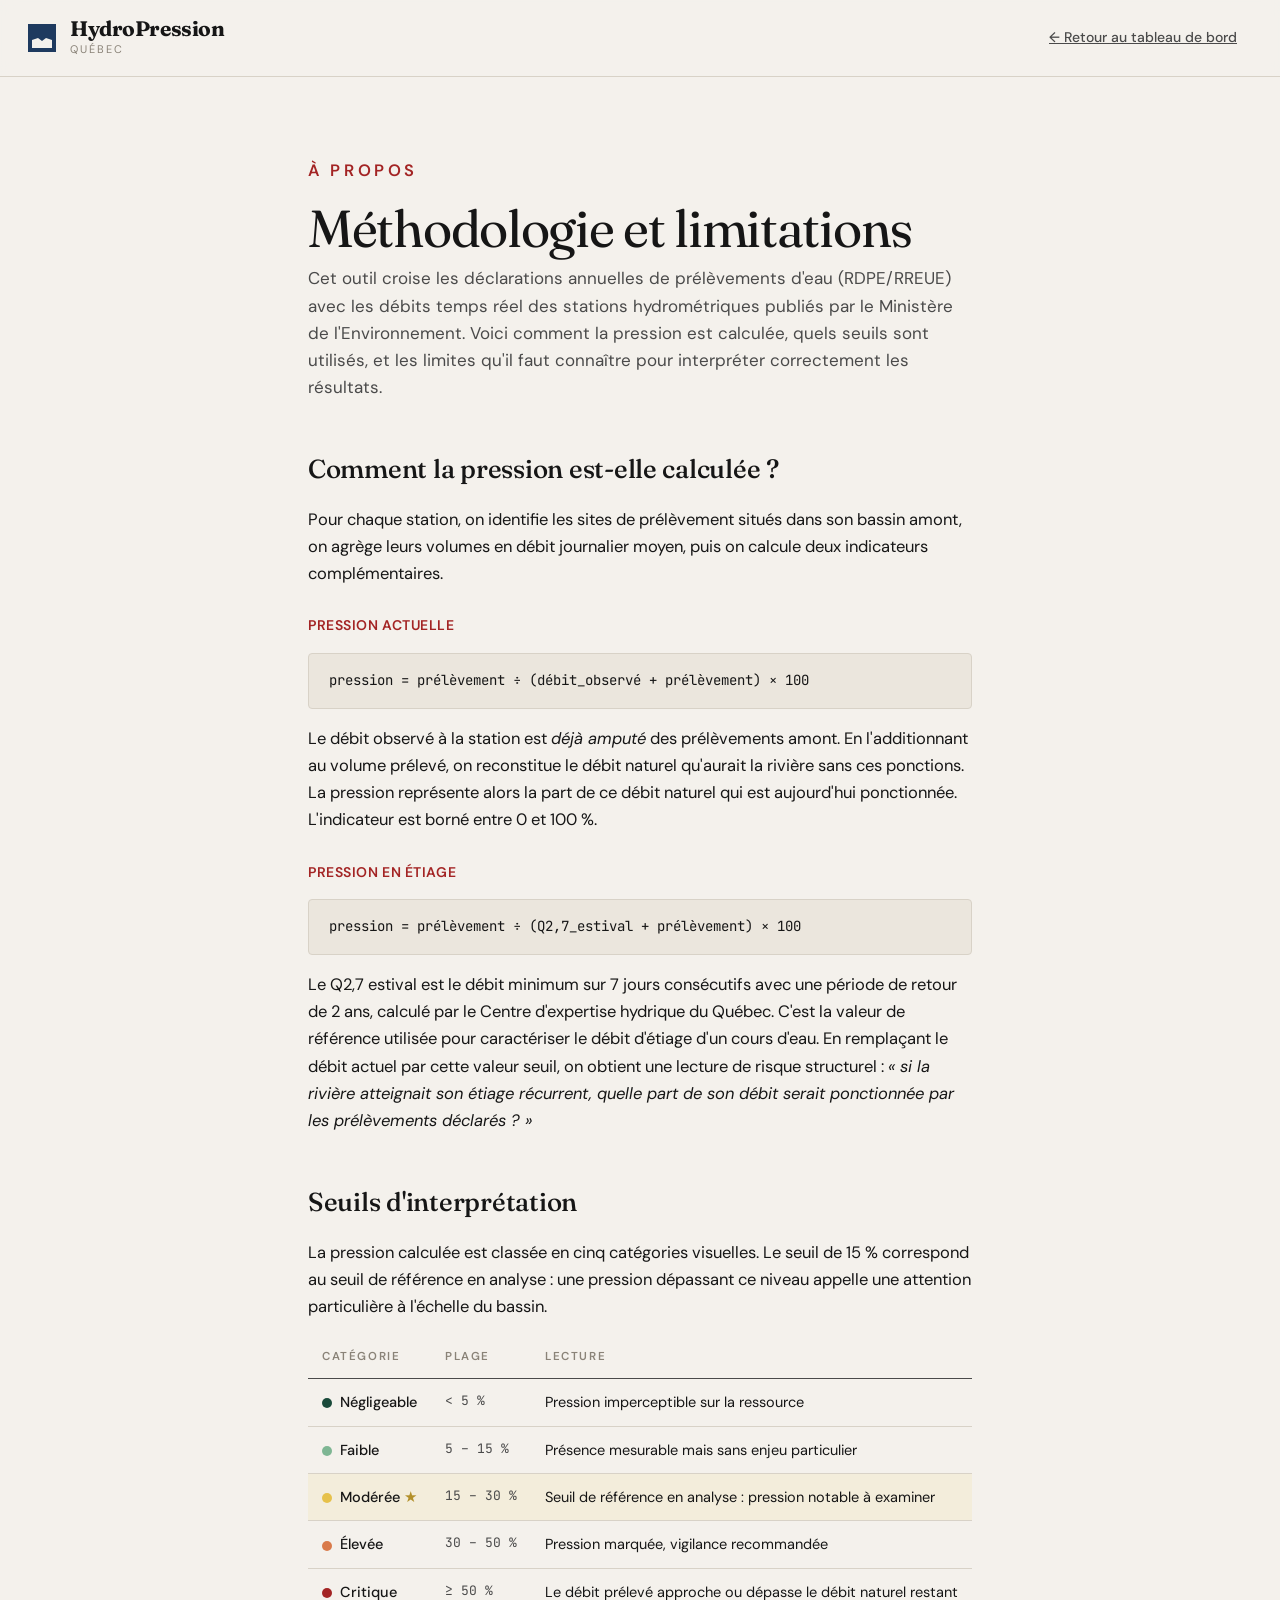
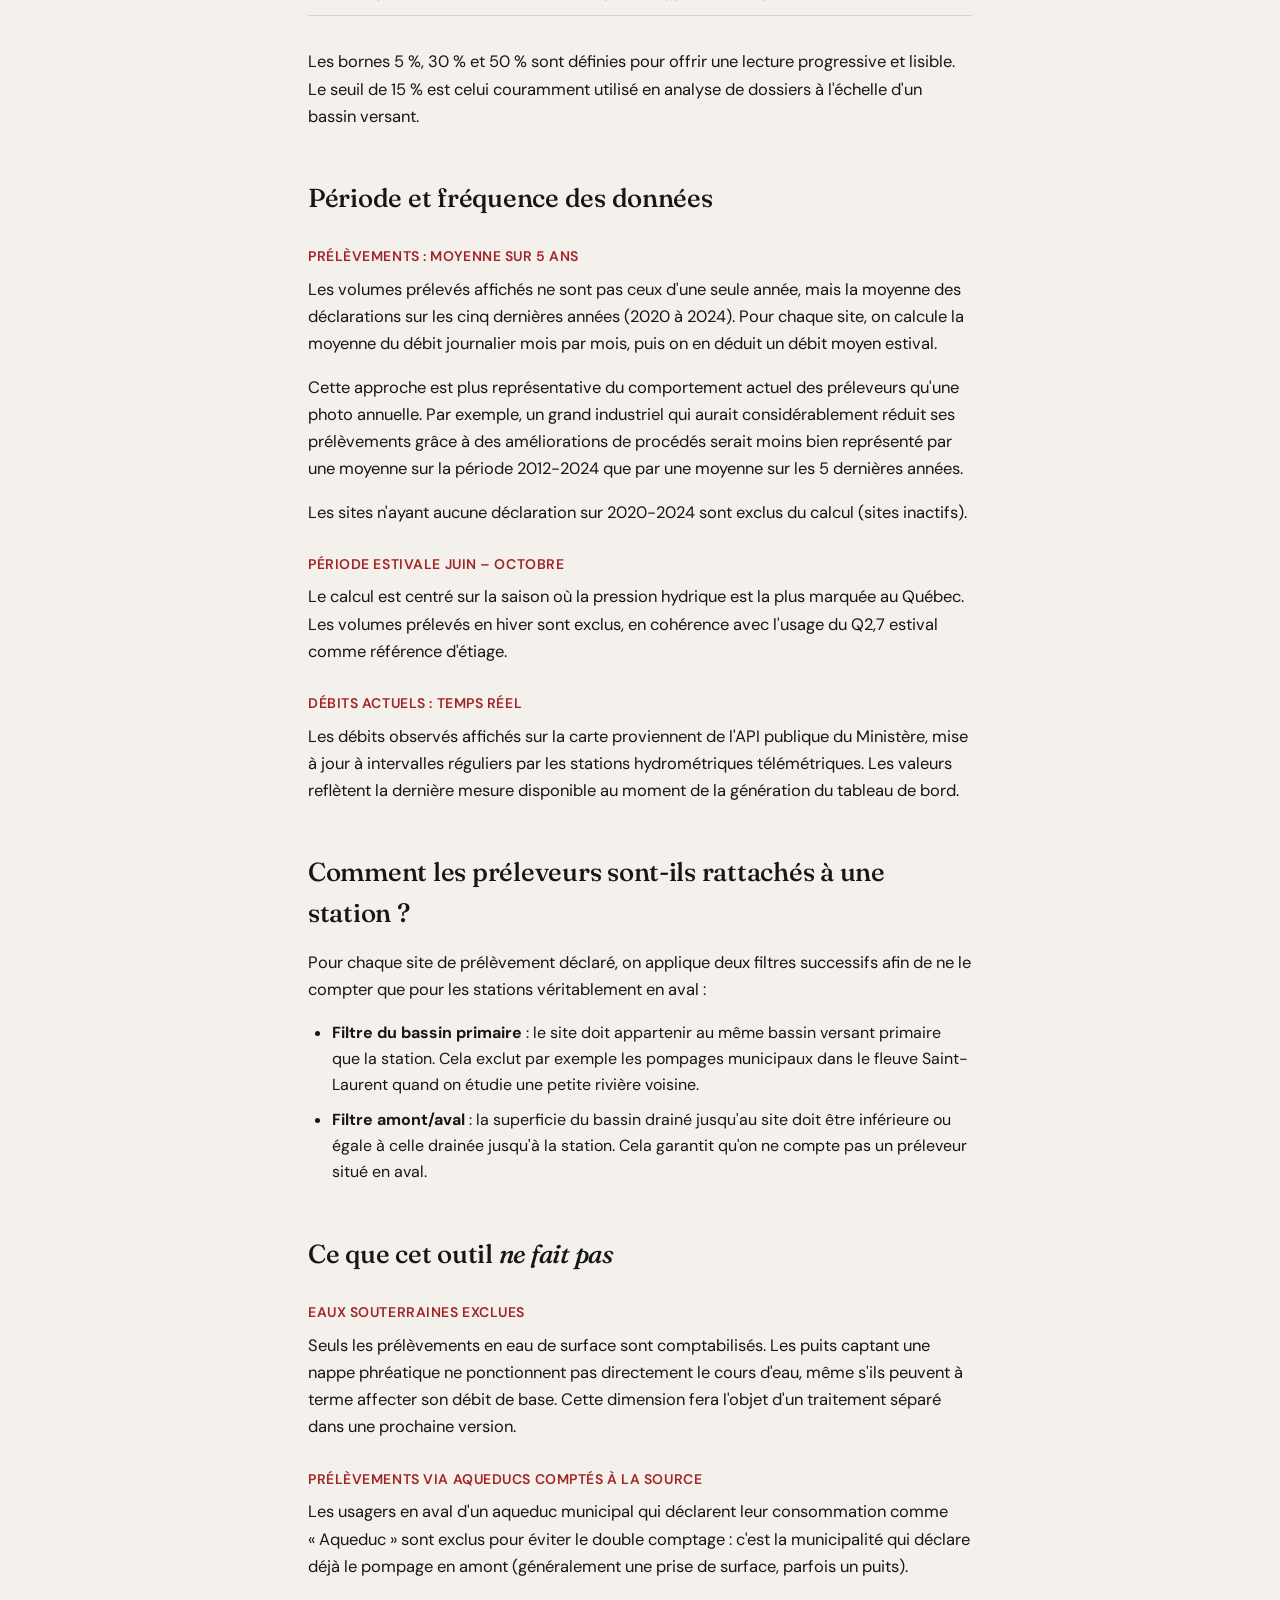
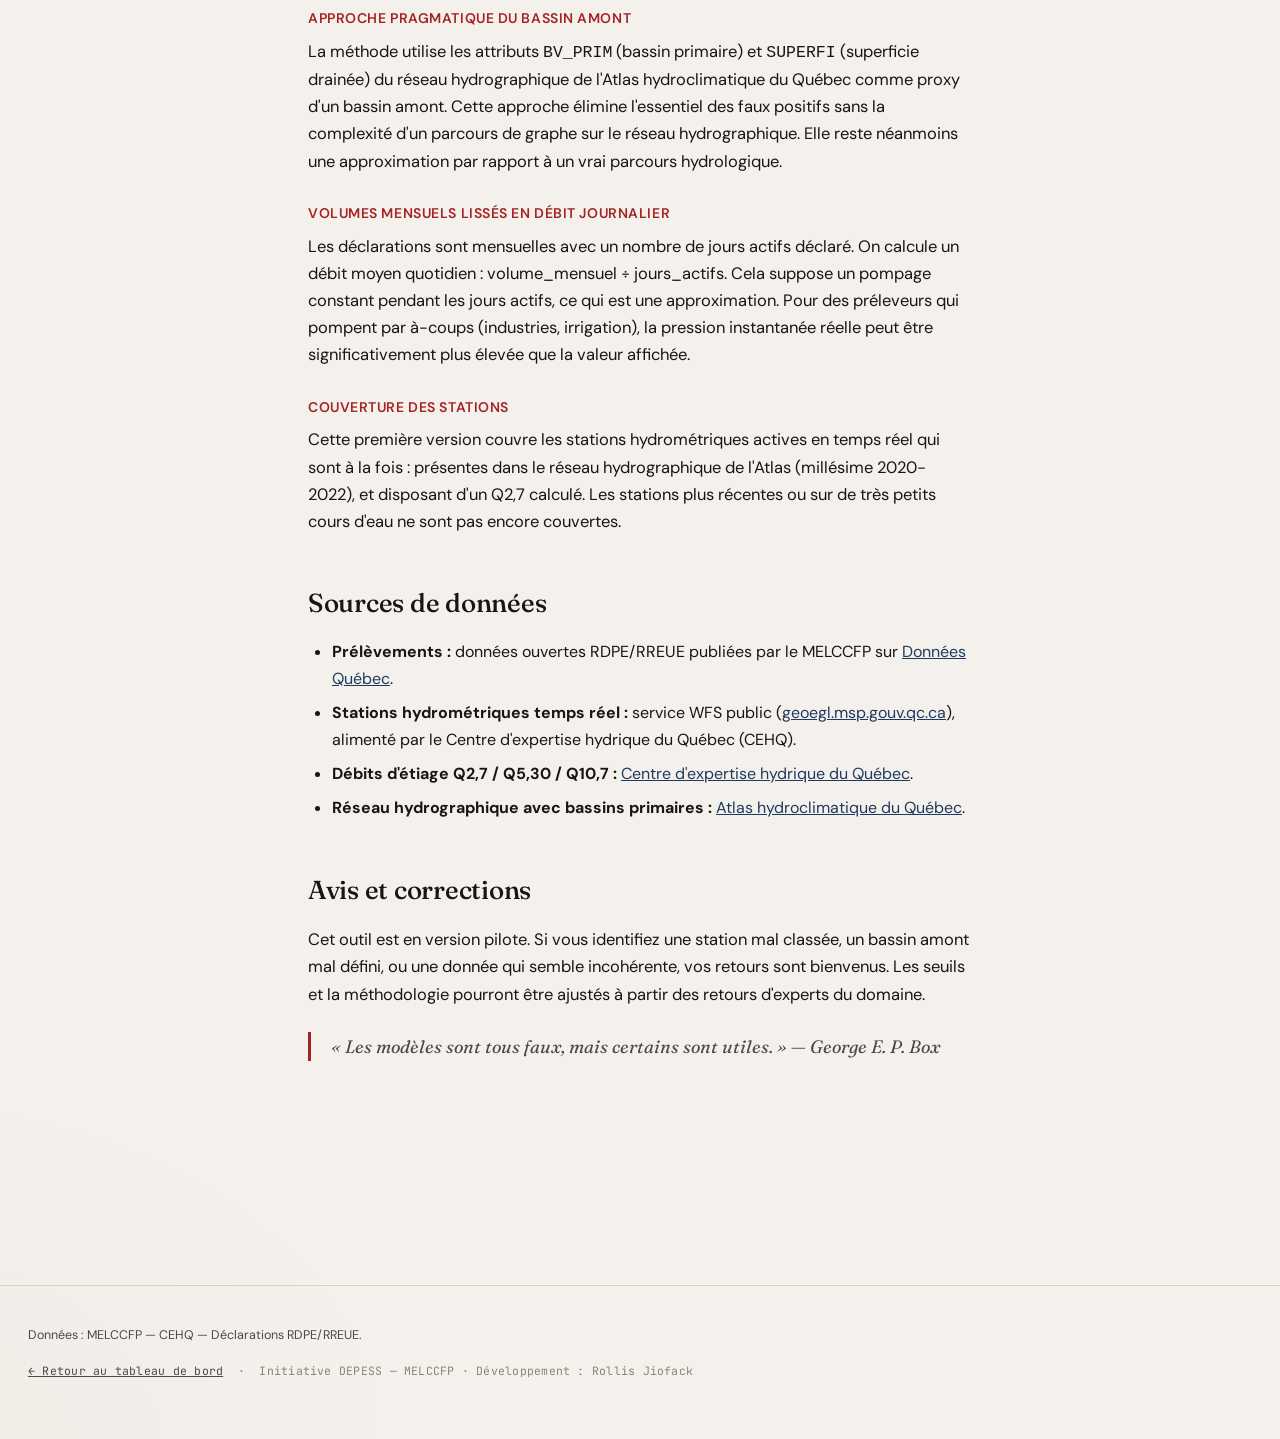
==== web/apropos.html @ 5e474ed7 "Mise a jour complete du site" ====
<!doctype html>
<html lang="fr">
<head>
  <meta charset="utf-8">
  <meta name="viewport" content="width=device-width, initial-scale=1">
  <title>À propos — HydroPression Québec</title>
  <link rel="icon" type="image/svg+xml" href="favicon.svg">
  <link rel="preconnect" href="https://fonts.googleapis.com">
  <link rel="preconnect" href="https://fonts.gstatic.com" crossorigin>
  <link href="https://fonts.googleapis.com/css2?family=Fraunces:opsz,wght@9..144,300;9..144,400;9..144,500;9..144,700;9..144,900&family=DM+Sans:wght@300;400;500;600;700&family=JetBrains+Mono:wght@400;500&display=swap" rel="stylesheet">
  <link rel="stylesheet" href="styles.css">
  <style>
    .doc {
      max-width: 720px;
      margin: 0 auto;
      padding: 80px 28px 120px;
    }
    .doc h1 {
      font-family: var(--serif);
      font-size: clamp(36px, 5vw, 52px);
      font-weight: 400;
      line-height: 1.1;
      letter-spacing: -0.025em;
      margin-bottom: 8px;
    }
    .doc .lead {
      font-size: 17px;
      color: var(--ink-soft);
      margin-bottom: 48px;
      line-height: 1.6;
    }
    .doc h2 {
      font-family: var(--serif);
      font-size: 26px;
      font-weight: 500;
      letter-spacing: -0.01em;
      margin: 48px 0 16px;
    }
    .doc h3 {
      font-family: var(--sans);
      font-size: 14px;
      font-weight: 600;
      letter-spacing: 0.04em;
      text-transform: uppercase;
      color: var(--accent);
      margin: 28px 0 8px;
    }
    .doc p {
      font-size: 16.5px;
      line-height: 1.65;
      color: var(--ink);
      margin-bottom: 16px;
    }
    .doc ul {
      margin: 8px 0 24px 24px;
    }
    .doc li {
      font-size: 16px;
      line-height: 1.65;
      margin-bottom: 8px;
    }
    .doc .formula-box {
      font-family: var(--mono);
      background: var(--paper-deep);
      border: 1px solid var(--line);
      border-radius: var(--rad);
      padding: 16px 20px;
      font-size: 14px;
      margin: 16px 0;
    }
    .doc .quote {
      border-left: 3px solid var(--accent);
      padding-left: 20px;
      margin: 24px 0;
      font-family: var(--serif);
      font-style: italic;
      font-size: 18px;
      color: var(--ink-soft);
    }
    .doc a { color: var(--navy); }

    .seuils-table {
      width: 100%;
      border-collapse: collapse;
      margin: 16px 0 32px;
      font-size: 14.5px;
    }
    .seuils-table th, .seuils-table td {
      padding: 12px 14px;
      text-align: left;
      border-bottom: 1px solid var(--line);
      vertical-align: top;
    }
    .seuils-table th {
      font-size: 11.5px;
      letter-spacing: 0.14em;
      text-transform: uppercase;
      color: var(--ink-faint);
      font-weight: 600;
      border-bottom: 1.5px solid var(--ink-soft);
    }
    .seuils-table td.cat {
      font-weight: 500;
      white-space: nowrap;
    }
    .seuils-table td.range {
      font-family: var(--mono);
      font-size: 13px;
      white-space: nowrap;
      color: var(--ink-soft);
    }
    .seuils-table .dot {
      display: inline-block;
      width: 10px;
      height: 10px;
      border-radius: 50%;
      margin-right: 8px;
      vertical-align: middle;
    }
    .seuils-table tr.highlight td {
      background: rgba(230, 193, 74, 0.10);
    }
    .seuils-table tr.highlight td.cat::after {
      content: " ★";
      color: var(--warn-deep);
    }
  </style>
</head>
<body>

<header class="topbar">
  <div class="topbar-inner">
    <a href="index.html" class="brand" style="text-decoration:none;color:inherit;">
      <span class="brand-mark"></span>
      <div>
        <h1 class="brand-name">HydroPression</h1>
        <p class="brand-sub">Québec</p>
      </div>
    </a>
    <nav class="nav">
      <a class="nav-btn" href="index.html">← Retour au tableau de bord</a>
    </nav>
  </div>
</header>

<main class="doc">

  <p class="hero-eyebrow" style="color:var(--accent);font-weight:600;letter-spacing:0.22em;">À propos</p>
  <h1>Méthodologie et limitations</h1>
  <p class="lead">
    Cet outil croise les déclarations annuelles de prélèvements d'eau (RDPE/RREUE) avec les
    débits temps réel des stations hydrométriques publiés par le Ministère de l'Environnement.
    Voici comment la pression est calculée, quels seuils sont utilisés, et les limites
    qu'il faut connaître pour interpréter correctement les résultats.
  </p>

  <h2 id="formule">Comment la pression est-elle calculée&nbsp;?</h2>
  <p>
    Pour chaque station, on identifie les sites de prélèvement situés dans son bassin amont,
    on agrège leurs volumes en débit journalier moyen, puis on calcule deux indicateurs
    complémentaires.
  </p>

  <h3>Pression actuelle</h3>
  <div class="formula-box">
    pression&nbsp;=&nbsp;prélèvement&nbsp;÷&nbsp;(débit_observé&nbsp;+&nbsp;prélèvement)&nbsp;×&nbsp;100
  </div>
  <p>
    Le débit observé à la station est <em>déjà amputé</em> des prélèvements amont. En l'additionnant
    au volume prélevé, on reconstitue le débit naturel qu'aurait la rivière sans ces ponctions.
    La pression représente alors la part de ce débit naturel qui est aujourd'hui ponctionnée.
    L'indicateur est borné entre 0 et 100 %.
  </p>

  <h3>Pression en étiage</h3>
  <div class="formula-box">
    pression&nbsp;=&nbsp;prélèvement&nbsp;÷&nbsp;(Q2,7_estival&nbsp;+&nbsp;prélèvement)&nbsp;×&nbsp;100
  </div>
  <p>
    Le Q2,7 estival est le débit minimum sur 7 jours consécutifs avec une période de retour
    de 2 ans, calculé par le Centre d'expertise hydrique du Québec. C'est la valeur de
    référence utilisée pour caractériser le débit d'étiage d'un cours d'eau. En remplaçant le
    débit actuel par cette valeur seuil, on obtient une lecture de risque structurel&nbsp;:
    <em>« si la rivière atteignait son étiage récurrent, quelle part de son débit serait
    ponctionnée par les prélèvements déclarés&nbsp;? »</em>
  </p>

  <h2 id="seuils">Seuils d'interprétation</h2>
  <p>
    La pression calculée est classée en cinq catégories visuelles. Le seuil de 15 %
    correspond au seuil de référence en analyse&nbsp;: une pression dépassant ce niveau
    appelle une attention particulière à l'échelle du bassin.
  </p>

  <table class="seuils-table">
    <thead>
      <tr>
        <th>Catégorie</th>
        <th>Plage</th>
        <th>Lecture</th>
      </tr>
    </thead>
    <tbody>
      <tr>
        <td class="cat"><span class="dot" style="background:#1a4a3a;"></span>Négligeable</td>
        <td class="range">&lt; 5 %</td>
        <td>Pression imperceptible sur la ressource</td>
      </tr>
      <tr>
        <td class="cat"><span class="dot" style="background:#7eb693;"></span>Faible</td>
        <td class="range">5 – 15 %</td>
        <td>Présence mesurable mais sans enjeu particulier</td>
      </tr>
      <tr class="highlight">
        <td class="cat"><span class="dot" style="background:#e6c14a;"></span>Modérée</td>
        <td class="range">15 – 30 %</td>
        <td>Seuil de référence en analyse&nbsp;: pression notable à examiner</td>
      </tr>
      <tr>
        <td class="cat"><span class="dot" style="background:#d97a4a;"></span>Élevée</td>
        <td class="range">30 – 50 %</td>
        <td>Pression marquée, vigilance recommandée</td>
      </tr>
      <tr>
        <td class="cat"><span class="dot" style="background:#a32424;"></span>Critique</td>
        <td class="range">≥ 50 %</td>
        <td>Le débit prélevé approche ou dépasse le débit naturel restant</td>
      </tr>
    </tbody>
  </table>

  <p>
    Les bornes 5 %, 30 % et 50 % sont définies pour offrir une lecture progressive et lisible.
    Le seuil de 15 % est celui couramment utilisé en analyse de dossiers à l'échelle d'un bassin
    versant.
  </p>

  <h2 id="periode">Période et fréquence des données</h2>

  <h3>Prélèvements&nbsp;: moyenne sur 5 ans</h3>
  <p>
    Les volumes prélevés affichés ne sont pas ceux d'une seule année, mais la moyenne des
    déclarations sur les cinq dernières années (2020 à 2024). Pour chaque site, on calcule
    la moyenne du débit journalier mois par mois, puis on en déduit un débit moyen estival.
  </p>
  <p>
    Cette approche est plus représentative du comportement actuel des préleveurs qu'une
    photo annuelle. Par exemple, un grand industriel qui aurait considérablement réduit
    ses prélèvements grâce à des améliorations de procédés serait moins bien représenté
    par une moyenne sur la période 2012-2024 que par une moyenne sur les 5 dernières
    années.
  </p>
  <p>
    Les sites n'ayant aucune déclaration sur 2020-2024 sont exclus du calcul (sites
    inactifs).
  </p>

  <h3>Période estivale juin – octobre</h3>
  <p>
    Le calcul est centré sur la saison où la pression hydrique est la plus marquée
    au Québec. Les volumes prélevés en hiver sont exclus, en cohérence avec l'usage du
    Q2,7 estival comme référence d'étiage.
  </p>

  <h3>Débits actuels&nbsp;: temps réel</h3>
  <p>
    Les débits observés affichés sur la carte proviennent de l'API publique du
    Ministère, mise à jour à intervalles réguliers par les stations hydrométriques
    télémétriques. Les valeurs reflètent la dernière mesure disponible au moment de
    la génération du tableau de bord.
  </p>

  <h2 id="methode">Comment les préleveurs sont-ils rattachés à une station&nbsp;?</h2>
  <p>
    Pour chaque site de prélèvement déclaré, on applique deux filtres successifs afin
    de ne le compter que pour les stations véritablement en aval&nbsp;:
  </p>
  <ul>
    <li>
      <strong>Filtre du bassin primaire</strong>&nbsp;: le site doit appartenir au même
      bassin versant primaire que la station. Cela exclut par exemple les pompages
      municipaux dans le fleuve Saint-Laurent quand on étudie une petite rivière voisine.
    </li>
    <li>
      <strong>Filtre amont/aval</strong>&nbsp;: la superficie du bassin drainé jusqu'au
      site doit être inférieure ou égale à celle drainée jusqu'à la station. Cela garantit
      qu'on ne compte pas un préleveur situé en aval.
    </li>
  </ul>

  <h2 id="limitations">Ce que cet outil <em>ne fait pas</em></h2>

  <h3>Eaux souterraines exclues</h3>
  <p>
    Seuls les prélèvements en eau de surface sont comptabilisés. Les puits captant
    une nappe phréatique ne ponctionnent pas directement le cours d'eau, même s'ils
    peuvent à terme affecter son débit de base. Cette dimension fera l'objet d'un
    traitement séparé dans une prochaine version.
  </p>

  <h3>Prélèvements via aqueducs comptés à la source</h3>
  <p>
    Les usagers en aval d'un aqueduc municipal qui déclarent leur consommation comme
    «&nbsp;Aqueduc&nbsp;» sont exclus pour éviter le double comptage&nbsp;: c'est la
    municipalité qui déclare déjà le pompage en amont (généralement une prise de
    surface, parfois un puits).
  </p>

  <h3>Approche pragmatique du bassin amont</h3>
  <p>
    La méthode utilise les attributs <code>BV_PRIM</code> (bassin primaire) et
    <code>SUPERFI</code> (superficie drainée) du réseau hydrographique de l'Atlas
    hydroclimatique du Québec comme proxy d'un bassin amont. Cette approche élimine
    l'essentiel des faux positifs sans la complexité d'un parcours de graphe sur le
    réseau hydrographique. Elle reste néanmoins une approximation par rapport à un
    vrai parcours hydrologique.
  </p>

  <h3>Volumes mensuels lissés en débit journalier</h3>
  <p>
    Les déclarations sont mensuelles avec un nombre de jours actifs déclaré.
    On calcule un débit moyen quotidien&nbsp;: volume_mensuel&nbsp;÷&nbsp;jours_actifs.
    Cela suppose un pompage constant pendant les jours actifs, ce qui est une
    approximation. Pour des préleveurs qui pompent par à-coups (industries, irrigation),
    la pression instantanée réelle peut être significativement plus élevée que la
    valeur affichée.
  </p>

  <h3>Couverture des stations</h3>
  <p>
    Cette première version couvre les stations hydrométriques actives en temps réel
    qui sont à la fois&nbsp;: présentes dans le réseau hydrographique de l'Atlas
    (millésime 2020-2022), et disposant d'un Q2,7 calculé. Les stations plus récentes
    ou sur de très petits cours d'eau ne sont pas encore couvertes.
  </p>

  <h2 id="sources">Sources de données</h2>
  <ul>
    <li>
      <strong>Prélèvements&nbsp;:</strong> données ouvertes RDPE/RREUE publiées par le
      MELCCFP sur <a href="https://www.donneesquebec.ca/" target="_blank" rel="noopener">Données Québec</a>.
    </li>
    <li>
      <strong>Stations hydrométriques temps réel&nbsp;:</strong> service WFS public
      (<a href="https://geoegl.msp.gouv.qc.ca" target="_blank" rel="noopener">geoegl.msp.gouv.qc.ca</a>),
      alimenté par le Centre d'expertise hydrique du Québec (CEHQ).
    </li>
    <li>
      <strong>Débits d'étiage Q2,7 / Q5,30 / Q10,7&nbsp;:</strong>
      <a href="https://www.cehq.gouv.qc.ca/debit-etiage/" target="_blank" rel="noopener">Centre
      d'expertise hydrique du Québec</a>.
    </li>
    <li>
      <strong>Réseau hydrographique avec bassins primaires&nbsp;:</strong>
      <a href="https://www.cehq.gouv.qc.ca/atlas-hydroclimatique/" target="_blank" rel="noopener">Atlas
      hydroclimatique du Québec</a>.
    </li>
  </ul>

  <h2 id="contact">Avis et corrections</h2>
  <p>
    Cet outil est en version pilote. Si vous identifiez une station mal classée, un
    bassin amont mal défini, ou une donnée qui semble incohérente, vos retours sont
    bienvenus. Les seuils et la méthodologie pourront être ajustés à partir des
    retours d'experts du domaine.
  </p>

  <p class="quote">
    «&nbsp;Les modèles sont tous faux, mais certains sont utiles.&nbsp;» —&nbsp;George E. P. Box
  </p>

</main>

<footer class="foot">
  <div class="foot-inner">
    <p class="foot-line">
      Données&nbsp;: MELCCFP — CEHQ — Déclarations RDPE/RREUE.
    </p>
    <p class="foot-meta">
      <a href="index.html">← Retour au tableau de bord</a>
      &nbsp;·&nbsp;
      Initiative DEPESS — MELCCFP · Développement&nbsp;: Rollis&nbsp;Jiofack
    </p>
  </div>
</footer>

</body>
</html>
---- web/styles.css ----
/* ===========================================================
   HydroPression Québec — feuille de styles
   Direction : éditorial sobre, scientifique, fond papier crème
   =========================================================== */

:root {
  --paper: #f4f1ec;
  --paper-deep: #ebe6dd;
  --ink: #161616;
  --ink-soft: #4a4a4a;
  --ink-faint: #8a8378;
  --line: #d8d2c7;
  --line-soft: #e7e2d8;

  --accent: #a32424;        /* rouge profond — états critiques */
  --accent-soft: #c14545;
  --navy: #1e3a5f;          /* bleu nuit — éléments structurants */
  --navy-soft: #2e5288;

  --green-deep: #1a4a3a;
  --green-mid: #7eb693;
  --warn: #e6c14a;
  --warn-deep: #b3902a;
  --orange: #d97a4a;

  --serif: "Fraunces", "Georgia", serif;
  --sans: "DM Sans", -apple-system, sans-serif;
  --mono: "JetBrains Mono", ui-monospace, monospace;

  --max: 1280px;
  --rad: 4px;
  --rad-lg: 12px;
}

* { box-sizing: border-box; margin: 0; padding: 0; }

html { -webkit-text-size-adjust: 100%; }

body {
  font-family: var(--sans);
  font-size: 16px;
  line-height: 1.55;
  color: var(--ink);
  background: var(--paper);
  background-image:
    radial-gradient(1200px 800px at 100% -10%, rgba(30,58,95,0.04), transparent 60%),
    radial-gradient(900px 600px at -10% 100%, rgba(163,36,36,0.03), transparent 60%);
  min-height: 100vh;
}

/* === TOPBAR =============================================== */
.topbar {
  border-bottom: 1px solid var(--line);
  background: var(--paper);
  position: sticky;
  top: 0;
  z-index: 1000;
  backdrop-filter: blur(8px);
  background: rgba(244, 241, 236, 0.92);
}

.topbar-inner {
  max-width: var(--max);
  margin: 0 auto;
  padding: 18px 28px;
  display: flex;
  align-items: center;
  justify-content: space-between;
  gap: 24px;
}

.brand {
  display: flex;
  align-items: center;
  gap: 14px;
}

.brand-mark {
  width: 28px;
  height: 28px;
  background: var(--navy);
  position: relative;
  flex-shrink: 0;
}
.brand-mark::after {
  content: "";
  position: absolute;
  inset: 4px;
  background: var(--paper);
  clip-path: polygon(0 60%, 30% 50%, 50% 65%, 70% 50%, 100% 60%, 100% 100%, 0 100%);
}

.brand-name {
  font-family: var(--serif);
  font-weight: 700;
  font-size: 21px;
  letter-spacing: -0.02em;
  line-height: 1;
}
.brand-sub {
  font-family: var(--sans);
  font-size: 11px;
  letter-spacing: 0.18em;
  text-transform: uppercase;
  color: var(--ink-faint);
  margin-top: 2px;
}

.nav { display: flex; gap: 4px; align-items: center; }
.nav-btn {
  font-family: var(--sans);
  font-size: 14px;
  font-weight: 500;
  color: var(--ink-soft);
  background: transparent;
  border: 1px solid transparent;
  padding: 8px 14px;
  cursor: pointer;
  border-radius: var(--rad);
  transition: all .18s ease;
}
.nav-btn:hover { background: var(--paper-deep); color: var(--ink); }
.nav-btn--active {
  background: var(--ink);
  color: var(--paper);
  border-color: var(--ink);
}
.nav-btn--active:hover { background: var(--ink); color: var(--paper); }
.nav-btn--ghost { color: var(--ink-faint); }

/* === HERO =================================================*/
.hero {
  max-width: var(--max);
  margin: 0 auto;
  padding: 80px 28px 56px;
  display: grid;
  grid-template-columns: minmax(0, 2fr) minmax(0, 1fr);
  gap: 80px;
  align-items: start;
}

.hero-eyebrow {
  font-size: 12px;
  letter-spacing: 0.22em;
  text-transform: uppercase;
  color: var(--accent);
  margin-bottom: 24px;
  font-weight: 600;
}

.hero-title {
  font-family: var(--serif);
  font-size: clamp(36px, 5.5vw, 60px);
  font-weight: 400;
  line-height: 1.05;
  letter-spacing: -0.025em;
  color: var(--ink);
  margin-bottom: 28px;
}
.hero-title em {
  font-style: italic;
  font-weight: 300;
  color: var(--accent);
}

.hero-lede {
  font-size: 17px;
  line-height: 1.6;
  color: var(--ink-soft);
  max-width: 56ch;
}

.kpi-stack {
  display: grid;
  gap: 12px;
  padding: 4px 0;
}

.kpi {
  background: var(--paper);
  border: 1px solid var(--line);
  border-radius: var(--rad);
  padding: 18px 22px;
  display: grid;
  gap: 4px;
  position: relative;
  overflow: hidden;
}
.kpi::before {
  content: "";
  position: absolute;
  left: 0; top: 0; bottom: 0;
  width: 3px;
  background: var(--ink-faint);
}
.kpi--alert::before { background: var(--accent); }
.kpi--warn::before { background: var(--orange); }

.kpi-label {
  font-size: 11px;
  letter-spacing: 0.18em;
  text-transform: uppercase;
  color: var(--ink-faint);
  font-weight: 600;
}
.kpi-value {
  font-family: var(--serif);
  font-size: 42px;
  font-weight: 500;
  line-height: 1;
  color: var(--ink);
}
.kpi--alert .kpi-value { color: var(--accent); }
.kpi--warn .kpi-value { color: var(--orange); }
.kpi-foot {
  font-size: 12px;
  color: var(--ink-faint);
  margin-top: 4px;
}
.kpi-meta {
  font-family: var(--mono);
  font-size: 11px;
  color: var(--ink-faint);
  margin-top: 8px;
  letter-spacing: 0.02em;
}

/* === DASHBOARD ============================================ */
.dashboard {
  max-width: var(--max);
  margin: 0 auto;
  padding: 0 28px 80px;
  display: grid;
  grid-template-columns: minmax(0, 1fr) 360px;
  gap: 24px;
  align-items: start;
}

.map-card, .top-card {
  background: var(--paper);
  border: 1px solid var(--line);
  border-radius: var(--rad-lg);
  overflow: hidden;
}

.map-head {
  padding: 22px 26px 18px;
  border-bottom: 1px solid var(--line-soft);
  display: flex;
  align-items: flex-start;
  justify-content: space-between;
  gap: 16px;
  flex-wrap: wrap;
}

.map-title {
  font-family: var(--serif);
  font-size: 22px;
  font-weight: 500;
  letter-spacing: -0.01em;
  margin-bottom: 2px;
}
.map-sub {
  font-size: 13px;
  color: var(--ink-faint);
}

.legend {
  display: flex;
  gap: 14px;
  flex-wrap: wrap;
  font-size: 11px;
  color: var(--ink-soft);
}
.legend-item {
  display: inline-flex;
  align-items: center;
  gap: 6px;
}
.legend-item i {
  width: 12px;
  height: 12px;
  border-radius: 50%;
  display: inline-block;
}

#map { height: 560px; width: 100%; background: var(--paper-deep); }

/* Pastilles personnalisées sur la carte */
.station-marker {
  border-radius: 50%;
  border: 2px solid var(--paper);
  box-shadow: 0 2px 8px rgba(0,0,0,0.15);
  cursor: pointer;
  transition: transform .15s ease;
}
.station-marker:hover { transform: scale(1.3); }

/* Popup Leaflet */
.leaflet-popup-content-wrapper {
  border-radius: var(--rad);
  background: var(--paper);
  border: 1px solid var(--line);
}
.leaflet-popup-content {
  margin: 14px 18px;
  font-family: var(--sans);
  font-size: 13px;
  line-height: 1.5;
  color: var(--ink);
}
.popup-name {
  font-family: var(--serif);
  font-size: 16px;
  font-weight: 500;
  margin-bottom: 4px;
}
.popup-sub { color: var(--ink-faint); margin-bottom: 8px; font-size: 12px; }
.popup-stat { display: flex; justify-content: space-between; gap: 12px; }
.popup-stat span:first-child { color: var(--ink-soft); }
.popup-stat span:last-child { font-weight: 600; font-variant-numeric: tabular-nums; }
.popup-cta {
  display: inline-block;
  margin-top: 8px;
  font-size: 12px;
  color: var(--navy);
  text-decoration: underline;
  cursor: pointer;
}

/* === TOP CARD ============================================= */
.top-card { padding: 22px 26px 26px; }
.top-title {
  font-family: var(--serif);
  font-size: 22px;
  font-weight: 500;
  letter-spacing: -0.01em;
  margin-bottom: 2px;
}
.top-sub { font-size: 13px; color: var(--ink-faint); margin-bottom: 18px; }

.top-list { list-style: none; display: grid; gap: 8px; }
.top-item {
  display: grid;
  grid-template-columns: 26px 1fr auto;
  align-items: center;
  gap: 10px;
  padding: 10px 12px;
  border: 1px solid transparent;
  border-radius: var(--rad);
  cursor: pointer;
  transition: all .12s ease;
}
.top-item:hover {
  background: var(--paper-deep);
  border-color: var(--line);
}
.top-rank {
  font-family: var(--mono);
  font-size: 11px;
  color: var(--ink-faint);
  font-weight: 500;
}
.top-name {
  font-size: 13.5px;
  font-weight: 500;
  color: var(--ink);
  overflow: hidden;
  text-overflow: ellipsis;
  white-space: nowrap;
}
.top-name-sub {
  font-size: 11.5px;
  color: var(--ink-faint);
  font-weight: 400;
}
.top-pct {
  font-family: var(--mono);
  font-size: 14px;
  font-weight: 600;
  font-variant-numeric: tabular-nums;
}
.top-pct--critique { color: var(--accent); }
.top-pct--eleve    { color: var(--orange); }
.top-pct--modere   { color: var(--warn-deep); }
.top-pct--faible   { color: var(--green-mid); }
.top-pct--negligeable { color: var(--green-deep); }
.top-empty { color: var(--ink-faint); font-size: 13px; padding: 12px 0; }

/* === DETAIL =============================================== */
.detail {
  position: fixed;
  top: 0; right: 0; bottom: 0;
  width: min(720px, 100%);
  background: var(--paper);
  border-left: 1px solid var(--line);
  box-shadow: -20px 0 40px rgba(0,0,0,0.08);
  z-index: 2000;
  overflow-y: auto;
  animation: slideIn .25s ease;
}
@keyframes slideIn { from { transform: translateX(100%); } to { transform: translateX(0); } }

.detail-inner { padding: 32px 40px 56px; }

.detail-close {
  position: absolute;
  top: 16px;
  right: 24px;
  width: 36px;
  height: 36px;
  border: 1px solid var(--line);
  background: var(--paper);
  border-radius: 50%;
  font-size: 22px;
  cursor: pointer;
  display: grid;
  place-items: center;
  color: var(--ink-soft);
  transition: all .15s ease;
}
.detail-close:hover { background: var(--ink); color: var(--paper); border-color: var(--ink); }

.detail-head { margin-bottom: 32px; }
.detail-eyebrow {
  font-size: 11px;
  letter-spacing: 0.2em;
  text-transform: uppercase;
  color: var(--ink-faint);
  margin-bottom: 8px;
  font-weight: 600;
}
.detail-title {
  font-family: var(--serif);
  font-size: 36px;
  font-weight: 500;
  line-height: 1.1;
  letter-spacing: -0.02em;
  margin-bottom: 6px;
}
.detail-sub { font-size: 14px; color: var(--ink-soft); }

.detail-grid {
  display: grid;
  grid-template-columns: 1fr 1fr;
  gap: 12px;
  margin-bottom: 24px;
}
.metric {
  background: var(--paper-deep);
  border: 1px solid var(--line-soft);
  border-radius: var(--rad);
  padding: 16px 18px;
}
.metric--big { grid-column: span 1; padding: 22px 24px; }
.metric--accent { background: rgba(163, 36, 36, 0.06); border-color: rgba(163, 36, 36, 0.18); }

.metric-label {
  font-size: 11px;
  letter-spacing: 0.16em;
  text-transform: uppercase;
  color: var(--ink-faint);
  font-weight: 600;
  margin-bottom: 8px;
}
.metric-value {
  font-family: var(--serif);
  font-size: 44px;
  font-weight: 500;
  line-height: 1;
  font-variant-numeric: tabular-nums;
  letter-spacing: -0.02em;
}
.metric--accent .metric-value { color: var(--accent); }
.metric-value-sm {
  font-family: var(--serif);
  font-size: 26px;
  font-weight: 500;
  line-height: 1;
  font-variant-numeric: tabular-nums;
}
.metric-foot {
  font-size: 12px;
  color: var(--ink-faint);
  margin-top: 6px;
}

.detail-toggle { padding: 8px 0 24px; border-top: 1px solid var(--line-soft); }
.link-btn {
  background: transparent;
  border: 0;
  color: var(--navy);
  font-family: var(--sans);
  font-size: 13.5px;
  font-weight: 500;
  cursor: pointer;
  padding: 12px 0 0;
}
.link-btn:hover { text-decoration: underline; }

.detail-tech { padding-top: 8px; }
.tech-title {
  font-family: var(--serif);
  font-size: 18px;
  font-weight: 500;
  margin: 24px 0 12px;
  letter-spacing: -0.01em;
}
.tech-formula {
  background: var(--paper-deep);
  border: 1px solid var(--line-soft);
  border-radius: var(--rad);
  padding: 14px 18px;
  margin-bottom: 8px;
}
.formula-label {
  font-size: 11px;
  letter-spacing: 0.18em;
  text-transform: uppercase;
  color: var(--ink-faint);
  font-weight: 600;
  margin-bottom: 6px;
}
.formula {
  font-family: var(--mono);
  font-size: 14px;
  margin-bottom: 4px;
  font-variant-numeric: tabular-nums;
}
.formula-help {
  font-size: 12px;
  color: var(--ink-soft);
  font-style: italic;
}

.tech-intervenants {
  background: var(--paper-deep);
  border-radius: var(--rad);
  padding: 14px 18px;
  border: 1px solid var(--line-soft);
  overflow-x: auto;
}
.tech-empty { font-size: 13px; color: var(--ink-faint); }

.tech-table {
  width: 100%;
  border-collapse: collapse;
  font-size: 12.5px;
}
.tech-table th {
  text-align: left;
  font-weight: 600;
  font-size: 10.5px;
  letter-spacing: 0.1em;
  text-transform: uppercase;
  color: var(--ink-faint);
  padding: 8px 10px 8px 0;
  border-bottom: 1px solid var(--line);
  vertical-align: bottom;
}
.tech-table th.right { text-align: right; }
.tech-table .th-sub {
  display: block;
  font-size: 9.5px;
  font-weight: 400;
  letter-spacing: 0.04em;
  color: var(--ink-faint);
  text-transform: none;
  margin-top: 2px;
}
.tech-table td {
  padding: 8px 10px 8px 0;
  border-bottom: 1px solid var(--line-soft);
  color: var(--ink);
  vertical-align: top;
}
.tech-table td.right { text-align: right; }
.tech-table td.mono {
  font-family: var(--mono);
  font-variant-numeric: tabular-nums;
  font-size: 12px;
}
.tech-table td.small { font-size: 11px; }
.tech-table .rank-col {
  width: 22px;
  color: var(--ink-faint);
  font-size: 11px;
}
.tech-table .intervenant-cell {
  font-weight: 500;
  max-width: 180px;
  overflow: hidden;
  text-overflow: ellipsis;
  word-wrap: break-word;
}
.tech-table .aggregate-row {
  background: rgba(30, 58, 95, 0.04);
  font-style: italic;
}
.tech-table .aggregate-row td.intervenant-cell {
  color: var(--ink-soft);
  font-weight: 400;
}
.tech-table tr:last-child td { border-bottom: none; }

.tech-links { list-style: none; }
.tech-links li { margin: 6px 0; }
.tech-links a {
  font-size: 13.5px;
  color: var(--navy);
  text-decoration: none;
  border-bottom: 1px dotted var(--navy);
}
.tech-links a:hover { border-bottom-style: solid; }

/* === FOOTER =============================================== */
.foot {
  border-top: 1px solid var(--line);
  padding: 40px 28px 60px;
  margin-top: 80px;
}
.foot-inner {
  max-width: var(--max);
  margin: 0 auto;
}
.foot-line {
  font-size: 12.5px;
  color: var(--ink-soft);
  margin-bottom: 8px;
  max-width: 80ch;
}
.foot-meta {
  margin-top: 16px;
  font-family: var(--mono);
  font-size: 11.5px;
  color: var(--ink-faint);
  letter-spacing: 0.02em;
}
.foot-meta a {
  color: var(--ink-soft);
  text-decoration: underline;
}
.foot-meta a:hover { color: var(--ink); }

/* === RESPONSIVE =========================================== */
@media (max-width: 980px) {
  .hero {
    grid-template-columns: 1fr;
    gap: 40px;
    padding: 60px 22px 40px;
  }
  .dashboard {
    grid-template-columns: 1fr;
    padding: 0 22px 60px;
  }
  .topbar-inner { padding: 14px 22px; gap: 12px; flex-wrap: wrap; }
  .nav { gap: 2px; }
  .nav-btn { font-size: 13px; padding: 7px 10px; }
  .detail { width: 100%; }
  .detail-inner { padding: 24px 22px 56px; }
  .detail-grid { grid-template-columns: 1fr; }
  #map { height: 440px; }
}

@media (max-width: 540px) {
  .hero-title { font-size: 32px; }
  .kpi-value { font-size: 36px; }
  .metric-value { font-size: 36px; }
}


/* Correction : stabilise les points Leaflet au survol */
.leaflet-interactive.station-marker {
  cursor: pointer;
  pointer-events: auto;
  transition: none !important;
  transform: none !important;
}

.leaflet-interactive.station-marker:hover {
  transform: none !important;
  filter: none !important;
  stroke-width: 2 !important;
}
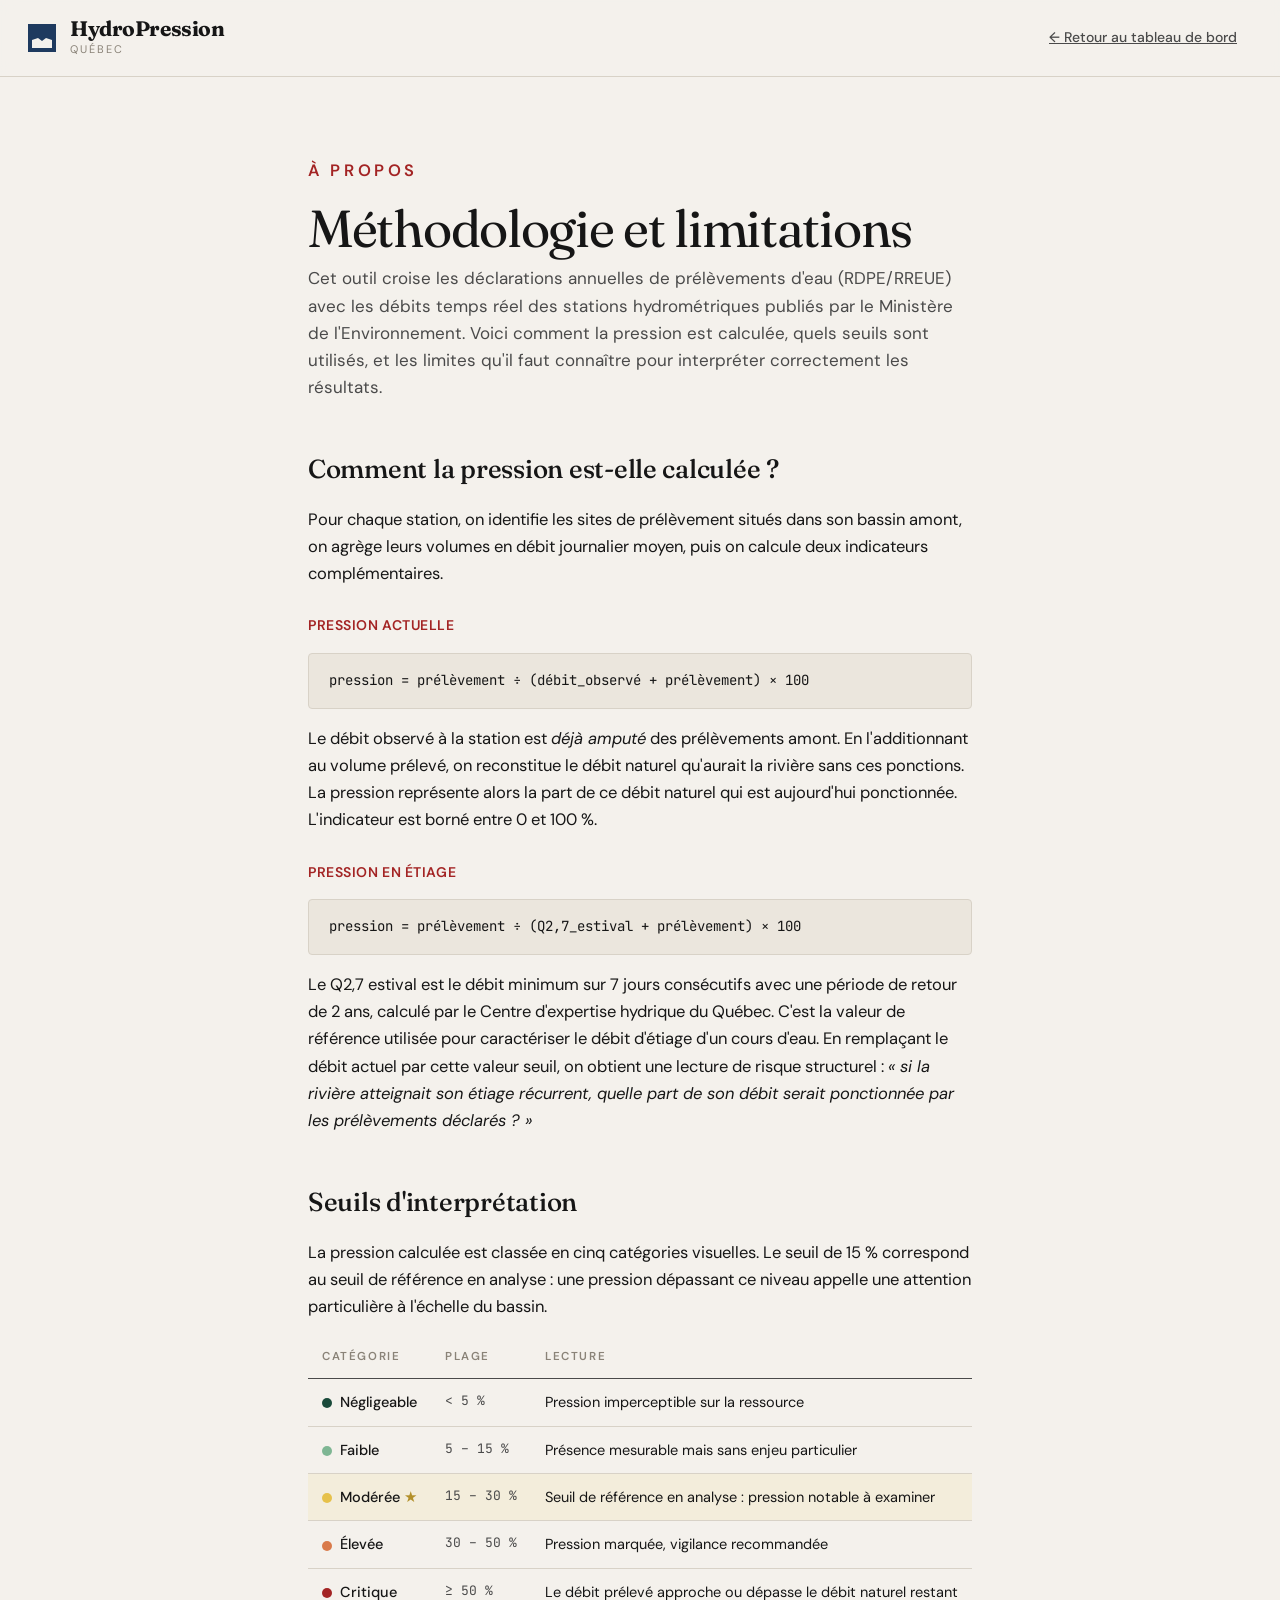
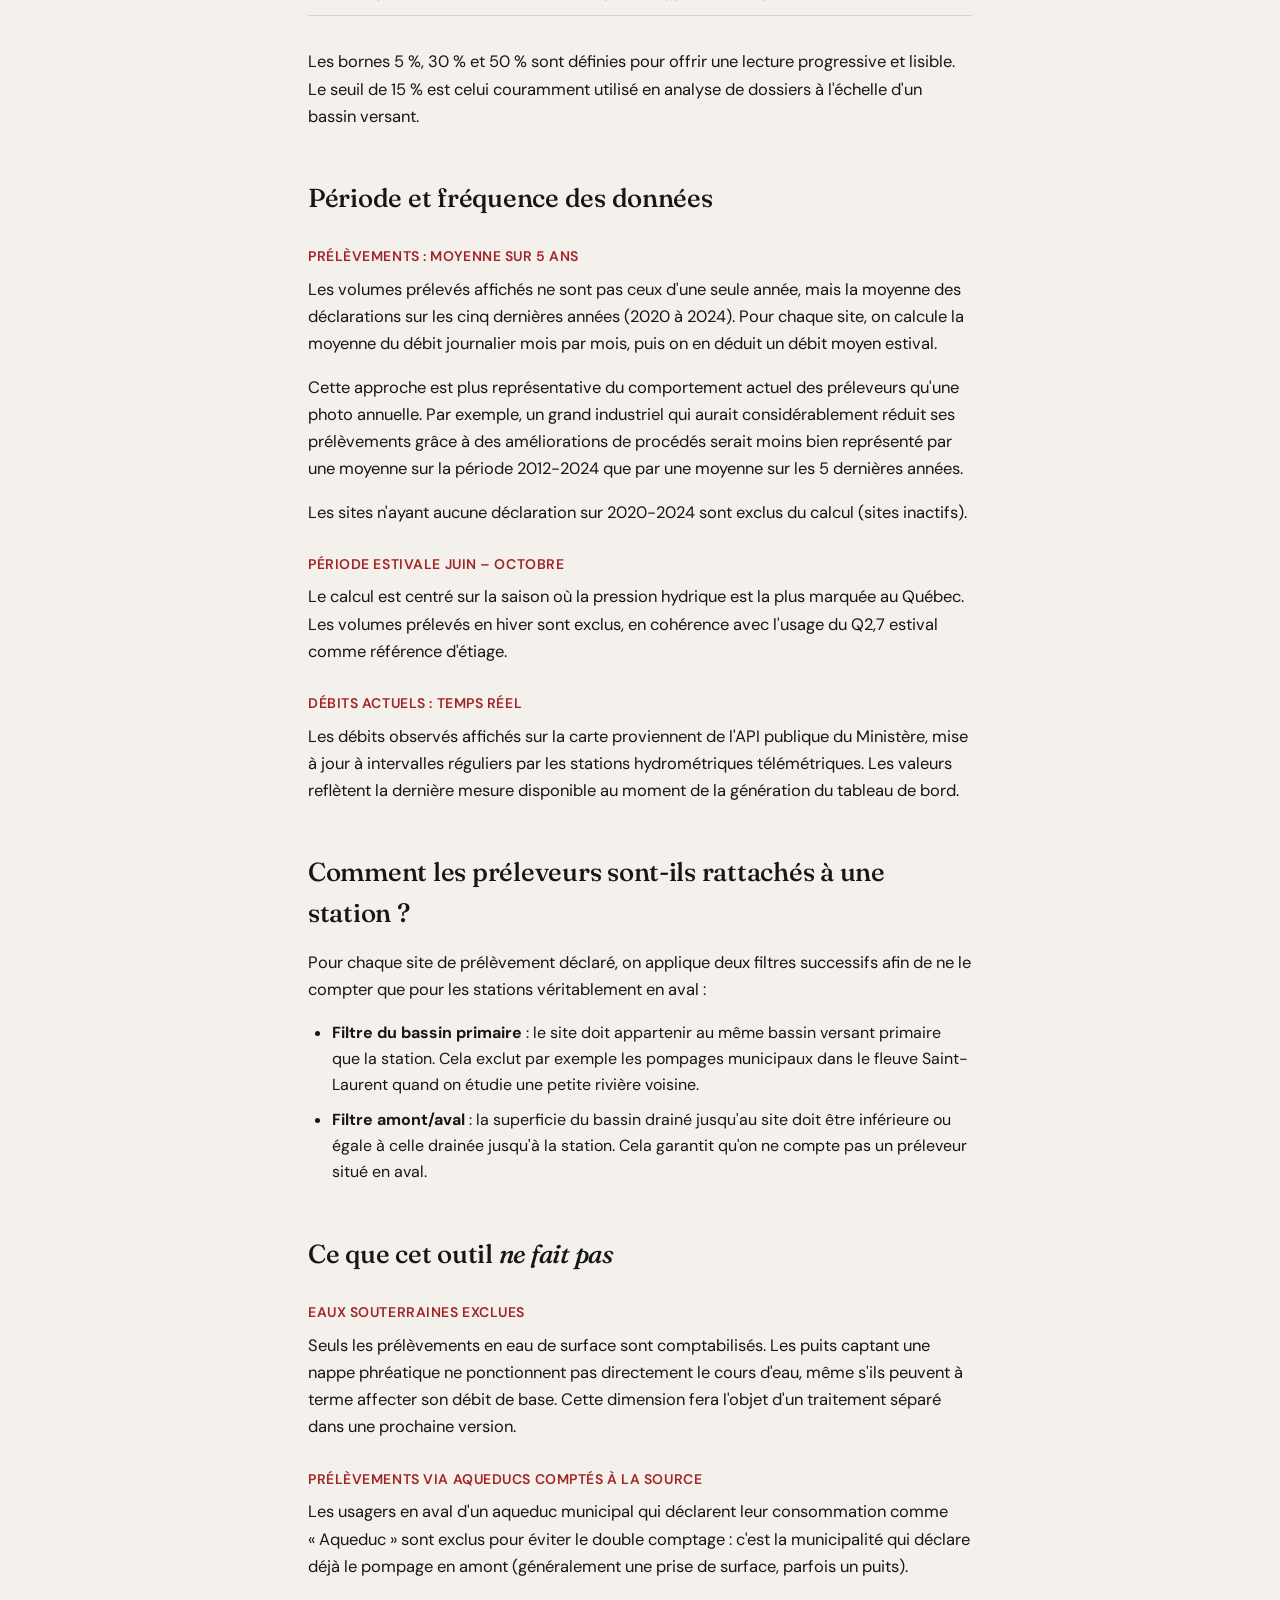
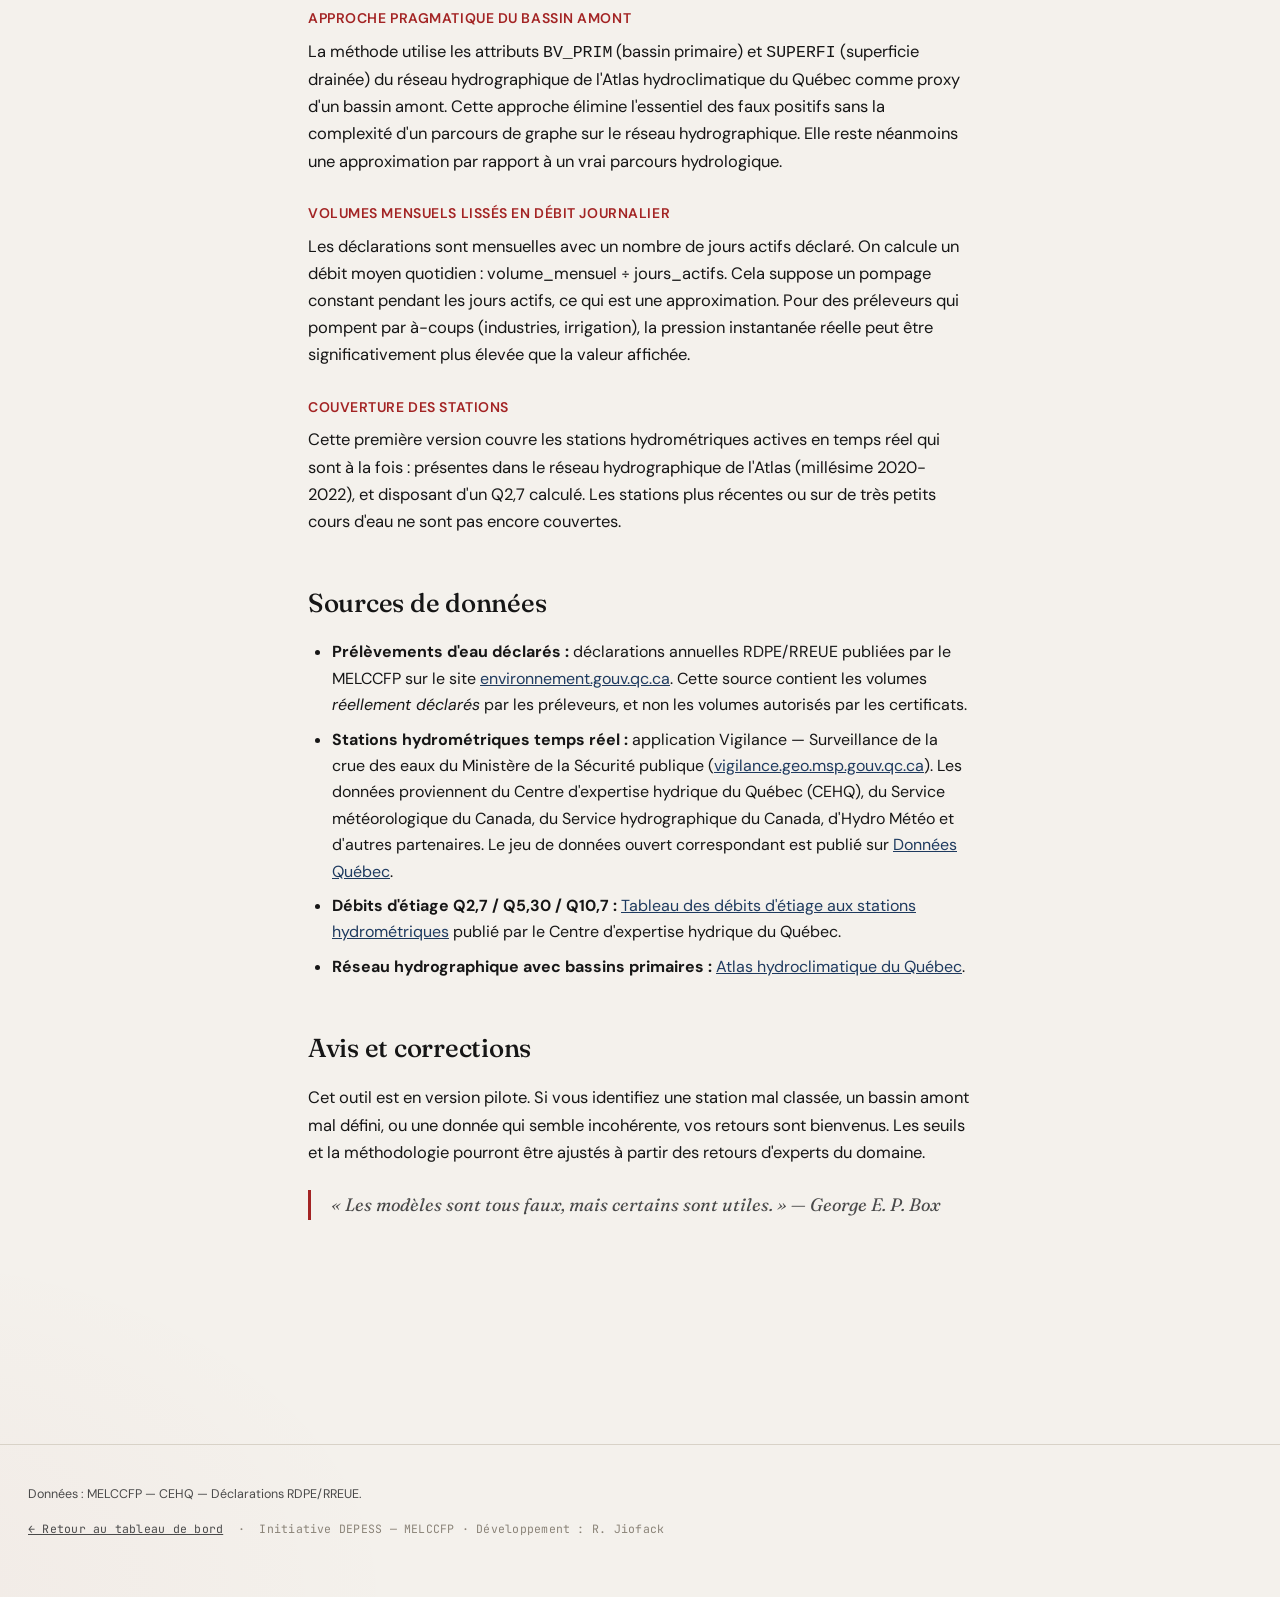
==== commit 6e1fb3b0: "Mise a jour complete du site" ====
--- a/web/apropos.html
+++ b/web/apropos.html
@@ -337,18 +337,27 @@
   <h2 id="sources">Sources de données</h2>
   <ul>
     <li>
-      <strong>Prélèvements&nbsp;:</strong> données ouvertes RDPE/RREUE publiées par le
-      MELCCFP sur <a href="https://www.donneesquebec.ca/" target="_blank" rel="noopener">Données Québec</a>.
-    </li>
-    <li>
-      <strong>Stations hydrométriques temps réel&nbsp;:</strong> service WFS public
-      (<a href="https://geoegl.msp.gouv.qc.ca" target="_blank" rel="noopener">geoegl.msp.gouv.qc.ca</a>),
-      alimenté par le Centre d'expertise hydrique du Québec (CEHQ).
+      <strong>Prélèvements d'eau déclarés&nbsp;:</strong> déclarations annuelles
+      RDPE/RREUE publiées par le MELCCFP sur le site
+      <a href="https://www.environnement.gouv.qc.ca/eau/prelevements/declaration.htm" target="_blank" rel="noopener">environnement.gouv.qc.ca</a>.
+      Cette source contient les volumes <em>réellement déclarés</em> par les préleveurs,
+      et non les volumes autorisés par les certificats.
+    </li>
+    <li>
+      <strong>Stations hydrométriques temps réel&nbsp;:</strong> application Vigilance —
+      Surveillance de la crue des eaux du Ministère de la Sécurité publique
+      (<a href="https://vigilance.geo.msp.gouv.qc.ca/" target="_blank" rel="noopener">vigilance.geo.msp.gouv.qc.ca</a>).
+      Les données proviennent du Centre d'expertise hydrique du Québec (CEHQ), du
+      Service météorologique du Canada, du Service hydrographique du Canada,
+      d'Hydro Météo et d'autres partenaires. Le jeu de données ouvert correspondant
+      est publié sur
+      <a href="https://www.donneesquebec.ca/recherche/dataset/station-et-bassin-debit-niveau-grand-public" target="_blank" rel="noopener">Données Québec</a>.
     </li>
     <li>
       <strong>Débits d'étiage Q2,7 / Q5,30 / Q10,7&nbsp;:</strong>
-      <a href="https://www.cehq.gouv.qc.ca/debit-etiage/" target="_blank" rel="noopener">Centre
-      d'expertise hydrique du Québec</a>.
+      <a href="https://www.cehq.gouv.qc.ca/debit-etiage/tableau-debits-etiage-stations-hydrometriques.pdf" target="_blank" rel="noopener">Tableau
+      des débits d'étiage aux stations hydrométriques</a> publié par le Centre
+      d'expertise hydrique du Québec.
     </li>
     <li>
       <strong>Réseau hydrographique avec bassins primaires&nbsp;:</strong>
@@ -379,7 +388,7 @@
     <p class="foot-meta">
       <a href="index.html">← Retour au tableau de bord</a>
       &nbsp;·&nbsp;
-      Initiative DEPESS — MELCCFP · Développement&nbsp;: Rollis&nbsp;Jiofack
+      Initiative DEPESS — MELCCFP · Développement&nbsp;: R.&nbsp;Jiofack
     </p>
   </div>
 </footer>
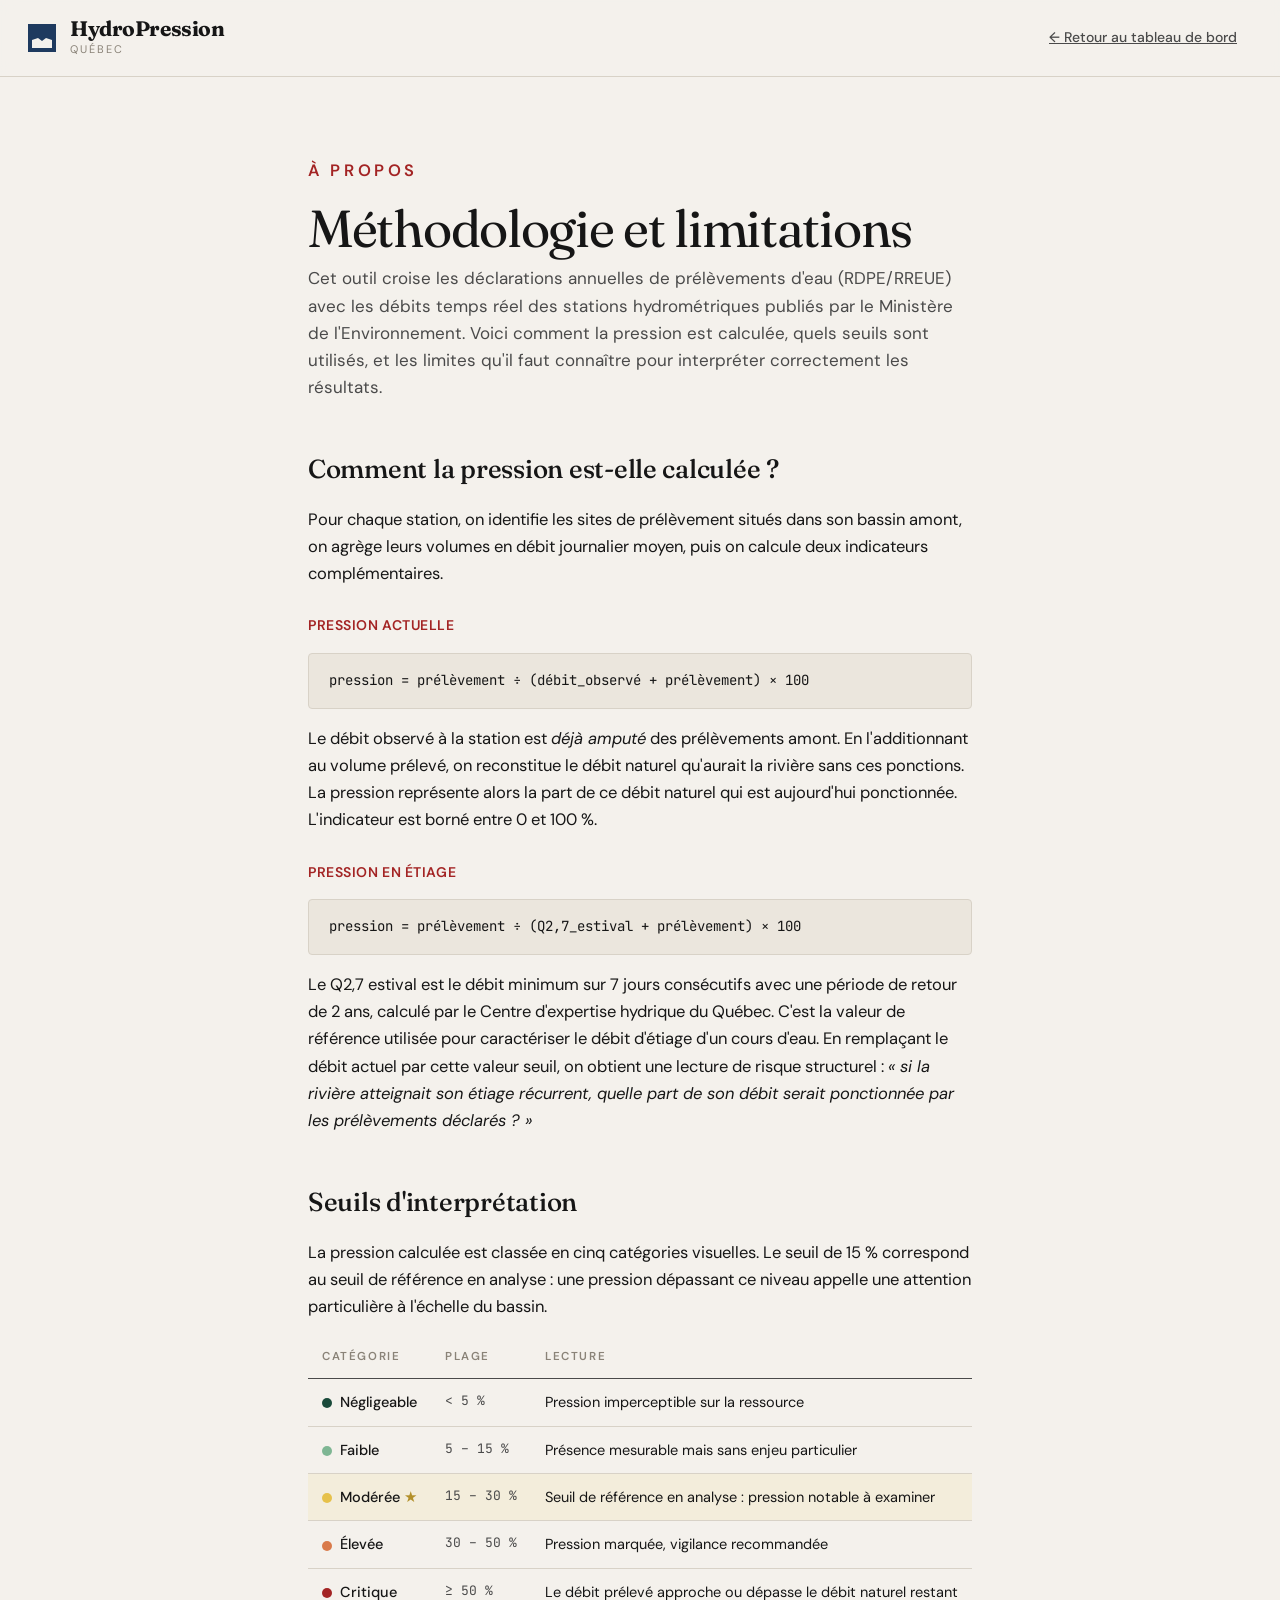
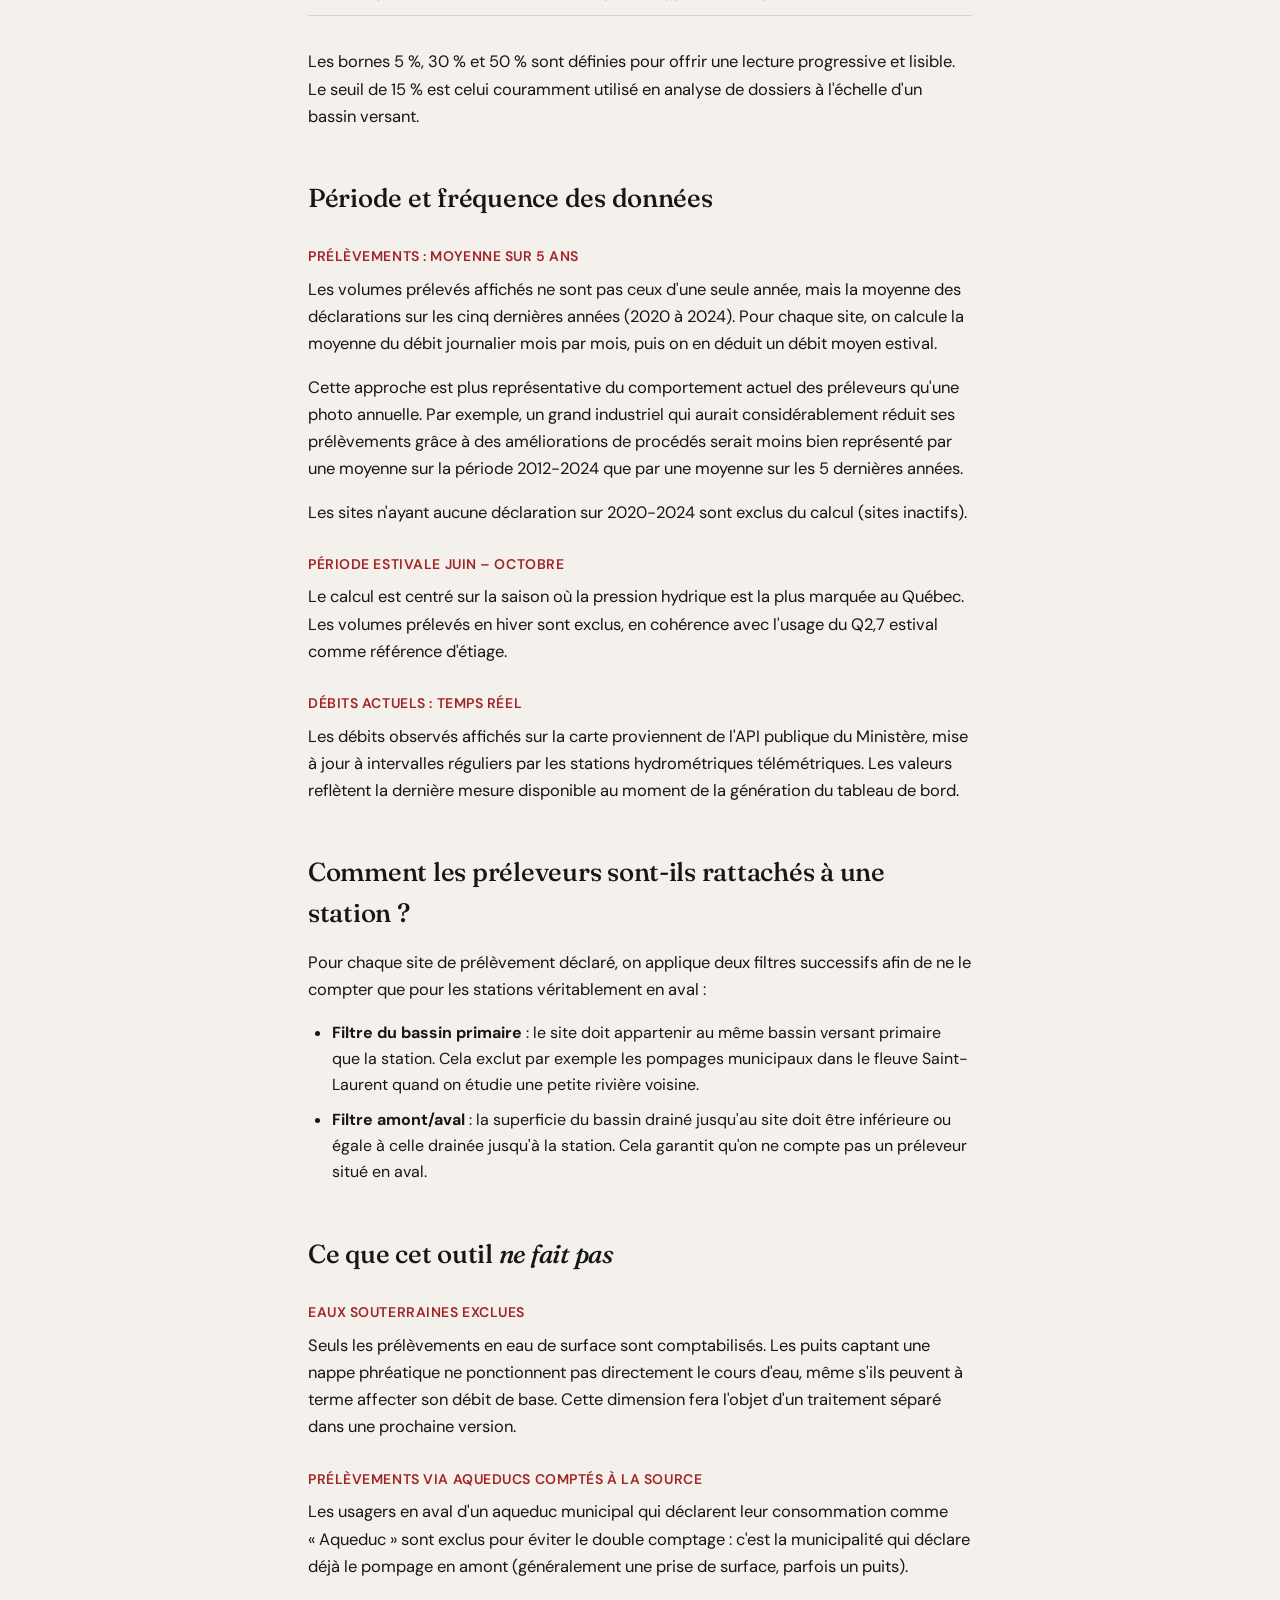
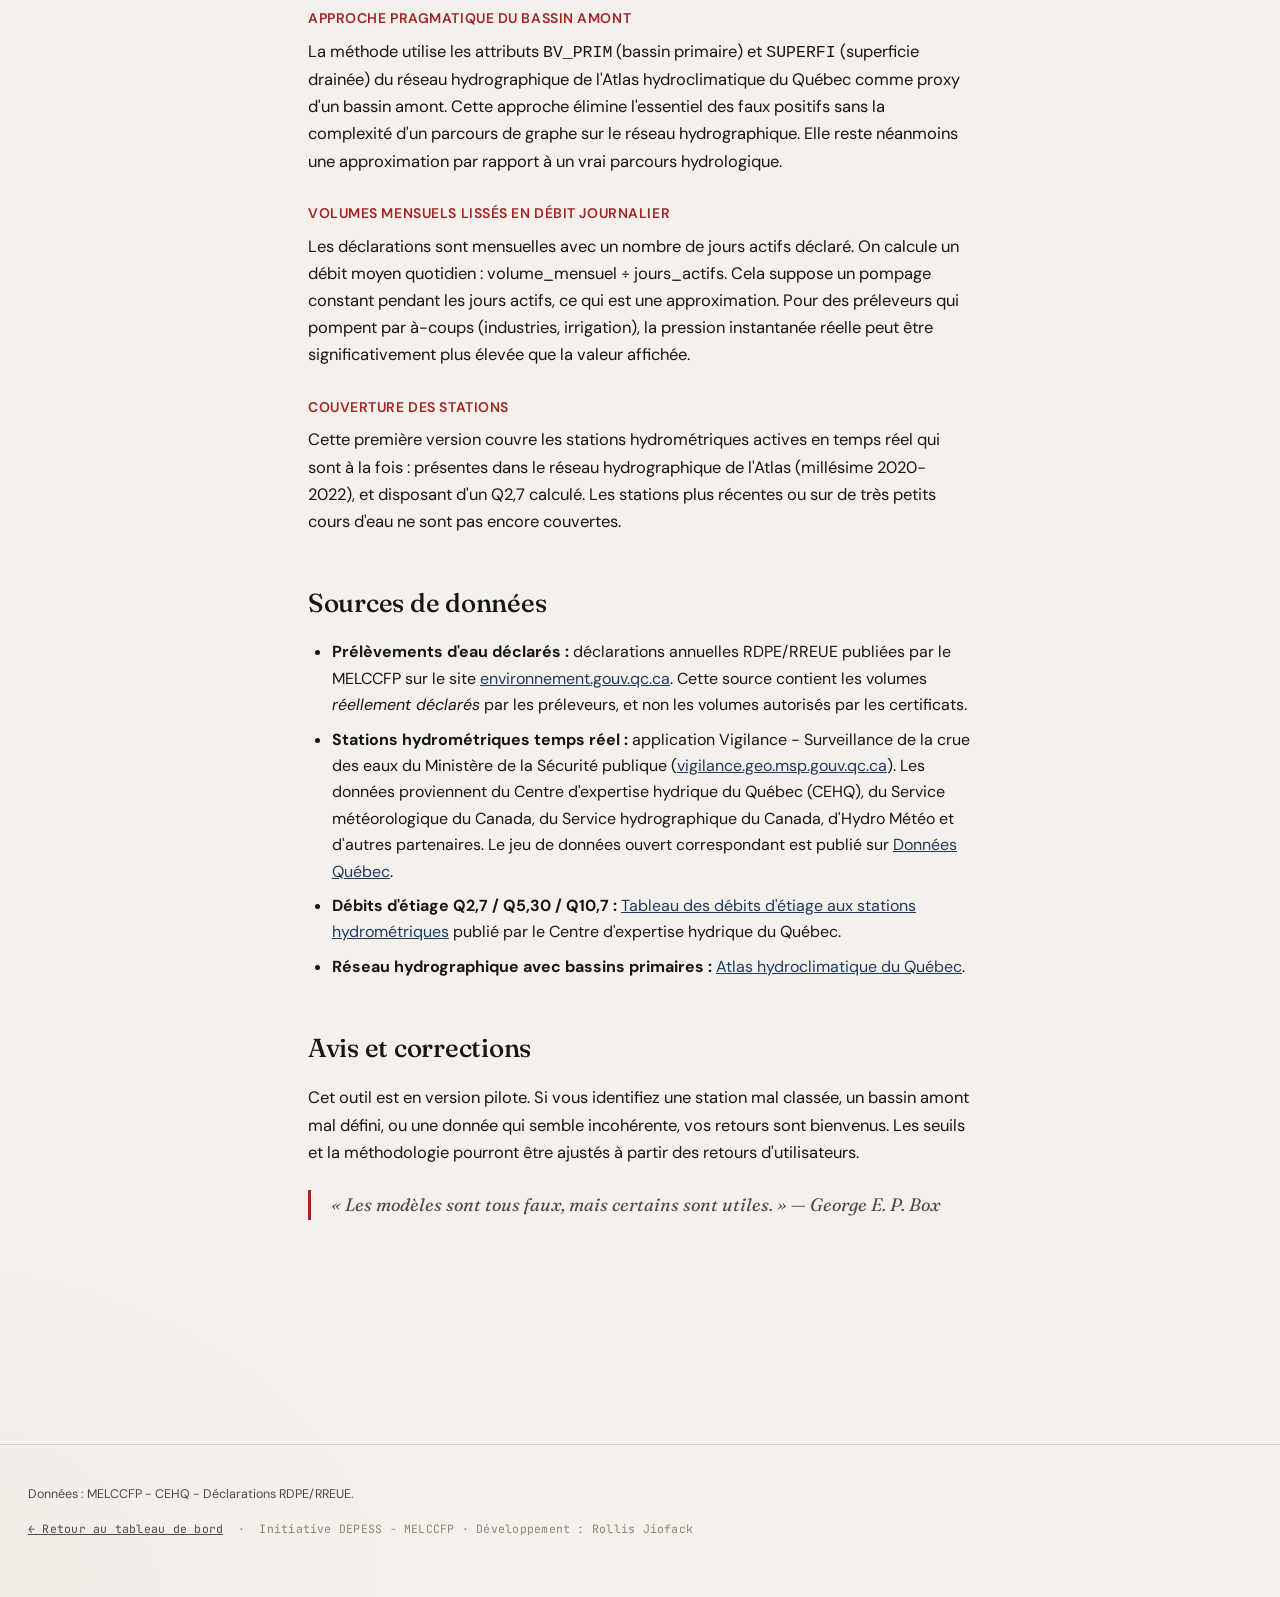
==== commit 173fa3a9: "Mise a jour complete du site" ====
--- a/web/apropos.html
+++ b/web/apropos.html
@@ -344,7 +344,7 @@
       et non les volumes autorisés par les certificats.
     </li>
     <li>
-      <strong>Stations hydrométriques temps réel&nbsp;:</strong> application Vigilance —
+      <strong>Stations hydrométriques temps réel&nbsp;:</strong> application Vigilance -
       Surveillance de la crue des eaux du Ministère de la Sécurité publique
       (<a href="https://vigilance.geo.msp.gouv.qc.ca/" target="_blank" rel="noopener">vigilance.geo.msp.gouv.qc.ca</a>).
       Les données proviennent du Centre d'expertise hydrique du Québec (CEHQ), du
@@ -371,7 +371,7 @@
     Cet outil est en version pilote. Si vous identifiez une station mal classée, un
     bassin amont mal défini, ou une donnée qui semble incohérente, vos retours sont
     bienvenus. Les seuils et la méthodologie pourront être ajustés à partir des
-    retours d'experts du domaine.
+    retours d'utilisateurs.
   </p>
 
   <p class="quote">
@@ -383,12 +383,12 @@
 <footer class="foot">
   <div class="foot-inner">
     <p class="foot-line">
-      Données&nbsp;: MELCCFP — CEHQ — Déclarations RDPE/RREUE.
+      Données&nbsp;: MELCCFP - CEHQ - Déclarations RDPE/RREUE.
     </p>
     <p class="foot-meta">
       <a href="index.html">← Retour au tableau de bord</a>
       &nbsp;·&nbsp;
-      Initiative DEPESS — MELCCFP · Développement&nbsp;: R.&nbsp;Jiofack
+      Initiative DEPESS - MELCCFP · Développement&nbsp;: Rollis&nbsp;Jiofack
     </p>
   </div>
 </footer>
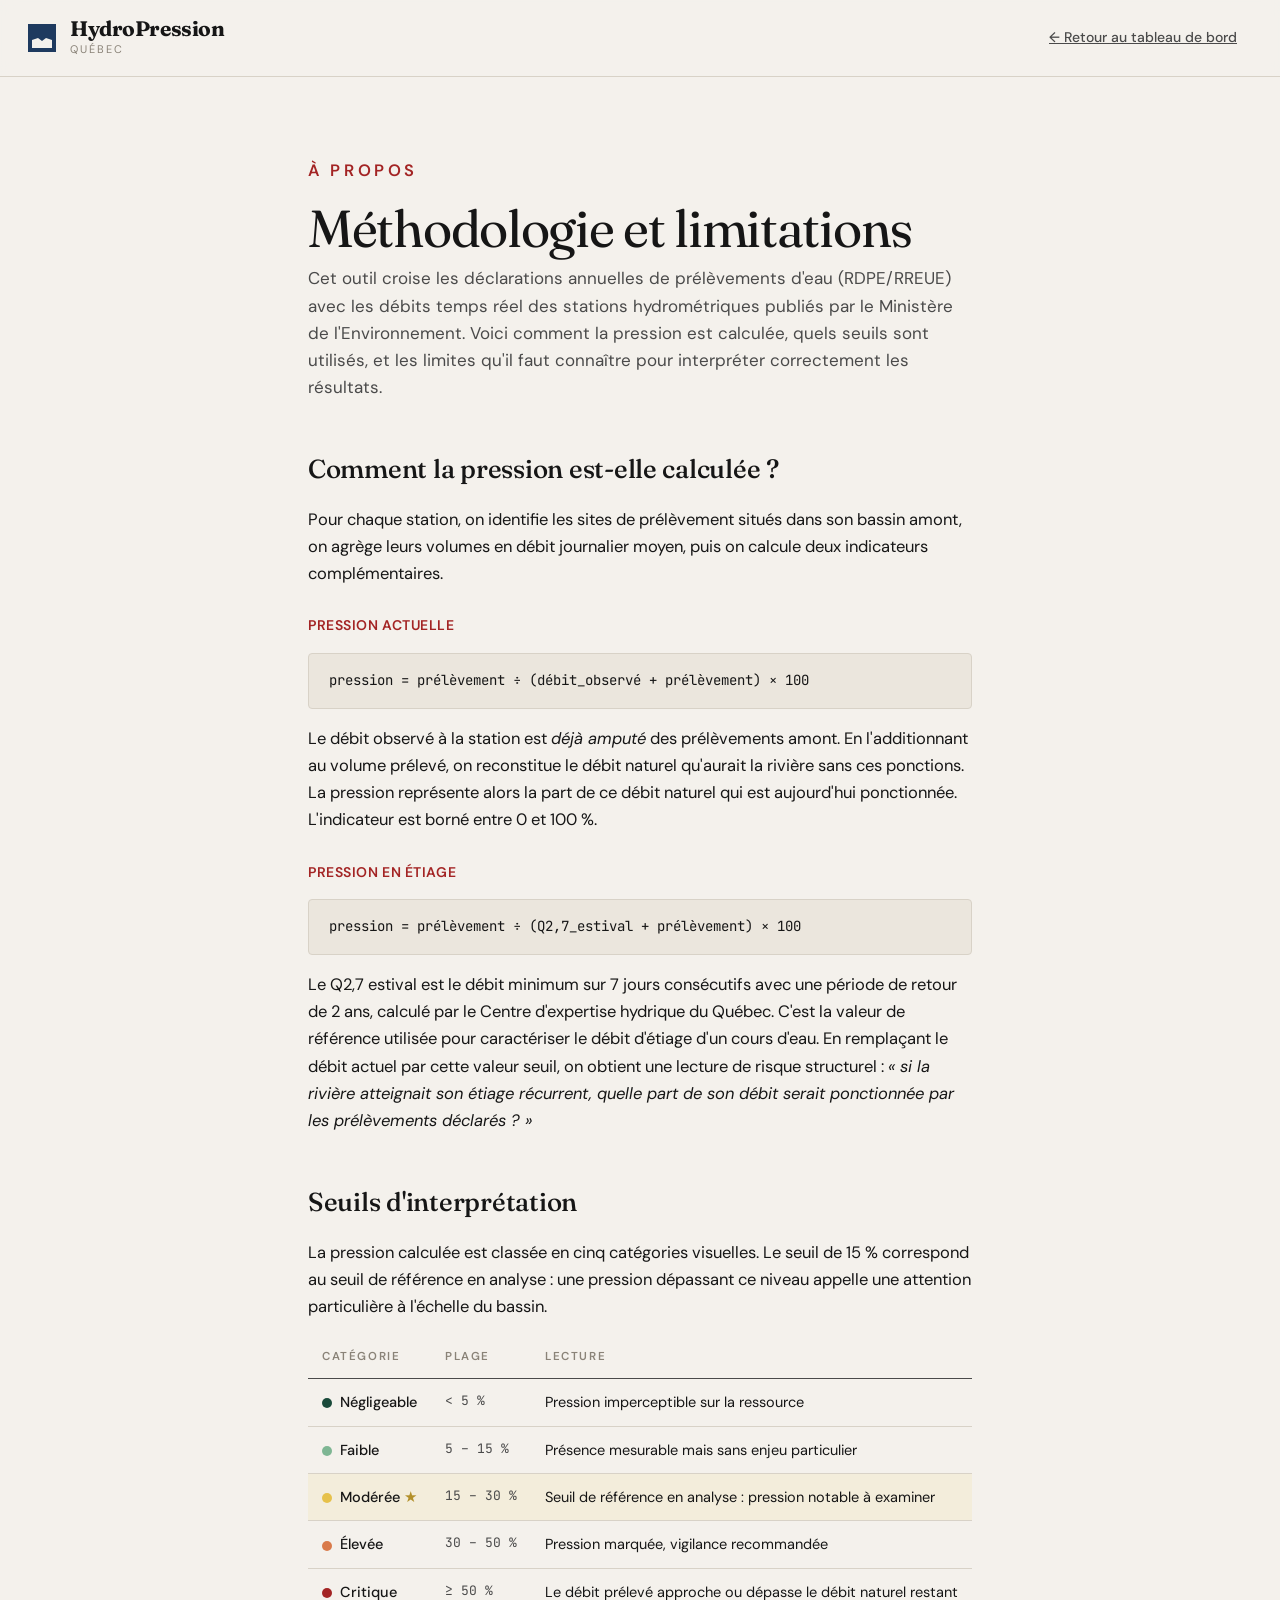
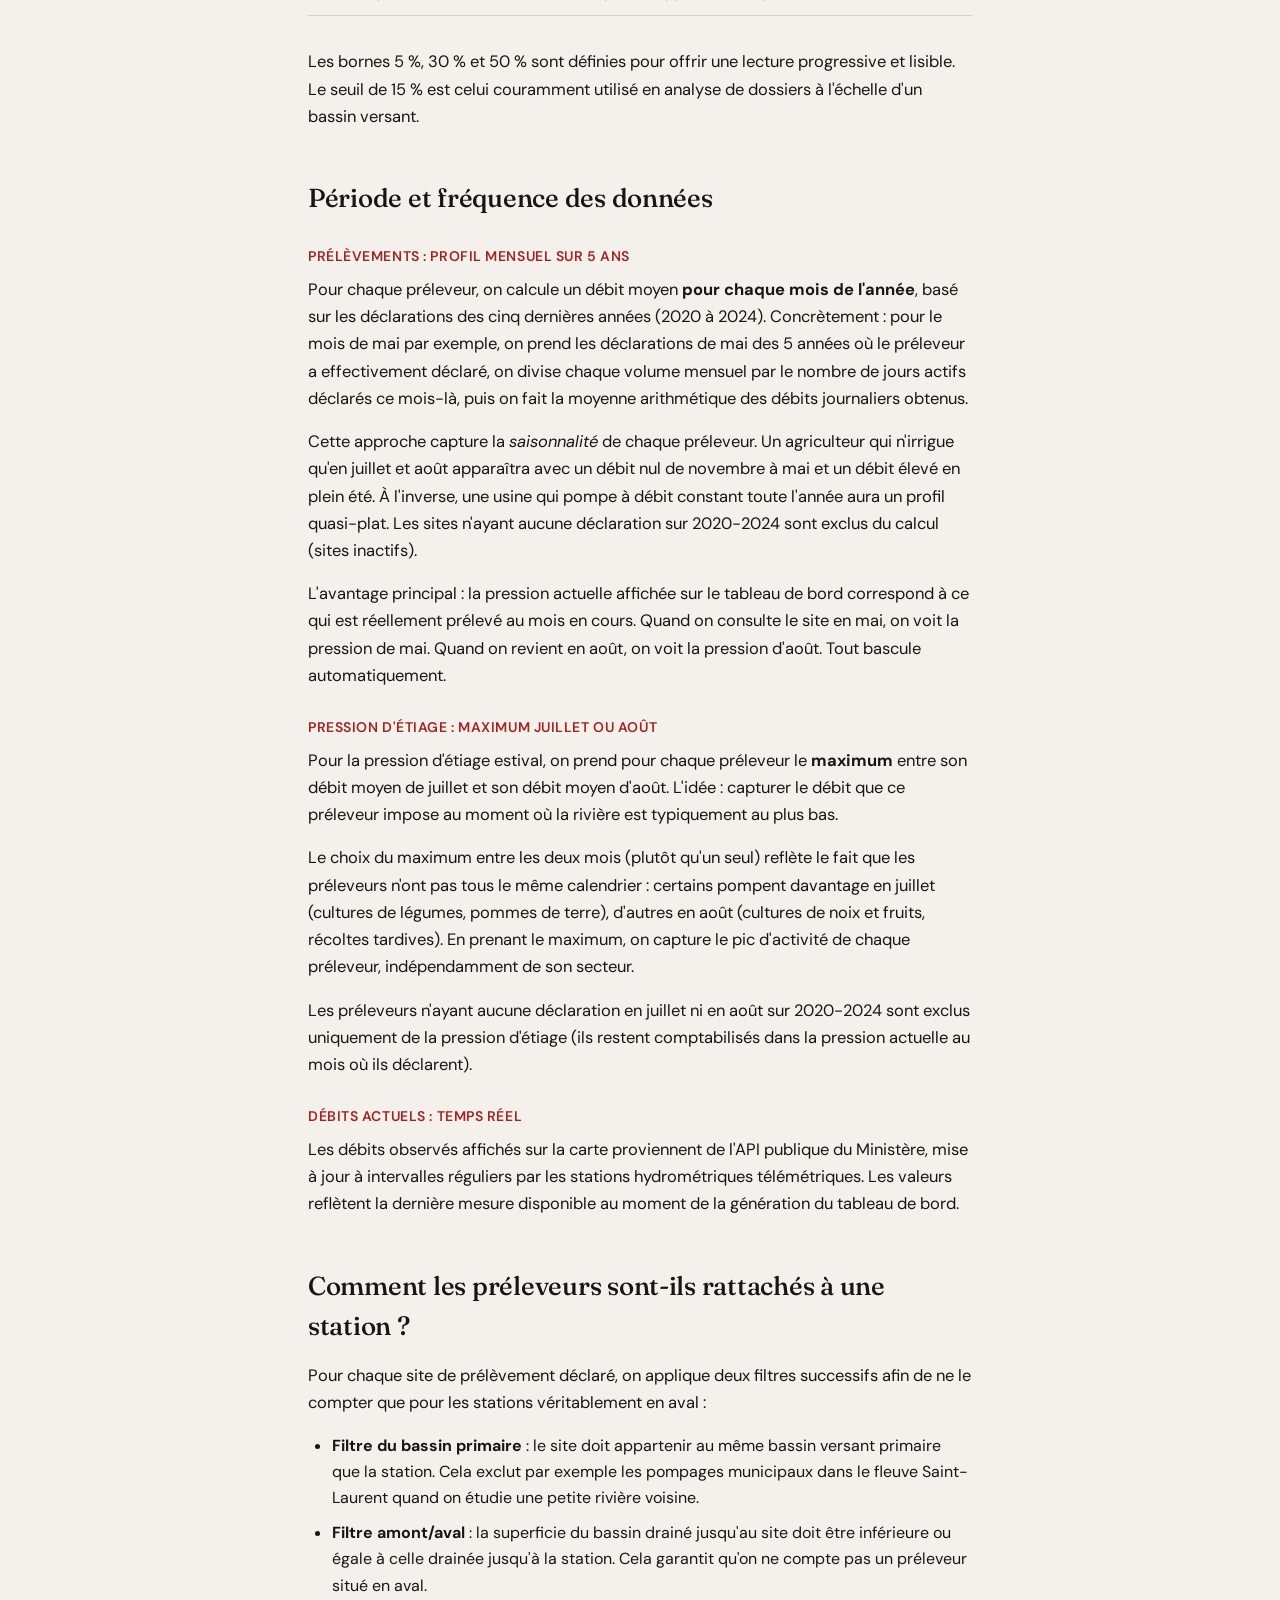
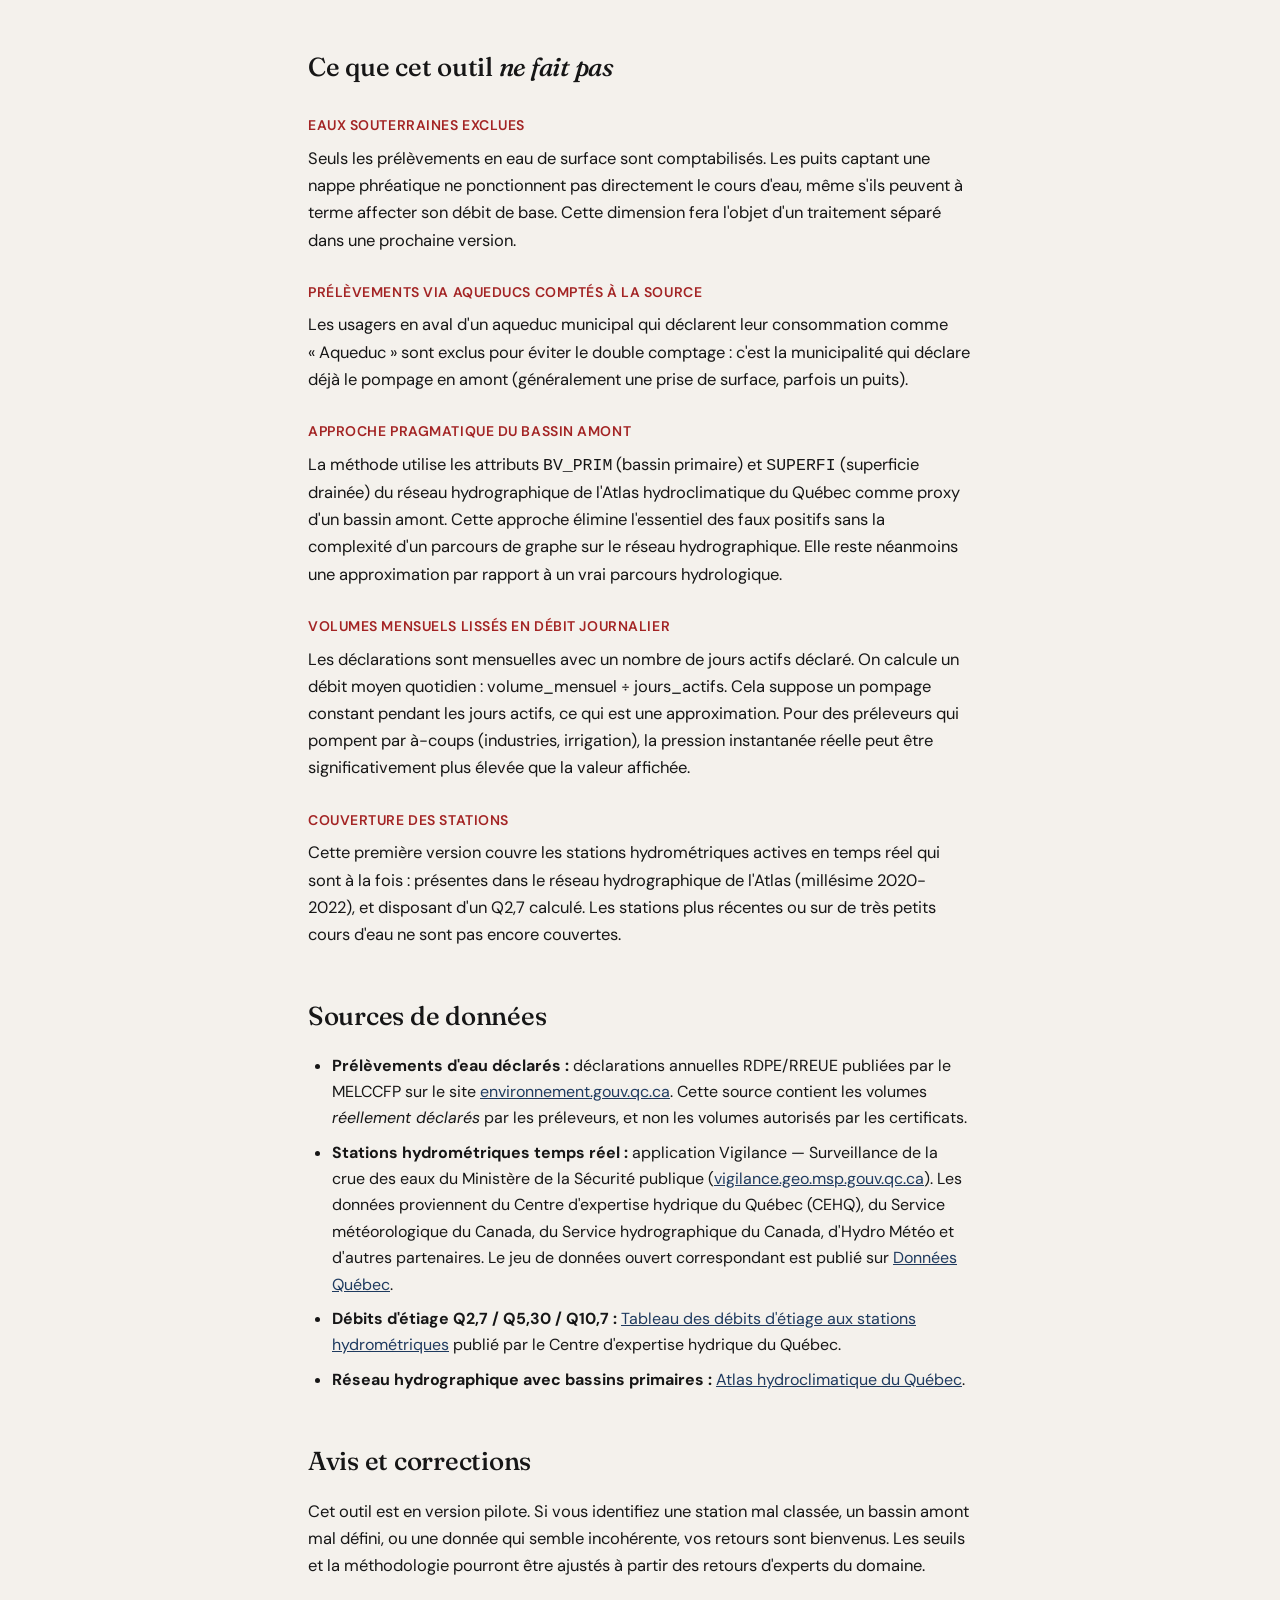
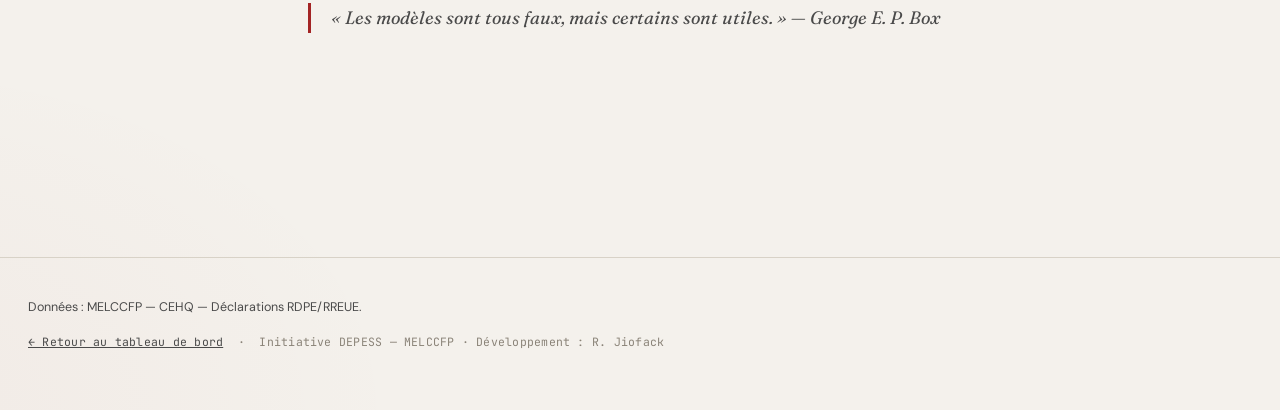
==== commit 7656c065: "Sauvegarde avant reconstruction mensuelle" ====
--- a/web/apropos.html
+++ b/web/apropos.html
@@ -237,29 +237,47 @@
 
   <h2 id="periode">Période et fréquence des données</h2>
 
-  <h3>Prélèvements&nbsp;: moyenne sur 5 ans</h3>
-  <p>
-    Les volumes prélevés affichés ne sont pas ceux d'une seule année, mais la moyenne des
-    déclarations sur les cinq dernières années (2020 à 2024). Pour chaque site, on calcule
-    la moyenne du débit journalier mois par mois, puis on en déduit un débit moyen estival.
-  </p>
-  <p>
-    Cette approche est plus représentative du comportement actuel des préleveurs qu'une
-    photo annuelle. Par exemple, un grand industriel qui aurait considérablement réduit
-    ses prélèvements grâce à des améliorations de procédés serait moins bien représenté
-    par une moyenne sur la période 2012-2024 que par une moyenne sur les 5 dernières
-    années.
-  </p>
-  <p>
-    Les sites n'ayant aucune déclaration sur 2020-2024 sont exclus du calcul (sites
-    inactifs).
-  </p>
-
-  <h3>Période estivale juin – octobre</h3>
-  <p>
-    Le calcul est centré sur la saison où la pression hydrique est la plus marquée
-    au Québec. Les volumes prélevés en hiver sont exclus, en cohérence avec l'usage du
-    Q2,7 estival comme référence d'étiage.
+  <h3>Prélèvements&nbsp;: profil mensuel sur 5 ans</h3>
+  <p>
+    Pour chaque préleveur, on calcule un débit moyen <strong>pour chaque mois de
+    l'année</strong>, basé sur les déclarations des cinq dernières années (2020 à 2024).
+    Concrètement&nbsp;: pour le mois de mai par exemple, on prend les déclarations de
+    mai des 5 années où le préleveur a effectivement déclaré, on divise chaque volume
+    mensuel par le nombre de jours actifs déclarés ce mois-là, puis on fait la moyenne
+    arithmétique des débits journaliers obtenus.
+  </p>
+  <p>
+    Cette approche capture la <em>saisonnalité</em> de chaque préleveur. Un agriculteur
+    qui n'irrigue qu'en juillet et août apparaîtra avec un débit nul de novembre à mai
+    et un débit élevé en plein été. À l'inverse, une usine qui pompe à débit constant
+    toute l'année aura un profil quasi-plat. Les sites n'ayant aucune déclaration sur
+    2020-2024 sont exclus du calcul (sites inactifs).
+  </p>
+  <p>
+    L'avantage principal&nbsp;: la pression actuelle affichée sur le tableau de bord
+    correspond à ce qui est réellement prélevé au mois en cours. Quand on consulte le
+    site en mai, on voit la pression de mai. Quand on revient en août, on voit la
+    pression d'août. Tout bascule automatiquement.
+  </p>
+
+  <h3>Pression d'étiage&nbsp;: maximum juillet ou août</h3>
+  <p>
+    Pour la pression d'étiage estival, on prend pour chaque préleveur le
+    <strong>maximum</strong> entre son débit moyen de juillet et son débit moyen d'août.
+    L'idée&nbsp;: capturer le débit que ce préleveur impose au moment où la rivière est
+    typiquement au plus bas.
+  </p>
+  <p>
+    Le choix du maximum entre les deux mois (plutôt qu'un seul) reflète le fait que les
+    préleveurs n'ont pas tous le même calendrier&nbsp;: certains pompent davantage en
+    juillet (cultures de légumes, pommes de terre), d'autres en août (cultures de noix
+    et fruits, récoltes tardives). En prenant le maximum, on capture le pic d'activité
+    de chaque préleveur, indépendamment de son secteur.
+  </p>
+  <p>
+    Les préleveurs n'ayant aucune déclaration en juillet ni en août sur 2020-2024 sont
+    exclus uniquement de la pression d'étiage (ils restent comptabilisés dans la
+    pression actuelle au mois où ils déclarent).
   </p>
 
   <h3>Débits actuels&nbsp;: temps réel</h3>
@@ -344,7 +362,7 @@
       et non les volumes autorisés par les certificats.
     </li>
     <li>
-      <strong>Stations hydrométriques temps réel&nbsp;:</strong> application Vigilance -
+      <strong>Stations hydrométriques temps réel&nbsp;:</strong> application Vigilance —
       Surveillance de la crue des eaux du Ministère de la Sécurité publique
       (<a href="https://vigilance.geo.msp.gouv.qc.ca/" target="_blank" rel="noopener">vigilance.geo.msp.gouv.qc.ca</a>).
       Les données proviennent du Centre d'expertise hydrique du Québec (CEHQ), du
@@ -371,7 +389,7 @@
     Cet outil est en version pilote. Si vous identifiez une station mal classée, un
     bassin amont mal défini, ou une donnée qui semble incohérente, vos retours sont
     bienvenus. Les seuils et la méthodologie pourront être ajustés à partir des
-    retours d'utilisateurs.
+    retours d'experts du domaine.
   </p>
 
   <p class="quote">
@@ -383,12 +401,12 @@
 <footer class="foot">
   <div class="foot-inner">
     <p class="foot-line">
-      Données&nbsp;: MELCCFP - CEHQ - Déclarations RDPE/RREUE.
+      Données&nbsp;: MELCCFP — CEHQ — Déclarations RDPE/RREUE.
     </p>
     <p class="foot-meta">
       <a href="index.html">← Retour au tableau de bord</a>
       &nbsp;·&nbsp;
-      Initiative DEPESS - MELCCFP · Développement&nbsp;: Rollis&nbsp;Jiofack
+      Initiative DEPESS — MELCCFP · Développement&nbsp;: R.&nbsp;Jiofack
     </p>
   </div>
 </footer>
--- a/web/styles.css
+++ b/web/styles.css
@@ -541,6 +541,27 @@
   overflow-x: auto;
 }
 .tech-empty { font-size: 13px; color: var(--ink-faint); }
+
+.tech-intro {
+  font-size: 13px;
+  color: var(--ink-soft);
+  margin-bottom: 12px;
+  line-height: 1.5;
+}
+.tech-intro strong {
+  color: var(--ink);
+  font-weight: 600;
+}
+
+.tech-note {
+  font-size: 12px;
+  color: var(--ink-faint);
+  font-style: italic;
+  margin-top: 12px;
+  padding-top: 10px;
+  border-top: 1px dashed var(--line);
+  line-height: 1.5;
+}
 
 .tech-table {
   width: 100%;
@@ -667,18 +688,3 @@
   .kpi-value { font-size: 36px; }
   .metric-value { font-size: 36px; }
 }
-
-
-/* Correction : stabilise les points Leaflet au survol */
-.leaflet-interactive.station-marker {
-  cursor: pointer;
-  pointer-events: auto;
-  transition: none !important;
-  transform: none !important;
-}
-
-.leaflet-interactive.station-marker:hover {
-  transform: none !important;
-  filter: none !important;
-  stroke-width: 2 !important;
-}
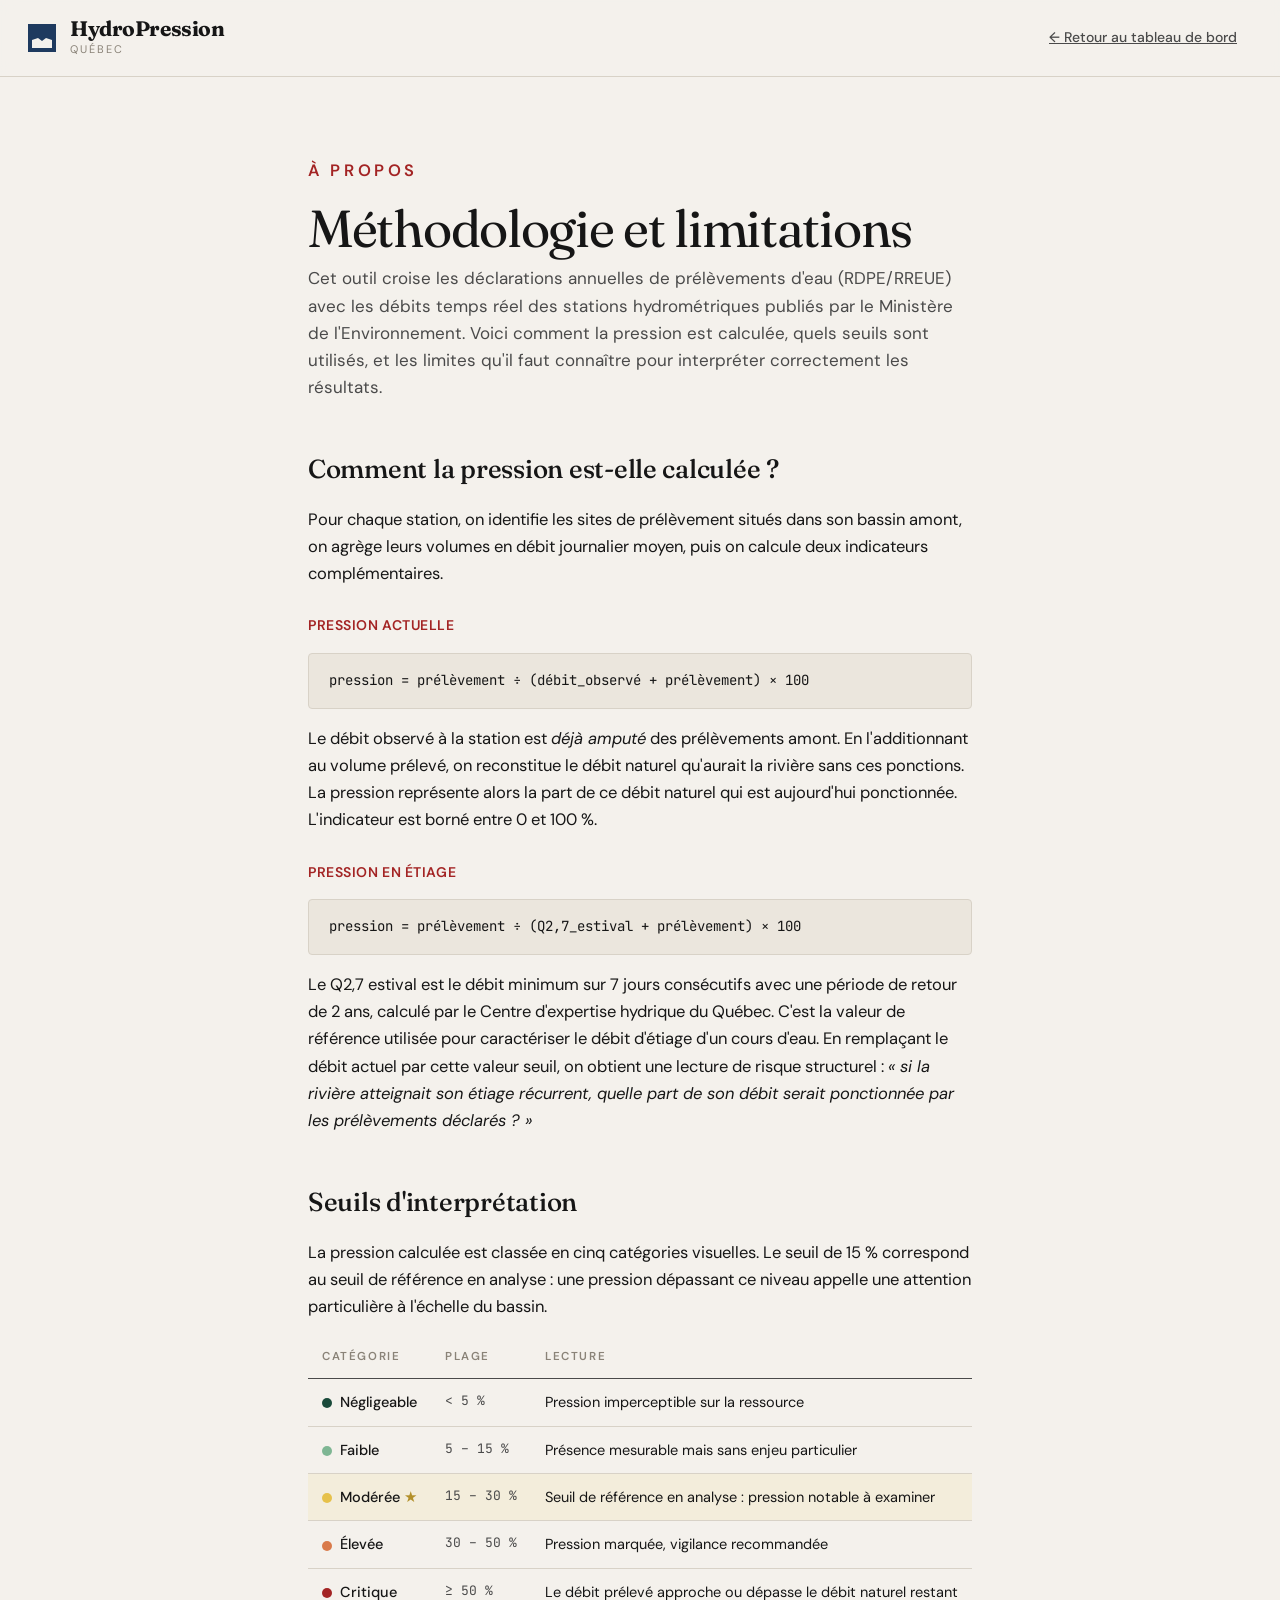
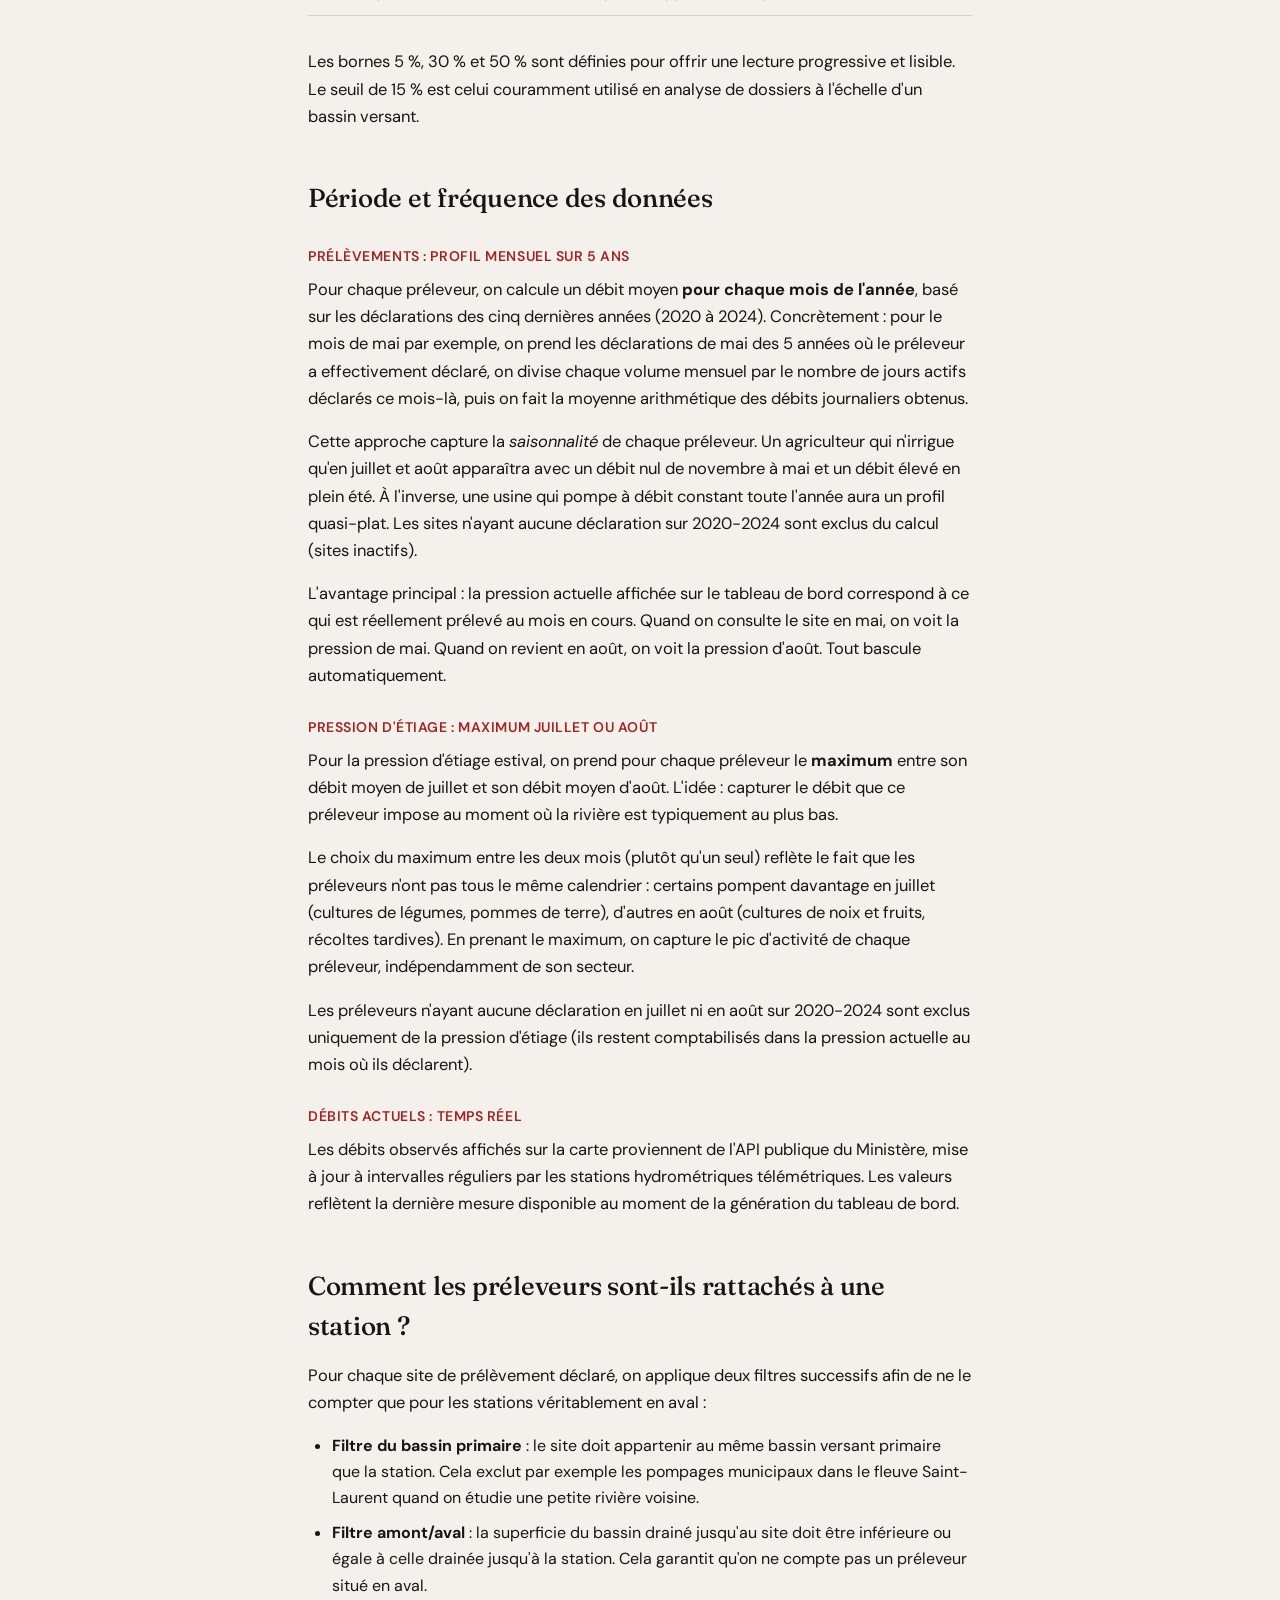
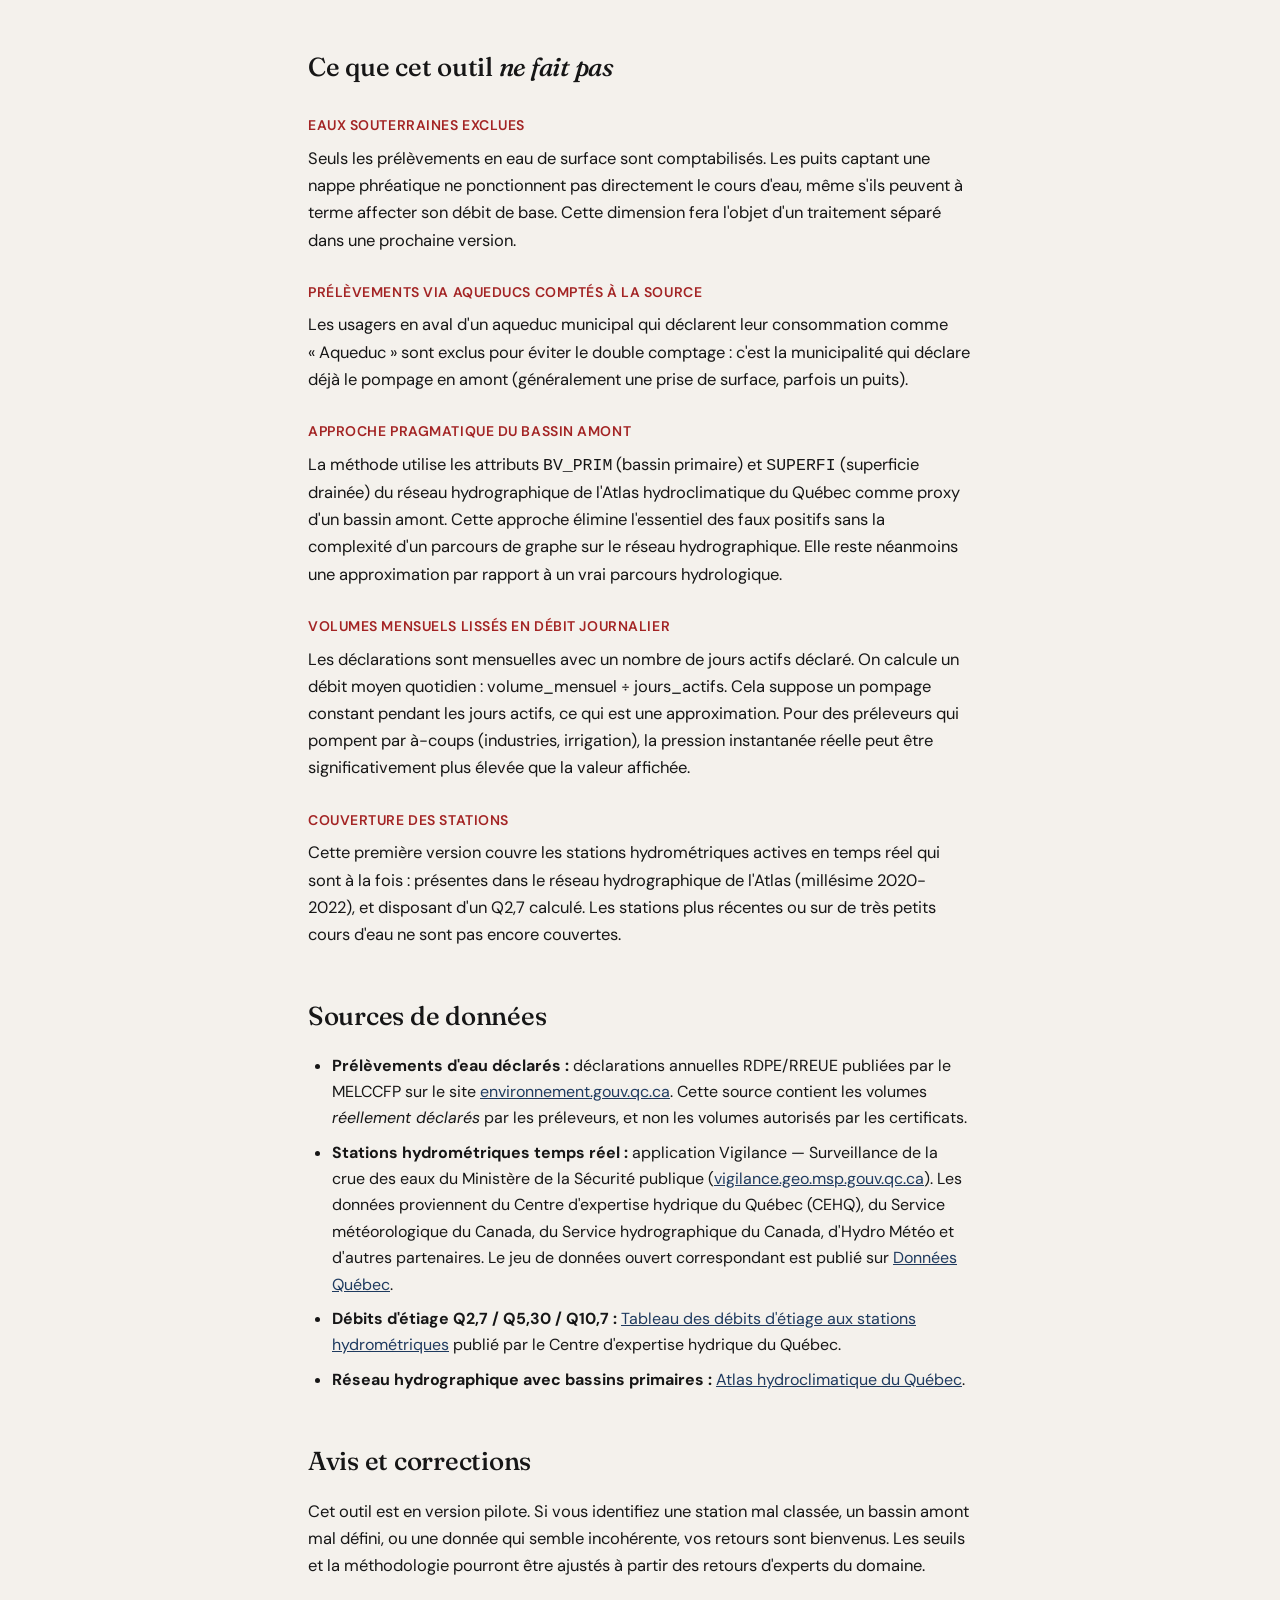
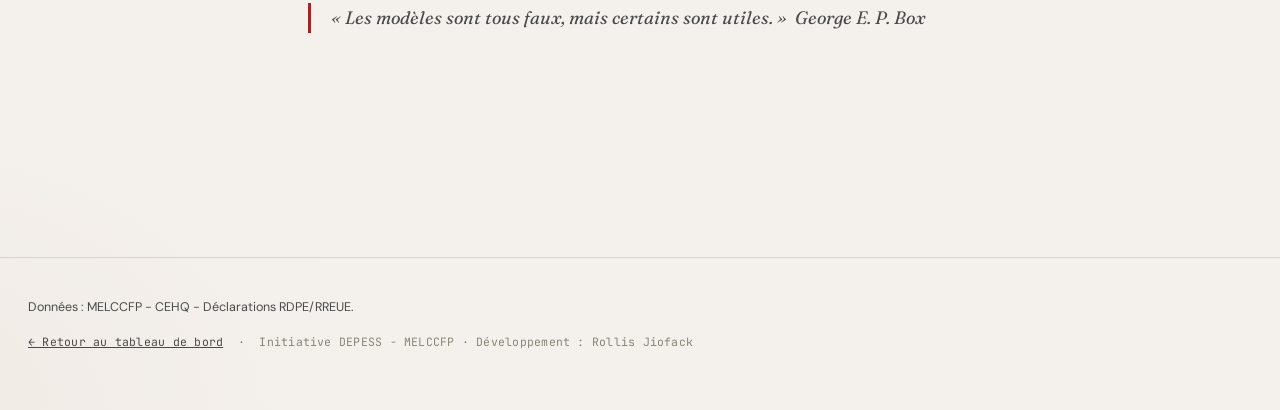
==== commit efa0d5ab: "Sauvegarde des ajustements avant test coefficients consommation" ====
--- a/web/apropos.html
+++ b/web/apropos.html
@@ -393,7 +393,7 @@
   </p>
 
   <p class="quote">
-    «&nbsp;Les modèles sont tous faux, mais certains sont utiles.&nbsp;» —&nbsp;George E. P. Box
+    «&nbsp;Les modèles sont tous faux, mais certains sont utiles.&nbsp;» &nbsp;George E. P. Box
   </p>
 
 </main>
@@ -401,12 +401,12 @@
 <footer class="foot">
   <div class="foot-inner">
     <p class="foot-line">
-      Données&nbsp;: MELCCFP — CEHQ — Déclarations RDPE/RREUE.
+      Données&nbsp;: MELCCFP - CEHQ - Déclarations RDPE/RREUE.
     </p>
     <p class="foot-meta">
       <a href="index.html">← Retour au tableau de bord</a>
       &nbsp;·&nbsp;
-      Initiative DEPESS — MELCCFP · Développement&nbsp;: R.&nbsp;Jiofack
+      Initiative DEPESS - MELCCFP · Développement&nbsp;: Rollis&nbsp;Jiofack
     </p>
   </div>
 </footer>
--- a/web/styles.css
+++ b/web/styles.css
@@ -292,9 +292,9 @@
   border: 2px solid var(--paper);
   box-shadow: 0 2px 8px rgba(0,0,0,0.15);
   cursor: pointer;
-  transition: transform .15s ease;
-}
-.station-marker:hover { transform: scale(1.3); }
+  transition: none !important;
+}
+.station-marker:hover { transform: none !important; }
 
 /* Popup Leaflet */
 .leaflet-popup-content-wrapper {
@@ -688,3 +688,21 @@
   .kpi-value { font-size: 36px; }
   .metric-value { font-size: 36px; }
 }
+
+/* Correction permanente : stabilise les marqueurs Leaflet au survol
+   - évite l’effet "yoyo" causé par transform: scale() sur les pastilles SVG
+   - conserve un rayon fixe et un comportement de clic stable */
+.leaflet-interactive.station-marker,
+.station-marker {
+  cursor: pointer;
+  pointer-events: auto;
+  transition: none !important;
+  transform: none !important;
+}
+
+.leaflet-interactive.station-marker:hover,
+.station-marker:hover {
+  transform: none !important;
+  filter: none !important;
+  stroke-width: 2 !important;
+}
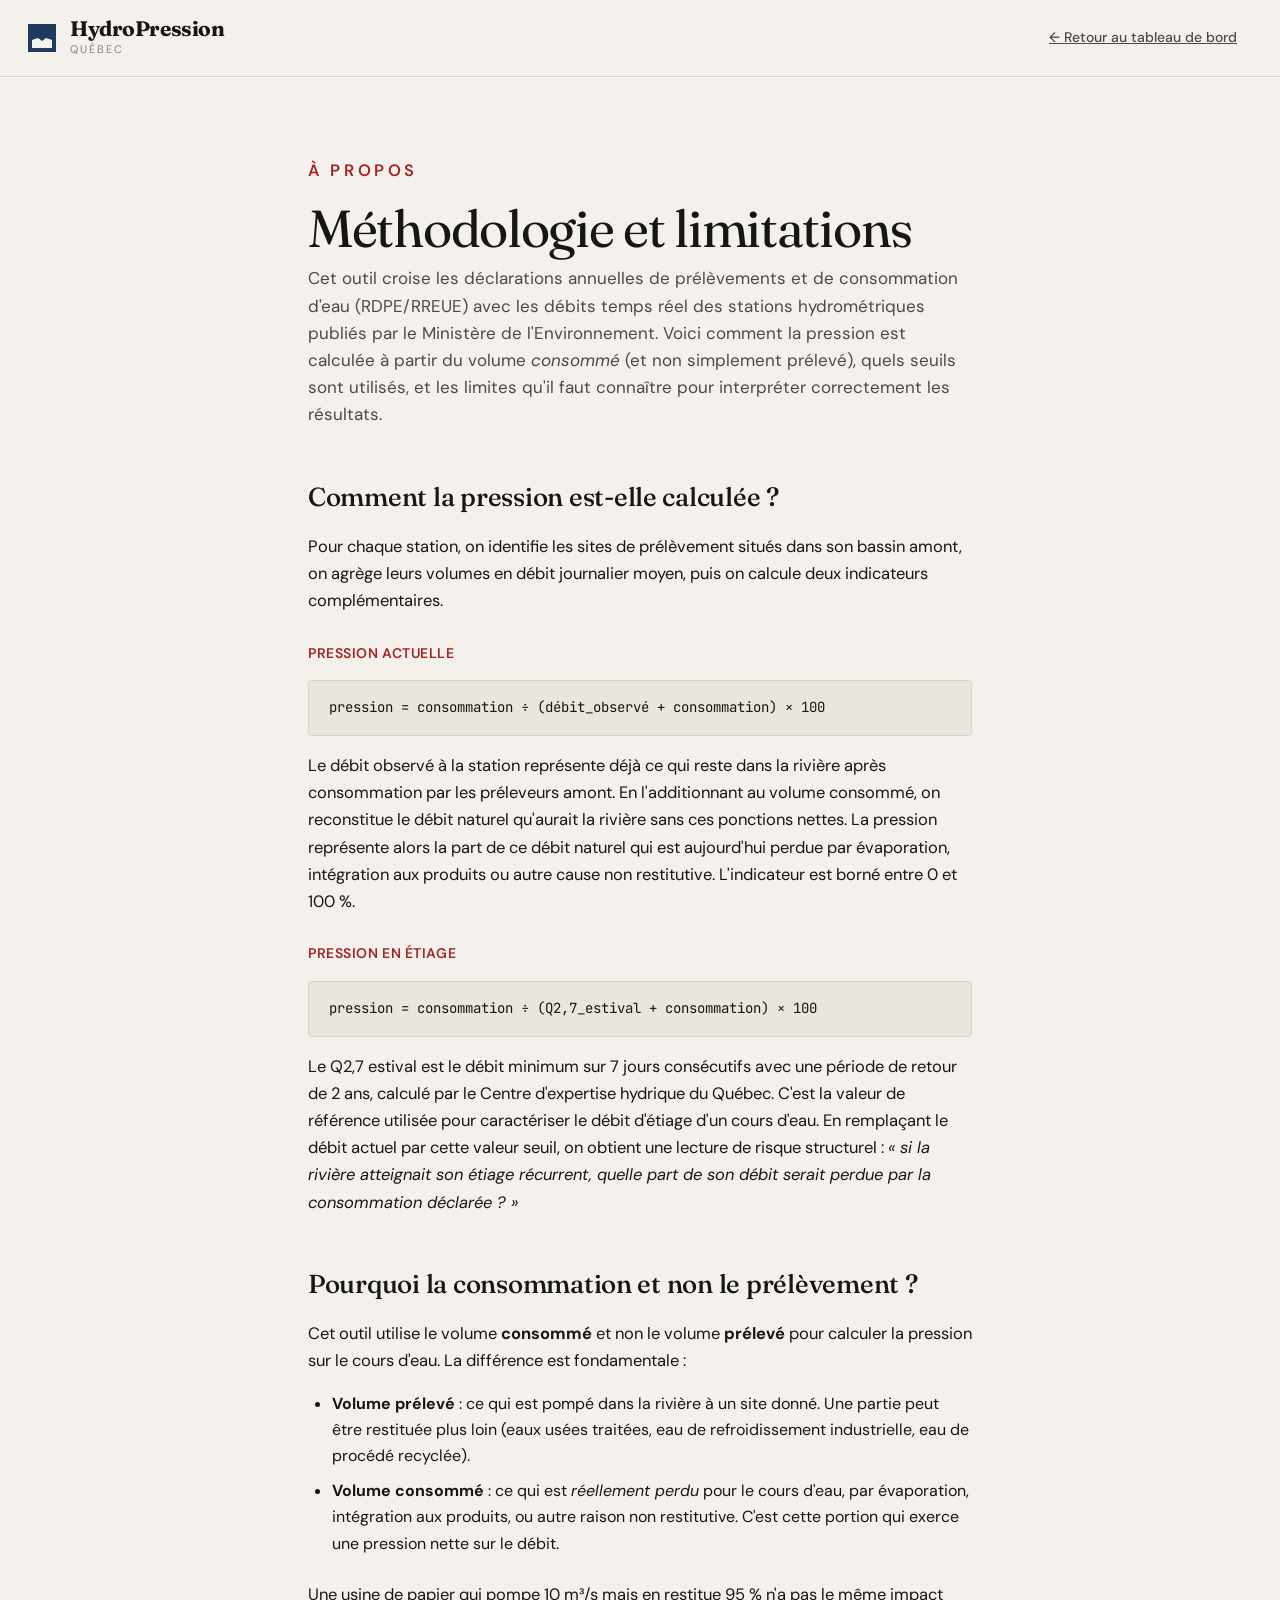
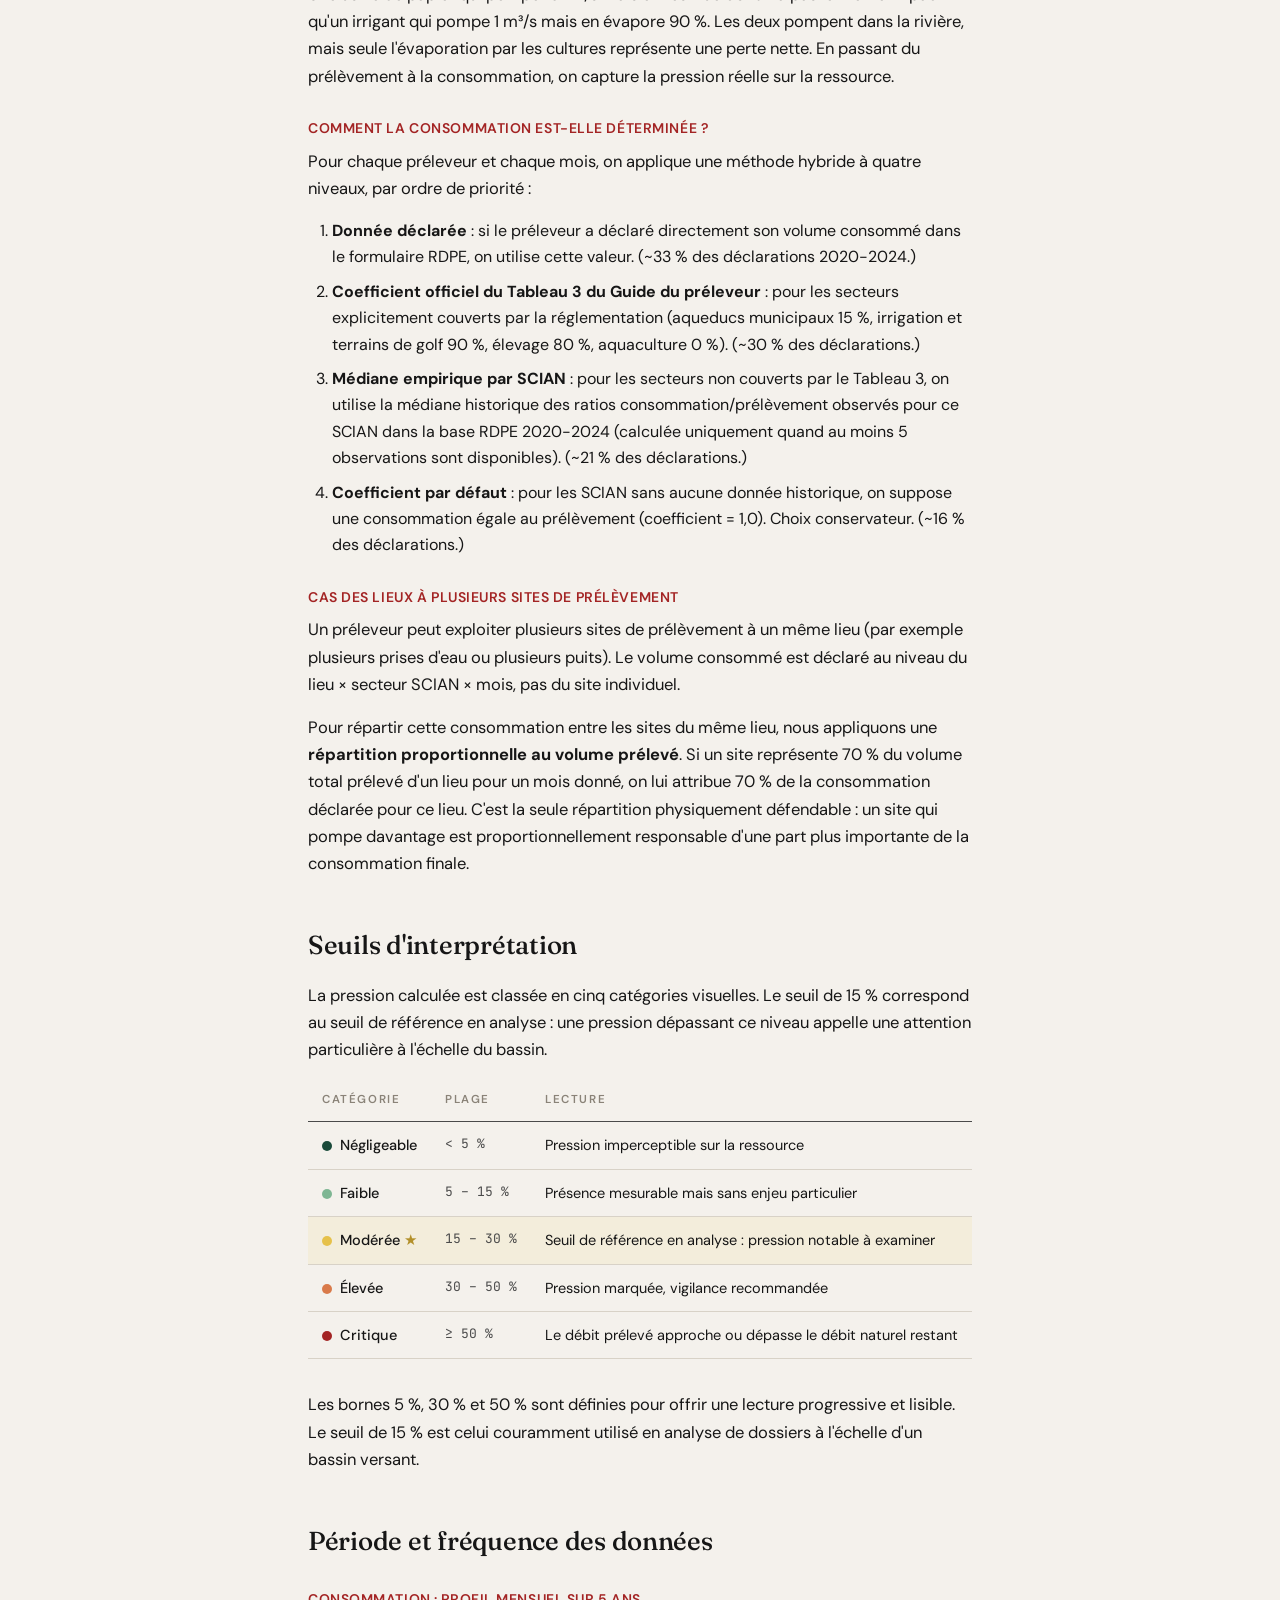
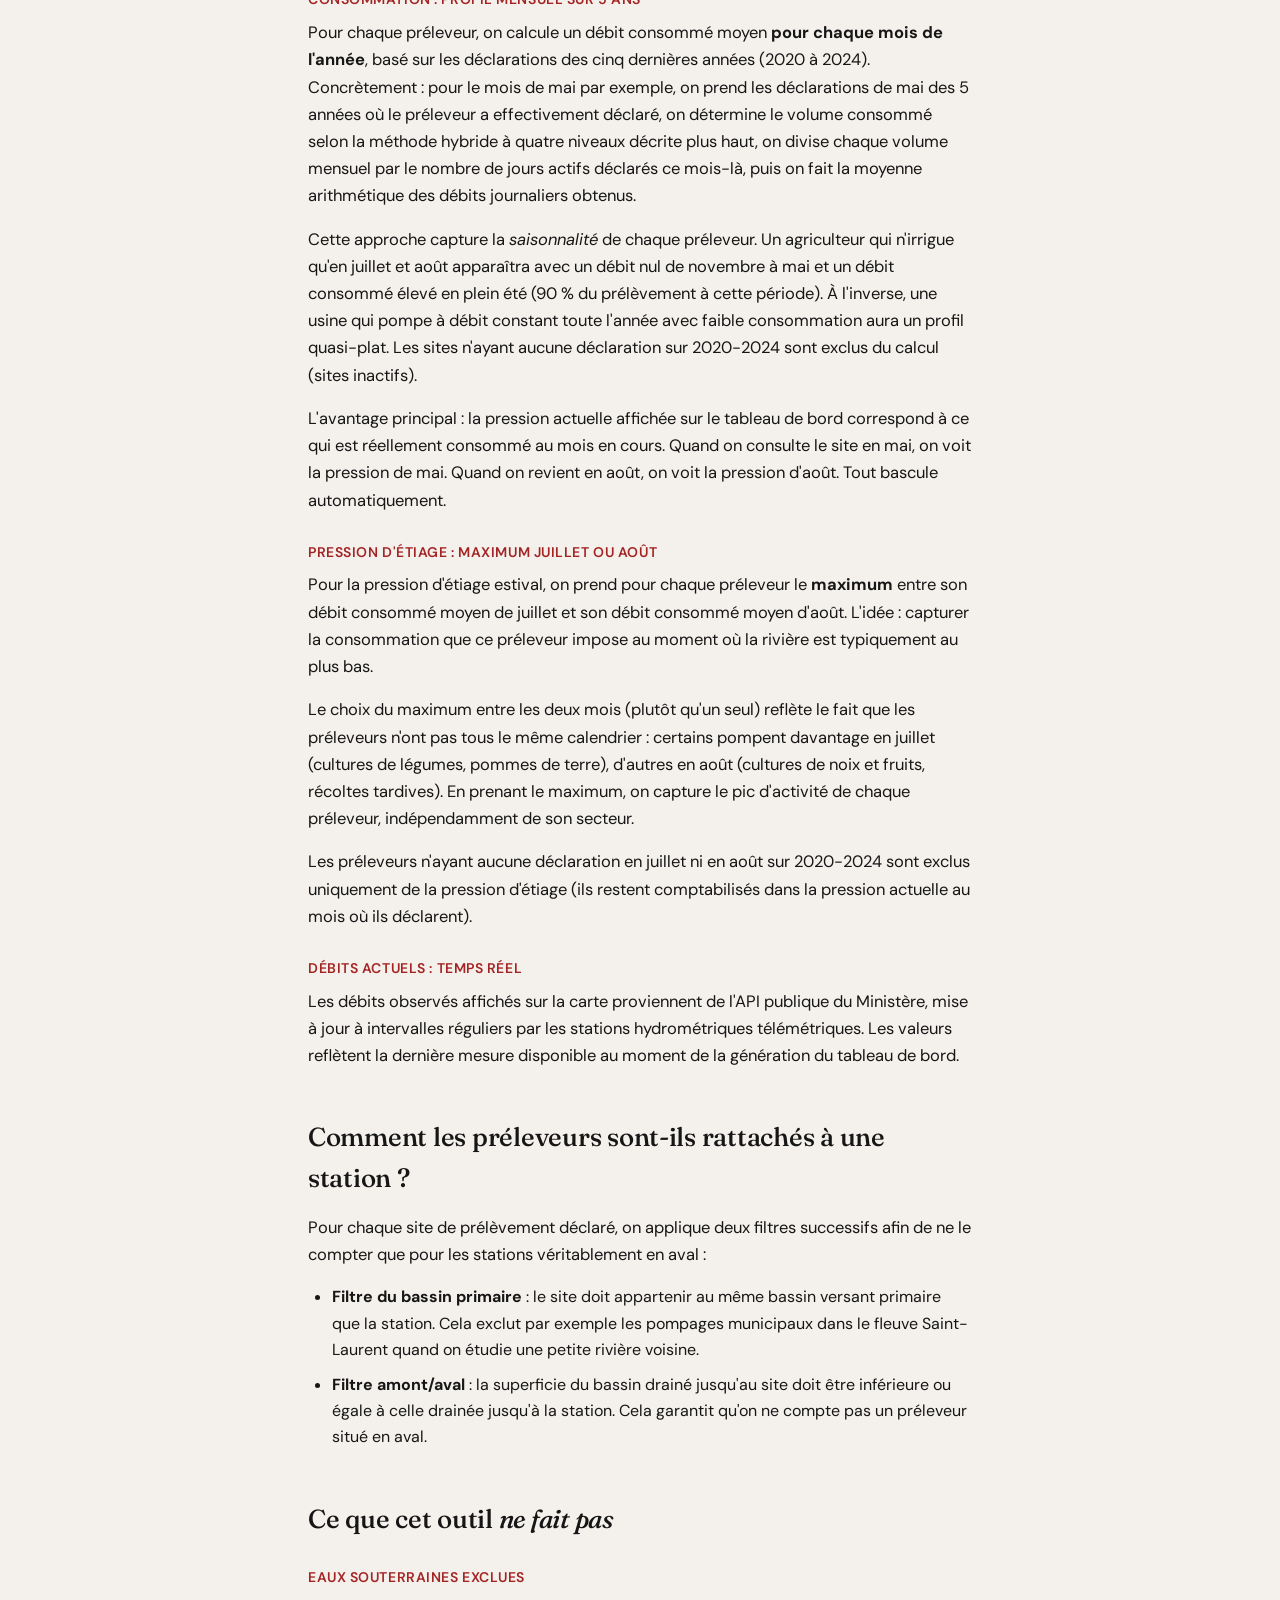
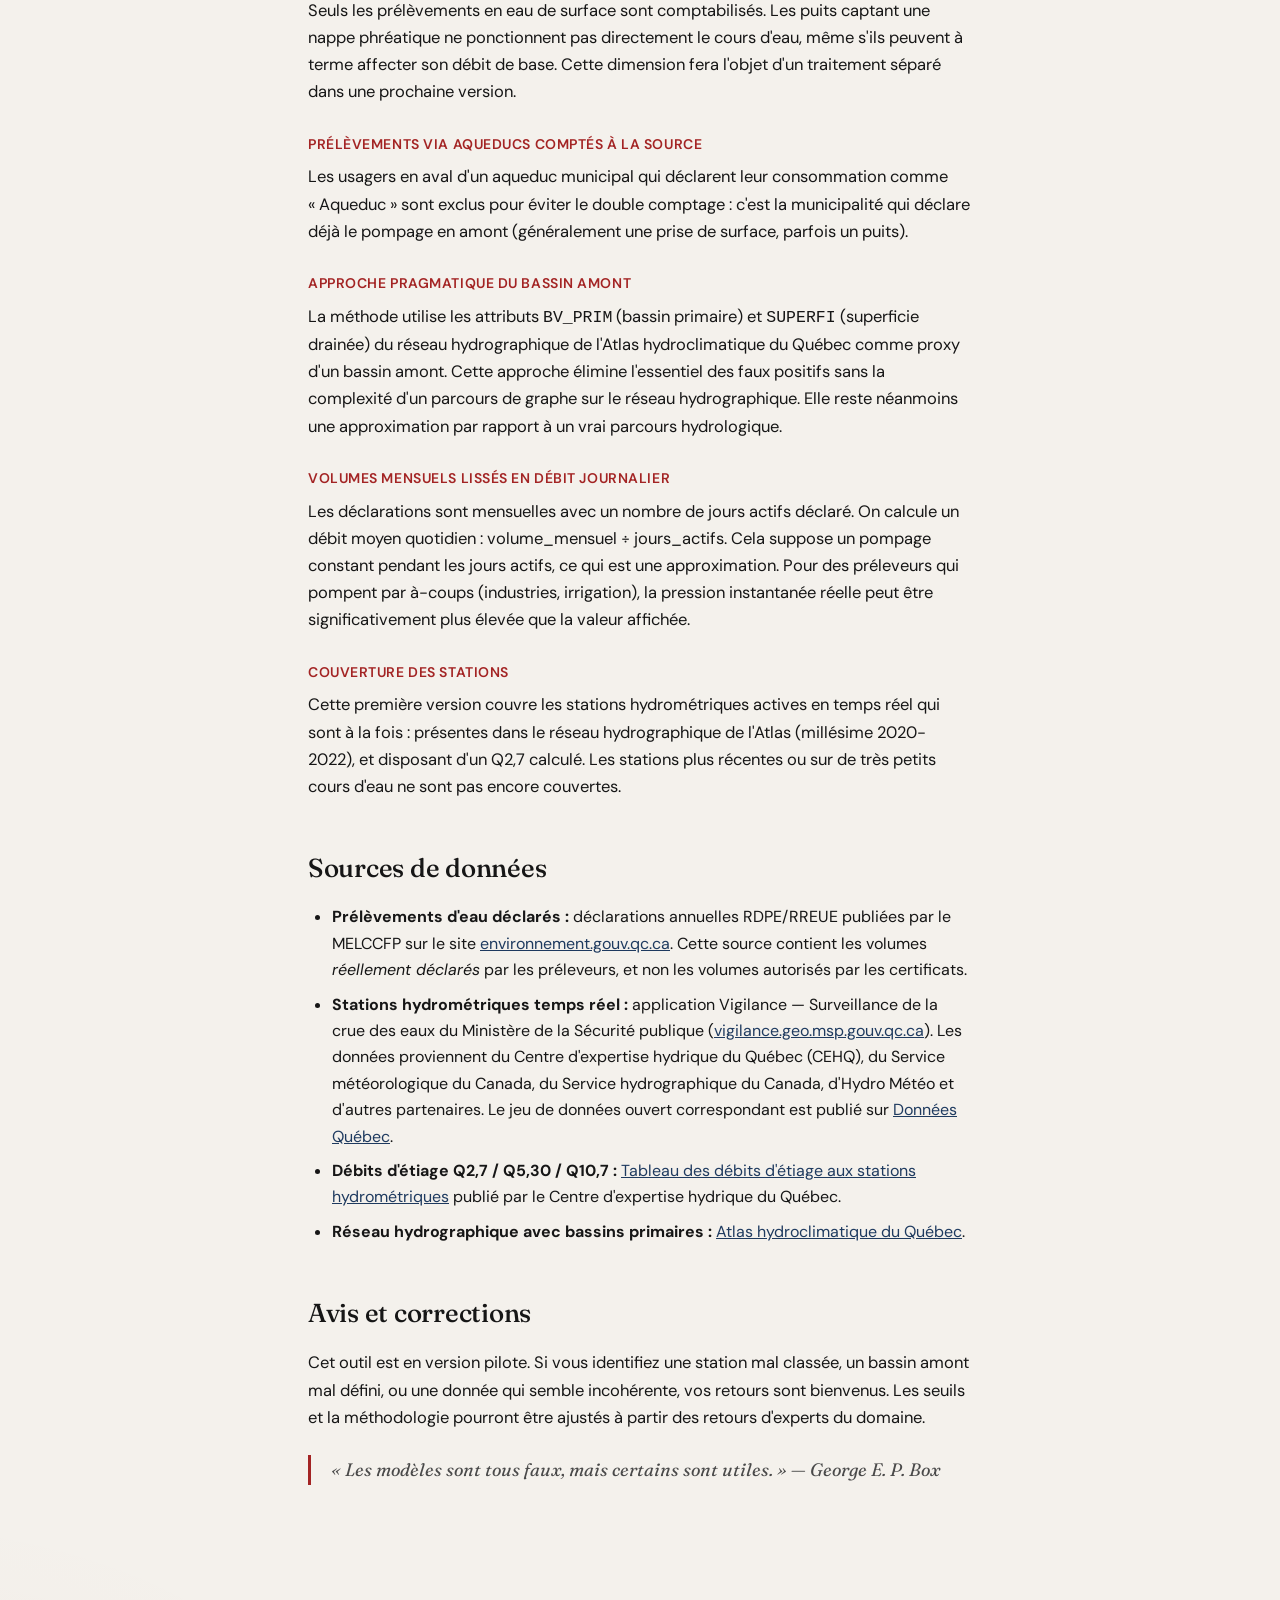
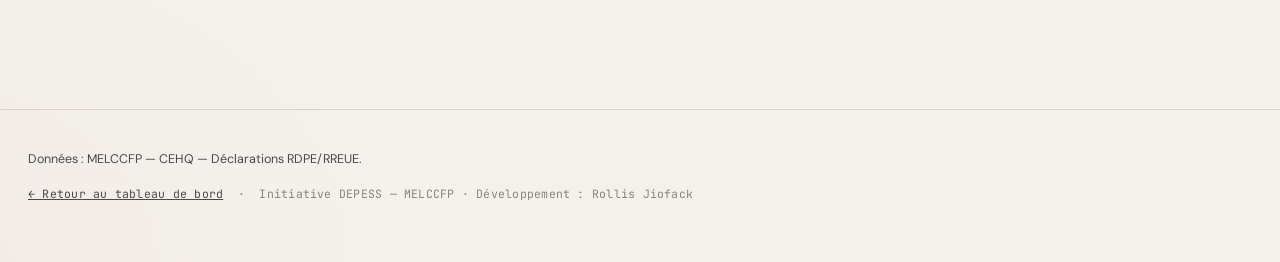
==== commit 24548853: "Sauvegarde avant bascule consommation" ====
--- a/web/apropos.html
+++ b/web/apropos.html
@@ -148,10 +148,11 @@
   <p class="hero-eyebrow" style="color:var(--accent);font-weight:600;letter-spacing:0.22em;">À propos</p>
   <h1>Méthodologie et limitations</h1>
   <p class="lead">
-    Cet outil croise les déclarations annuelles de prélèvements d'eau (RDPE/RREUE) avec les
-    débits temps réel des stations hydrométriques publiés par le Ministère de l'Environnement.
-    Voici comment la pression est calculée, quels seuils sont utilisés, et les limites
-    qu'il faut connaître pour interpréter correctement les résultats.
+    Cet outil croise les déclarations annuelles de prélèvements et de consommation d'eau
+    (RDPE/RREUE) avec les débits temps réel des stations hydrométriques publiés par le
+    Ministère de l'Environnement. Voici comment la pression est calculée à partir du
+    volume <em>consommé</em> (et non simplement prélevé), quels seuils sont utilisés,
+    et les limites qu'il faut connaître pour interpréter correctement les résultats.
   </p>
 
   <h2 id="formule">Comment la pression est-elle calculée&nbsp;?</h2>
@@ -163,18 +164,20 @@
 
   <h3>Pression actuelle</h3>
   <div class="formula-box">
-    pression&nbsp;=&nbsp;prélèvement&nbsp;÷&nbsp;(débit_observé&nbsp;+&nbsp;prélèvement)&nbsp;×&nbsp;100
+    pression&nbsp;=&nbsp;consommation&nbsp;÷&nbsp;(débit_observé&nbsp;+&nbsp;consommation)&nbsp;×&nbsp;100
   </div>
   <p>
-    Le débit observé à la station est <em>déjà amputé</em> des prélèvements amont. En l'additionnant
-    au volume prélevé, on reconstitue le débit naturel qu'aurait la rivière sans ces ponctions.
-    La pression représente alors la part de ce débit naturel qui est aujourd'hui ponctionnée.
+    Le débit observé à la station représente déjà ce qui reste dans la rivière après
+    consommation par les préleveurs amont. En l'additionnant au volume consommé,
+    on reconstitue le débit naturel qu'aurait la rivière sans ces ponctions nettes.
+    La pression représente alors la part de ce débit naturel qui est aujourd'hui
+    perdue par évaporation, intégration aux produits ou autre cause non restitutive.
     L'indicateur est borné entre 0 et 100 %.
   </p>
 
   <h3>Pression en étiage</h3>
   <div class="formula-box">
-    pression&nbsp;=&nbsp;prélèvement&nbsp;÷&nbsp;(Q2,7_estival&nbsp;+&nbsp;prélèvement)&nbsp;×&nbsp;100
+    pression&nbsp;=&nbsp;consommation&nbsp;÷&nbsp;(Q2,7_estival&nbsp;+&nbsp;consommation)&nbsp;×&nbsp;100
   </div>
   <p>
     Le Q2,7 estival est le débit minimum sur 7 jours consécutifs avec une période de retour
@@ -182,7 +185,78 @@
     référence utilisée pour caractériser le débit d'étiage d'un cours d'eau. En remplaçant le
     débit actuel par cette valeur seuil, on obtient une lecture de risque structurel&nbsp;:
     <em>« si la rivière atteignait son étiage récurrent, quelle part de son débit serait
-    ponctionnée par les prélèvements déclarés&nbsp;? »</em>
+    perdue par la consommation déclarée&nbsp;? »</em>
+  </p>
+
+  <h2 id="consommation">Pourquoi la consommation et non le prélèvement&nbsp;?</h2>
+  <p>
+    Cet outil utilise le volume <strong>consommé</strong> et non le volume <strong>prélevé</strong>
+    pour calculer la pression sur le cours d'eau. La différence est fondamentale&nbsp;:
+  </p>
+  <ul>
+    <li>
+      <strong>Volume prélevé</strong>&nbsp;: ce qui est pompé dans la rivière à un site
+      donné. Une partie peut être restituée plus loin (eaux usées traitées, eau de
+      refroidissement industrielle, eau de procédé recyclée).
+    </li>
+    <li>
+      <strong>Volume consommé</strong>&nbsp;: ce qui est <em>réellement perdu</em> pour
+      le cours d'eau, par évaporation, intégration aux produits, ou autre raison
+      non restitutive. C'est cette portion qui exerce une pression nette sur le débit.
+    </li>
+  </ul>
+  <p>
+    Une usine de papier qui pompe 10&nbsp;m³/s mais en restitue 95&nbsp;% n'a pas le même
+    impact qu'un irrigant qui pompe 1&nbsp;m³/s mais en évapore 90&nbsp;%. Les deux
+    pompent dans la rivière, mais seule l'évaporation par les cultures représente une
+    perte nette. En passant du prélèvement à la consommation, on capture la pression
+    réelle sur la ressource.
+  </p>
+
+  <h3>Comment la consommation est-elle déterminée&nbsp;?</h3>
+  <p>
+    Pour chaque préleveur et chaque mois, on applique une méthode hybride à quatre
+    niveaux, par ordre de priorité&nbsp;:
+  </p>
+  <ol style="margin: 8px 0 24px 24px;">
+    <li style="margin-bottom: 8px;">
+      <strong>Donnée déclarée</strong>&nbsp;: si le préleveur a déclaré directement son
+      volume consommé dans le formulaire RDPE, on utilise cette valeur. (~33&nbsp;%
+      des déclarations 2020-2024.)
+    </li>
+    <li style="margin-bottom: 8px;">
+      <strong>Coefficient officiel du Tableau 3 du Guide du préleveur</strong>&nbsp;:
+      pour les secteurs explicitement couverts par la réglementation
+      (aqueducs municipaux 15&nbsp;%, irrigation et terrains de golf 90&nbsp;%, élevage
+      80&nbsp;%, aquaculture 0&nbsp;%). (~30&nbsp;% des déclarations.)
+    </li>
+    <li style="margin-bottom: 8px;">
+      <strong>Médiane empirique par SCIAN</strong>&nbsp;: pour les secteurs non couverts
+      par le Tableau 3, on utilise la médiane historique des ratios consommation/prélèvement
+      observés pour ce SCIAN dans la base RDPE 2020-2024 (calculée uniquement quand
+      au moins 5 observations sont disponibles). (~21&nbsp;% des déclarations.)
+    </li>
+    <li>
+      <strong>Coefficient par défaut</strong>&nbsp;: pour les SCIAN sans aucune
+      donnée historique, on suppose une consommation égale au prélèvement
+      (coefficient&nbsp;=&nbsp;1,0). Choix conservateur. (~16&nbsp;% des déclarations.)
+    </li>
+  </ol>
+
+  <h3>Cas des lieux à plusieurs sites de prélèvement</h3>
+  <p>
+    Un préleveur peut exploiter plusieurs sites de prélèvement à un même lieu (par
+    exemple plusieurs prises d'eau ou plusieurs puits). Le volume consommé est
+    déclaré au niveau du lieu × secteur SCIAN × mois, pas du site individuel.
+  </p>
+  <p>
+    Pour répartir cette consommation entre les sites du même lieu, nous appliquons
+    une <strong>répartition proportionnelle au volume prélevé</strong>. Si un site
+    représente 70&nbsp;% du volume total prélevé d'un lieu pour un mois donné, on lui
+    attribue 70&nbsp;% de la consommation déclarée pour ce lieu. C'est la seule
+    répartition physiquement défendable&nbsp;: un site qui pompe davantage est
+    proportionnellement responsable d'une part plus importante de la consommation
+    finale.
   </p>
 
   <h2 id="seuils">Seuils d'interprétation</h2>
@@ -237,25 +311,27 @@
 
   <h2 id="periode">Période et fréquence des données</h2>
 
-  <h3>Prélèvements&nbsp;: profil mensuel sur 5 ans</h3>
-  <p>
-    Pour chaque préleveur, on calcule un débit moyen <strong>pour chaque mois de
-    l'année</strong>, basé sur les déclarations des cinq dernières années (2020 à 2024).
+  <h3>Consommation&nbsp;: profil mensuel sur 5 ans</h3>
+  <p>
+    Pour chaque préleveur, on calcule un débit consommé moyen <strong>pour chaque mois
+    de l'année</strong>, basé sur les déclarations des cinq dernières années (2020 à 2024).
     Concrètement&nbsp;: pour le mois de mai par exemple, on prend les déclarations de
-    mai des 5 années où le préleveur a effectivement déclaré, on divise chaque volume
-    mensuel par le nombre de jours actifs déclarés ce mois-là, puis on fait la moyenne
-    arithmétique des débits journaliers obtenus.
+    mai des 5 années où le préleveur a effectivement déclaré, on détermine le volume
+    consommé selon la méthode hybride à quatre niveaux décrite plus haut, on divise
+    chaque volume mensuel par le nombre de jours actifs déclarés ce mois-là, puis on
+    fait la moyenne arithmétique des débits journaliers obtenus.
   </p>
   <p>
     Cette approche capture la <em>saisonnalité</em> de chaque préleveur. Un agriculteur
     qui n'irrigue qu'en juillet et août apparaîtra avec un débit nul de novembre à mai
-    et un débit élevé en plein été. À l'inverse, une usine qui pompe à débit constant
-    toute l'année aura un profil quasi-plat. Les sites n'ayant aucune déclaration sur
+    et un débit consommé élevé en plein été (90&nbsp;% du prélèvement à cette période).
+    À l'inverse, une usine qui pompe à débit constant toute l'année avec faible
+    consommation aura un profil quasi-plat. Les sites n'ayant aucune déclaration sur
     2020-2024 sont exclus du calcul (sites inactifs).
   </p>
   <p>
     L'avantage principal&nbsp;: la pression actuelle affichée sur le tableau de bord
-    correspond à ce qui est réellement prélevé au mois en cours. Quand on consulte le
+    correspond à ce qui est réellement consommé au mois en cours. Quand on consulte le
     site en mai, on voit la pression de mai. Quand on revient en août, on voit la
     pression d'août. Tout bascule automatiquement.
   </p>
@@ -263,9 +339,9 @@
   <h3>Pression d'étiage&nbsp;: maximum juillet ou août</h3>
   <p>
     Pour la pression d'étiage estival, on prend pour chaque préleveur le
-    <strong>maximum</strong> entre son débit moyen de juillet et son débit moyen d'août.
-    L'idée&nbsp;: capturer le débit que ce préleveur impose au moment où la rivière est
-    typiquement au plus bas.
+    <strong>maximum</strong> entre son débit consommé moyen de juillet et son débit
+    consommé moyen d'août. L'idée&nbsp;: capturer la consommation que ce préleveur
+    impose au moment où la rivière est typiquement au plus bas.
   </p>
   <p>
     Le choix du maximum entre les deux mois (plutôt qu'un seul) reflète le fait que les
@@ -393,7 +469,7 @@
   </p>
 
   <p class="quote">
-    «&nbsp;Les modèles sont tous faux, mais certains sont utiles.&nbsp;» &nbsp;George E. P. Box
+    «&nbsp;Les modèles sont tous faux, mais certains sont utiles.&nbsp;» —&nbsp;George E. P. Box
   </p>
 
 </main>
@@ -401,12 +477,12 @@
 <footer class="foot">
   <div class="foot-inner">
     <p class="foot-line">
-      Données&nbsp;: MELCCFP - CEHQ - Déclarations RDPE/RREUE.
+      Données&nbsp;: MELCCFP — CEHQ — Déclarations RDPE/RREUE.
     </p>
     <p class="foot-meta">
       <a href="index.html">← Retour au tableau de bord</a>
       &nbsp;·&nbsp;
-      Initiative DEPESS - MELCCFP · Développement&nbsp;: Rollis&nbsp;Jiofack
+      Initiative DEPESS — MELCCFP · Développement&nbsp;: Rollis&nbsp;Jiofack
     </p>
   </div>
 </footer>
--- a/web/styles.css
+++ b/web/styles.css
@@ -689,19 +689,16 @@
   .metric-value { font-size: 36px; }
 }
 
-/* Correction permanente : stabilise les marqueurs Leaflet au survol
-   - évite l’effet "yoyo" causé par transform: scale() sur les pastilles SVG
-   - conserve un rayon fixe et un comportement de clic stable */
-.leaflet-interactive.station-marker,
-.station-marker {
+
+/* Correction permanente : stabilise les marqueurs Leaflet au survol */
+.leaflet-interactive.station-marker {
   cursor: pointer;
   pointer-events: auto;
   transition: none !important;
   transform: none !important;
 }
 
-.leaflet-interactive.station-marker:hover,
-.station-marker:hover {
+.leaflet-interactive.station-marker:hover {
   transform: none !important;
   filter: none !important;
   stroke-width: 2 !important;
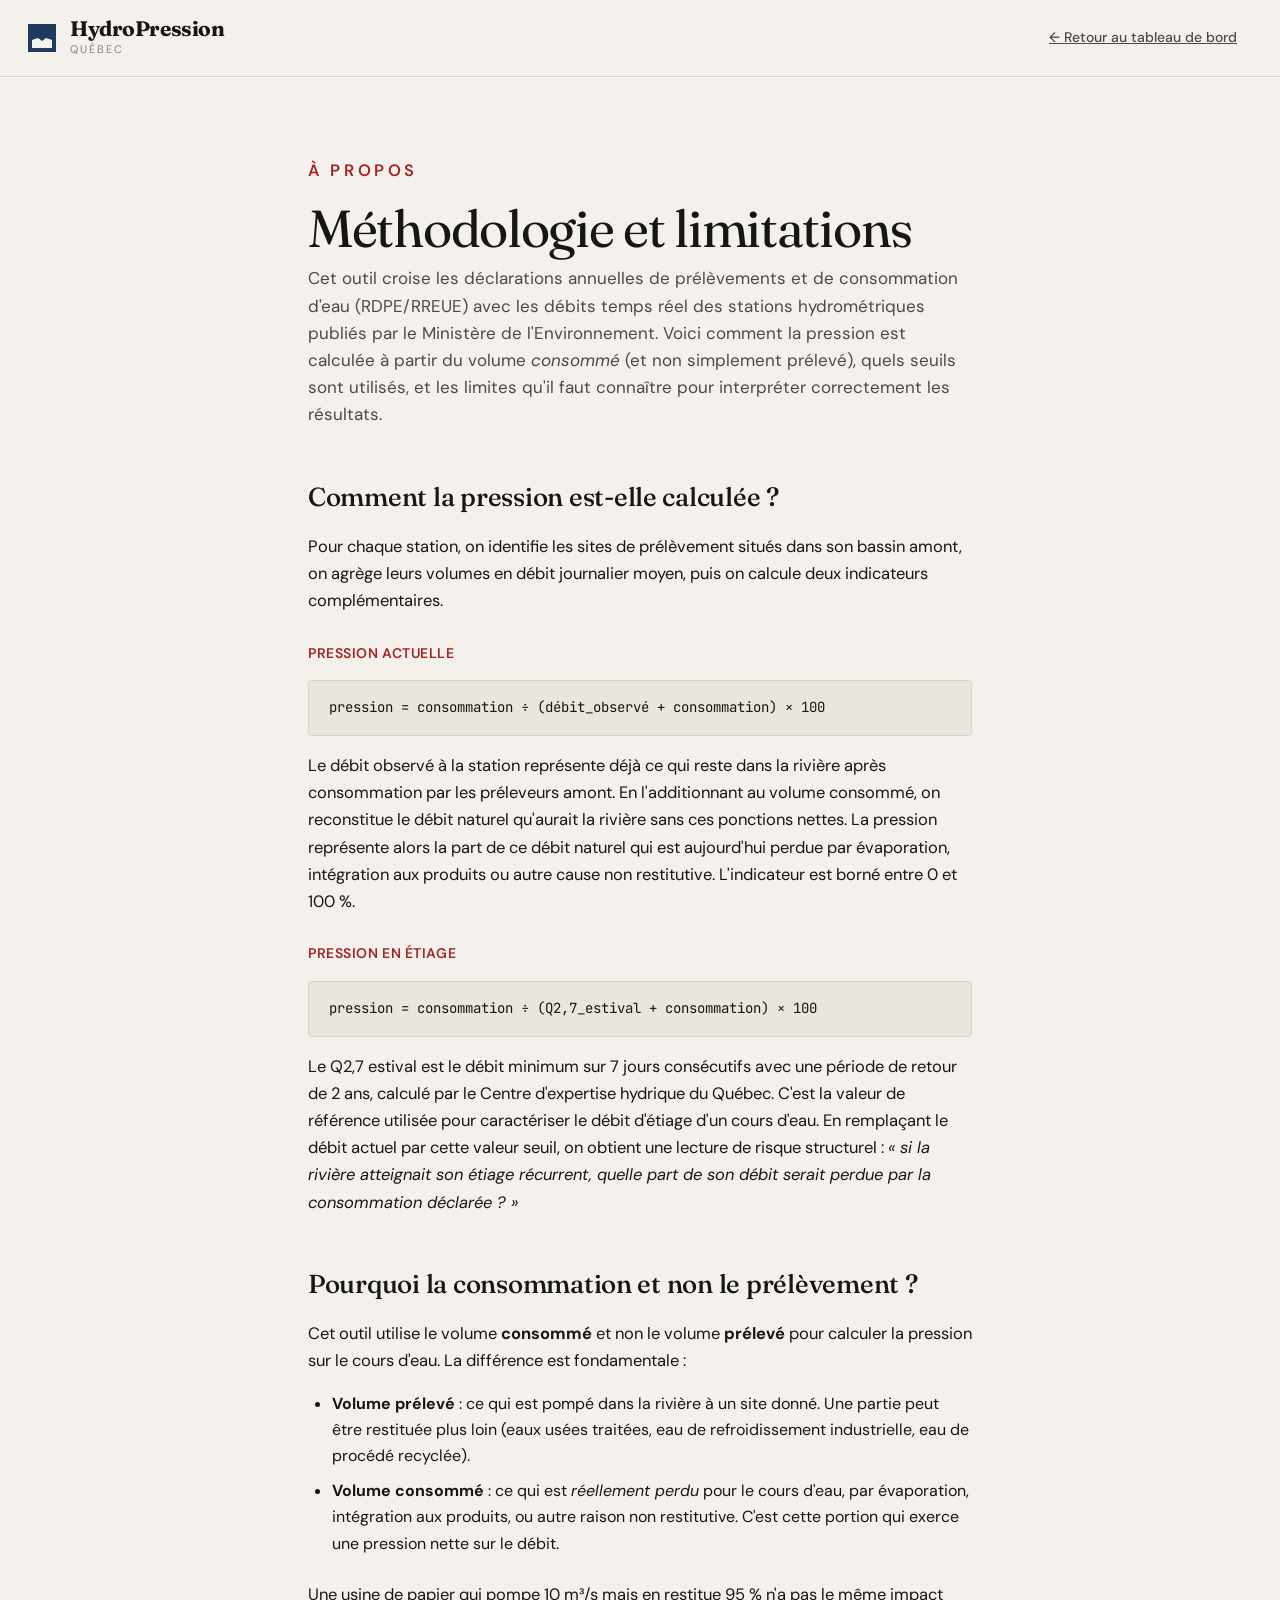
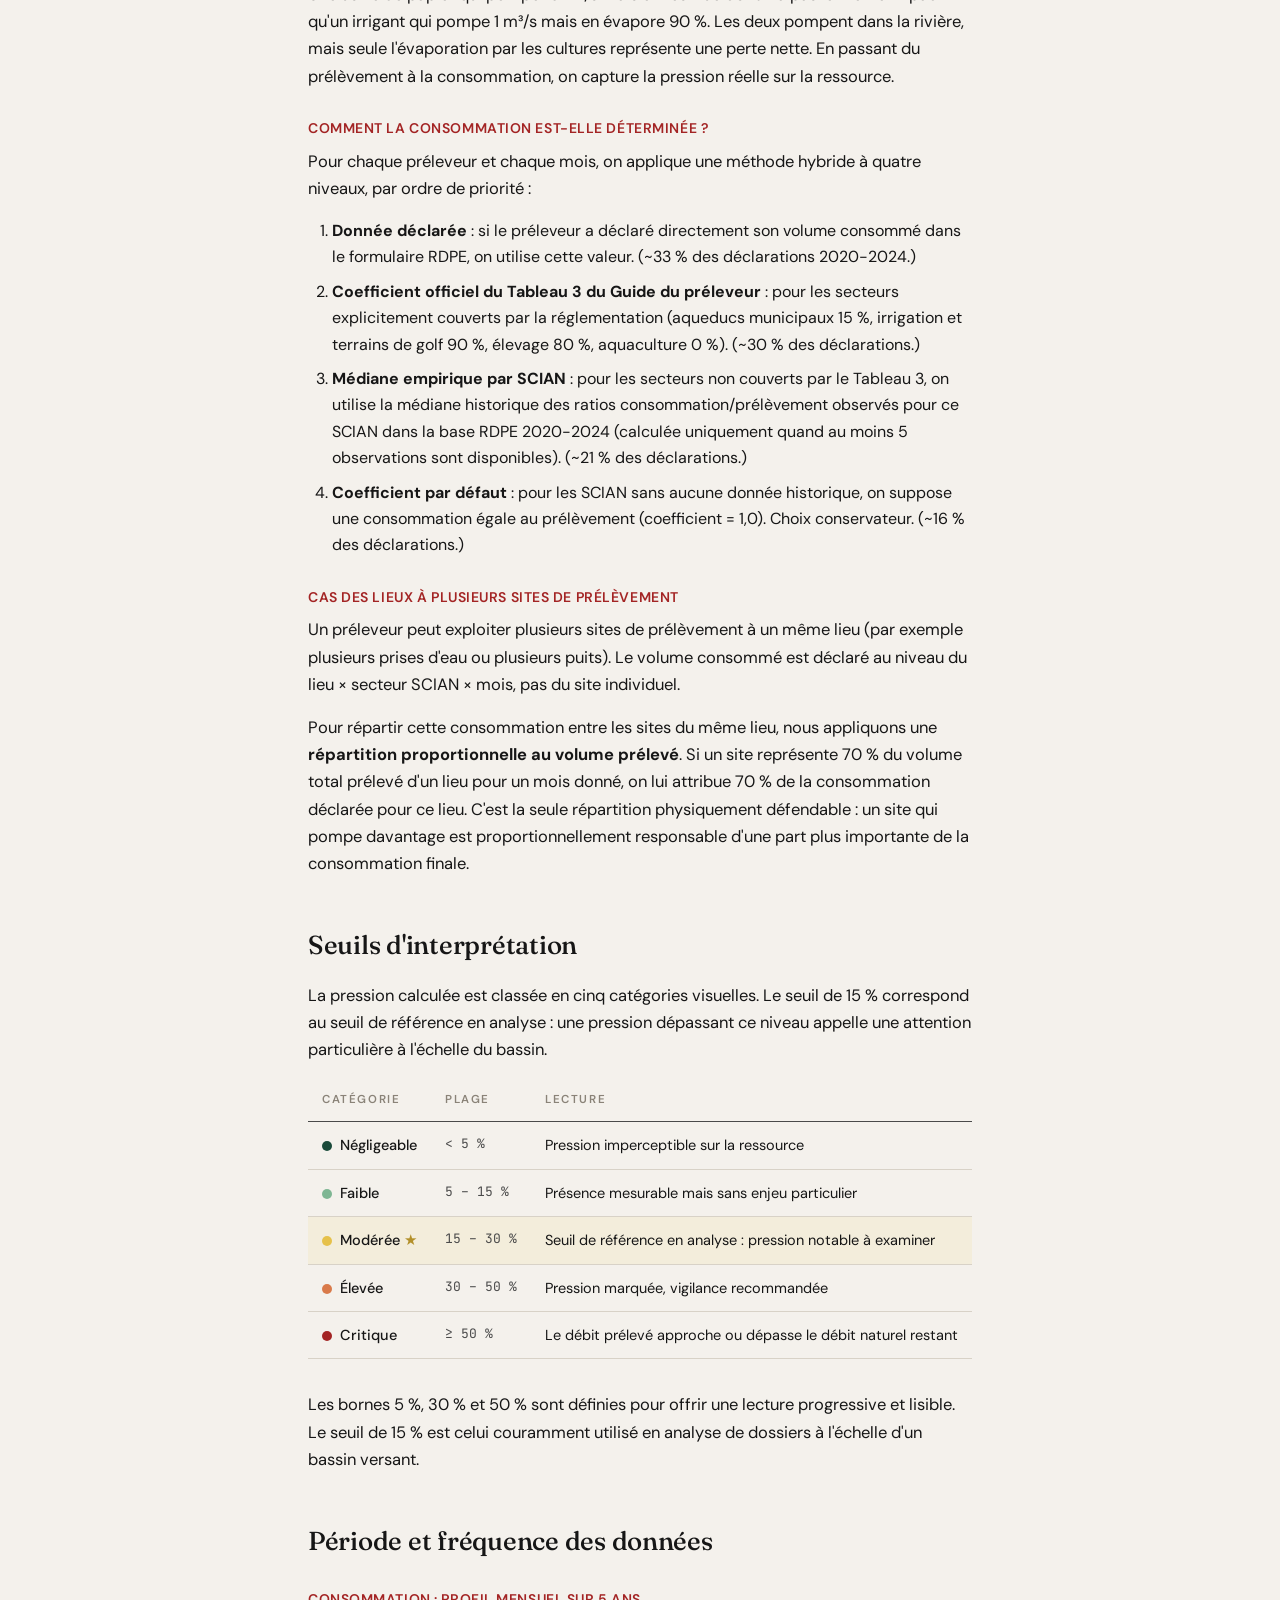
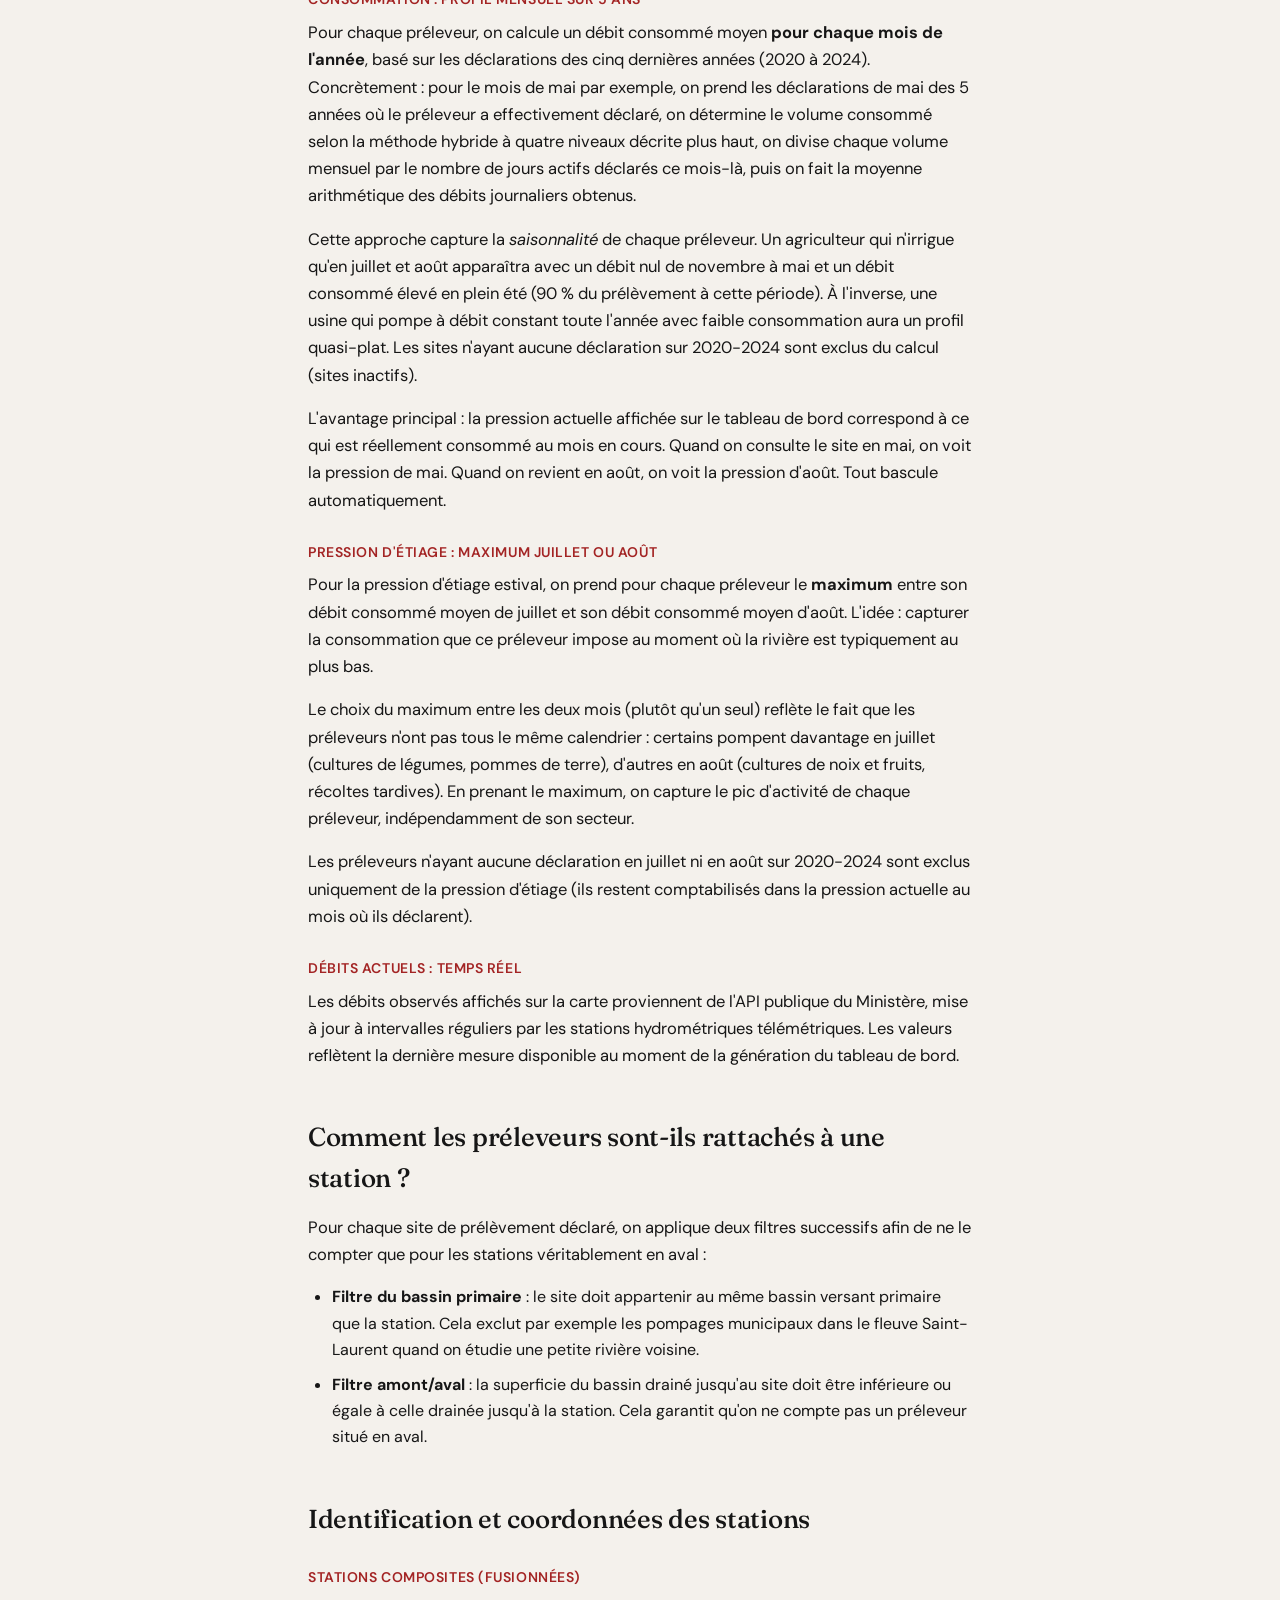
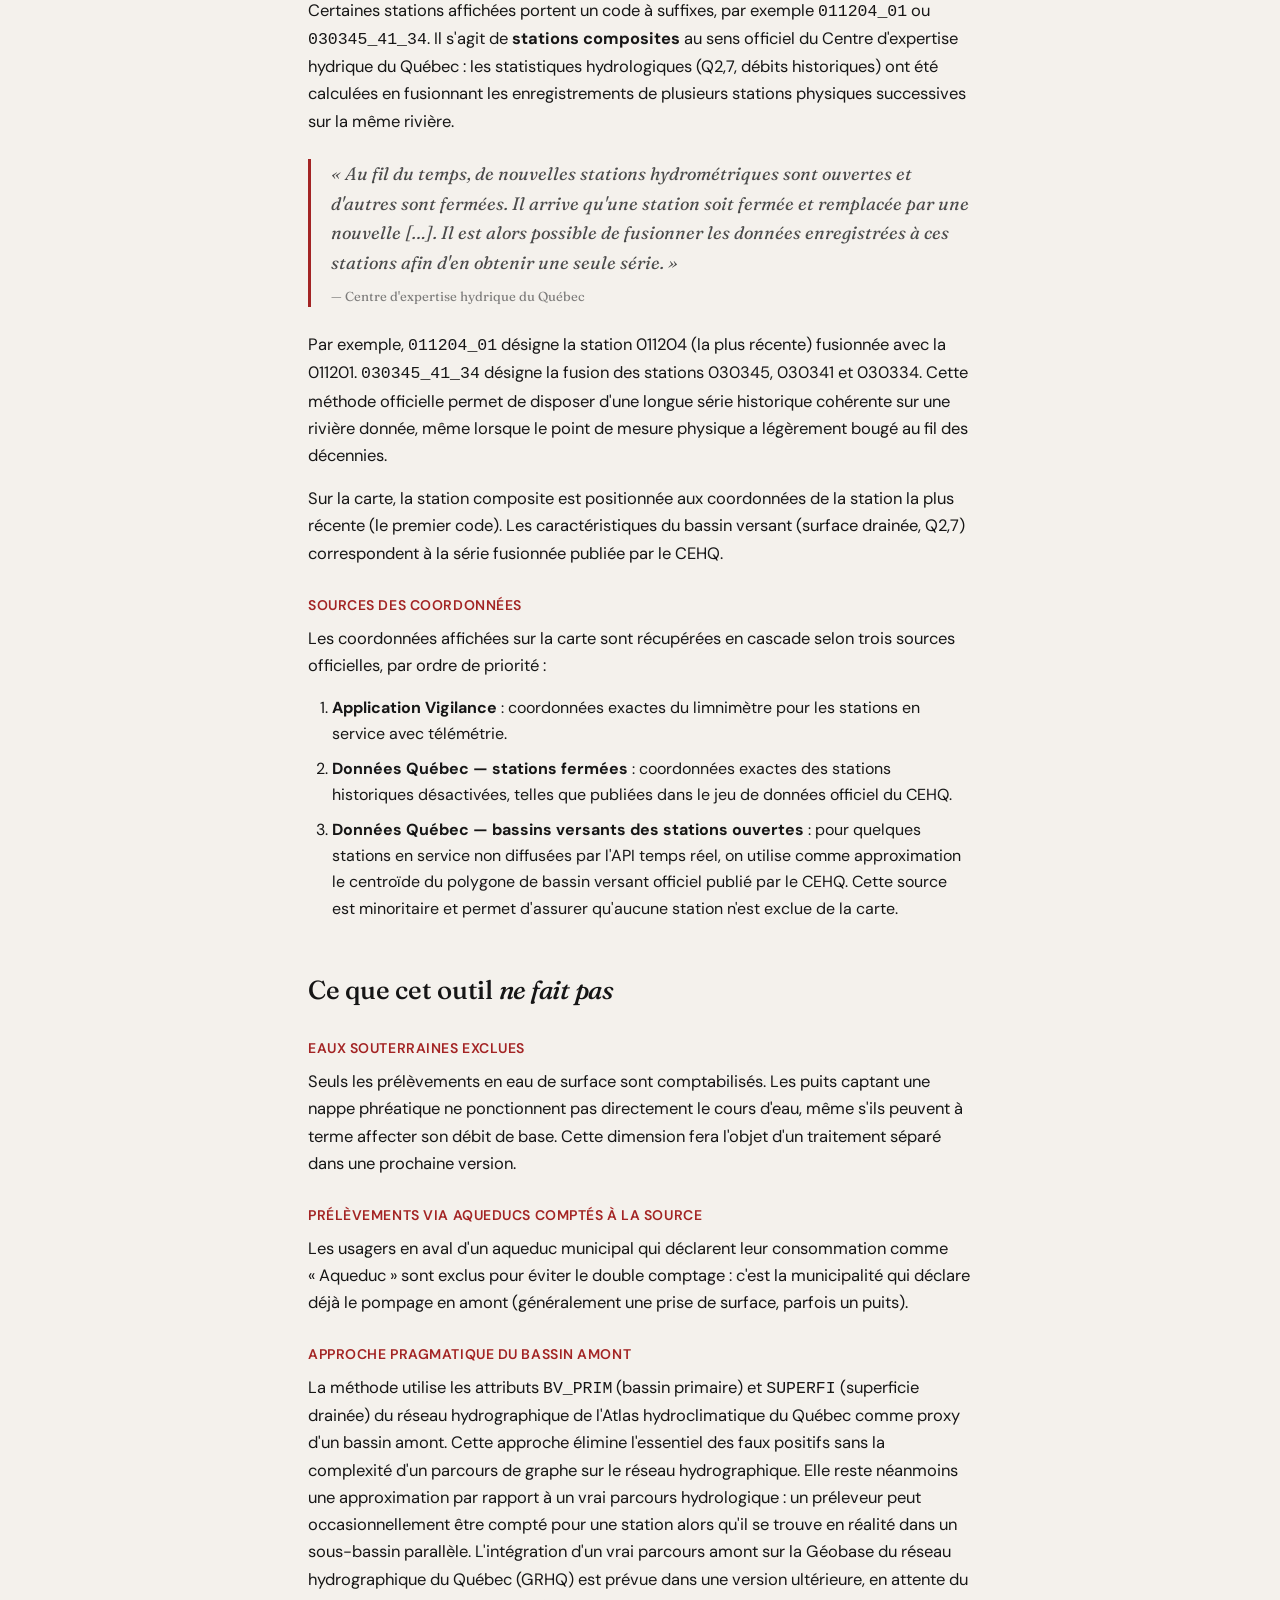
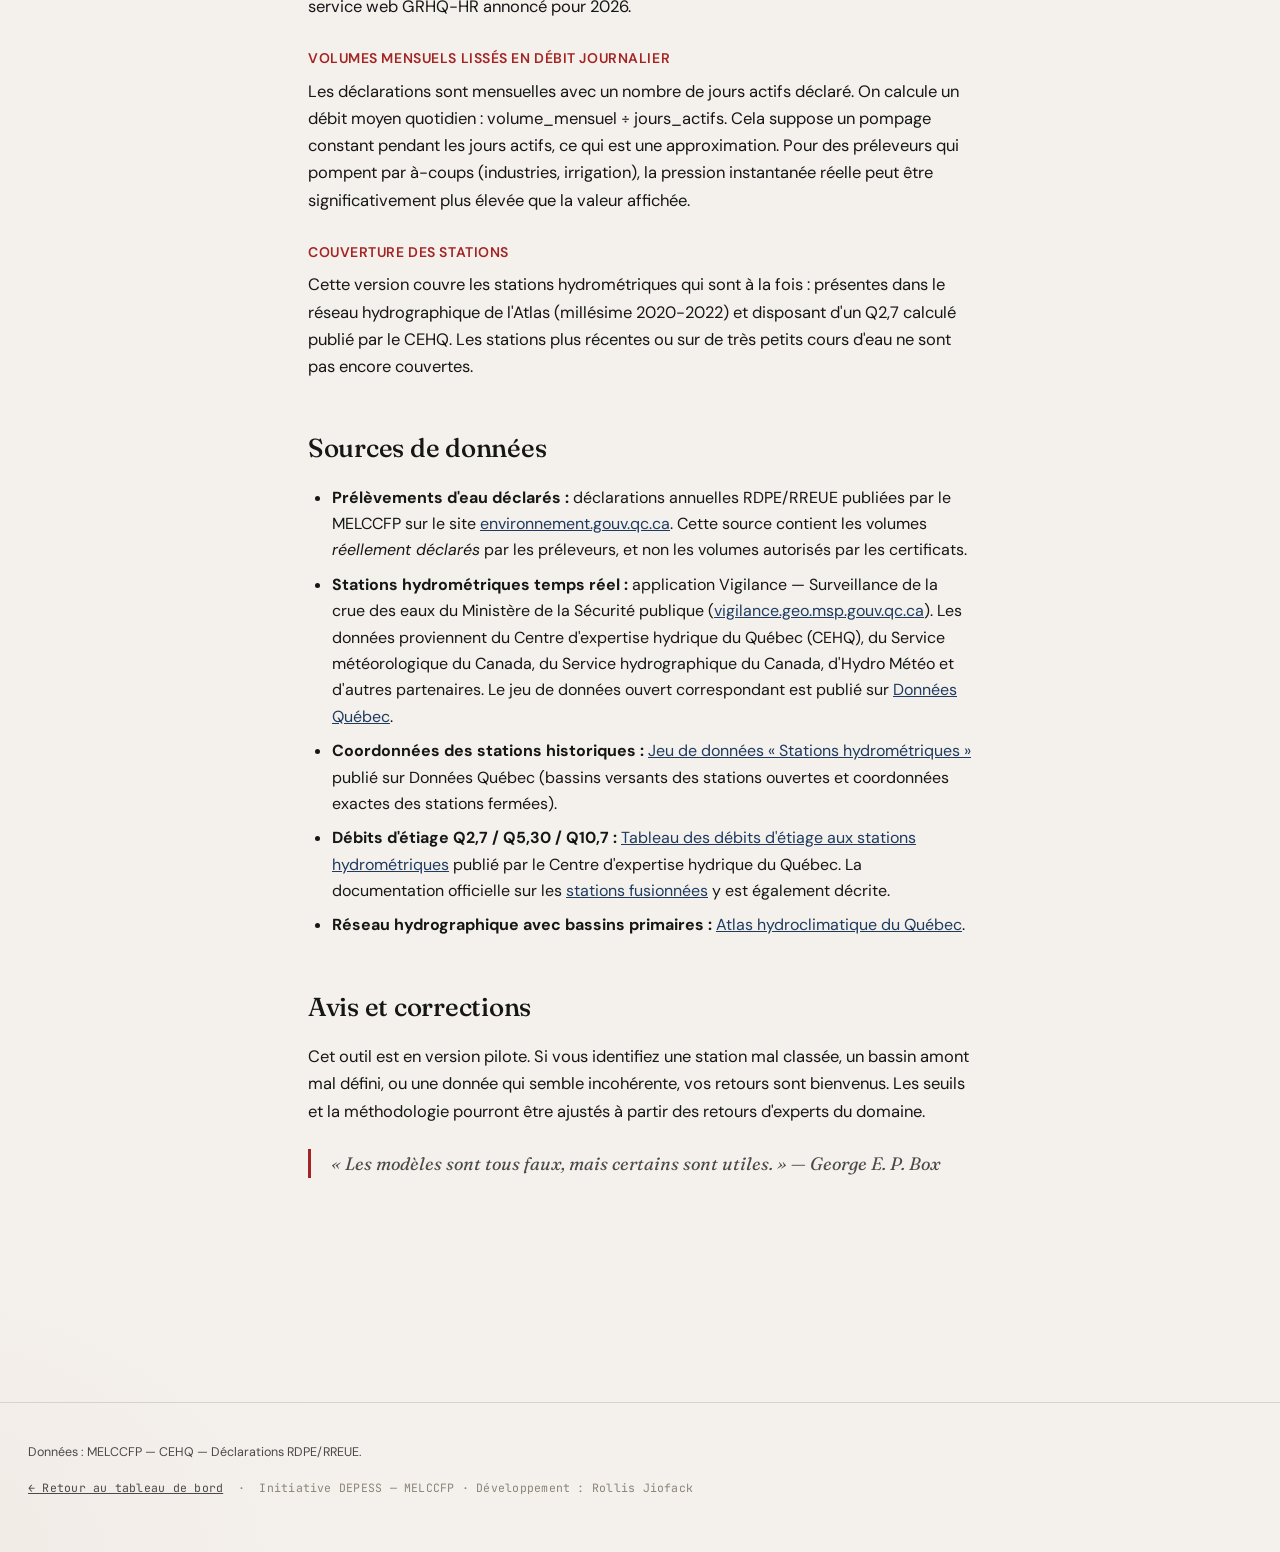
==== commit 23f6b8ae: "docs: ajoute section stations composites + cascade coordonnees CEHQ" ====
--- a/web/apropos.html
+++ b/web/apropos.html
@@ -382,6 +382,63 @@
     </li>
   </ul>
 
+  <h2 id="stations">Identification et coordonnées des stations</h2>
+
+  <h3>Stations composites (fusionnées)</h3>
+  <p>
+    Certaines stations affichées portent un code à suffixes, par exemple
+    <code>011204_01</code> ou <code>030345_41_34</code>. Il s'agit de
+    <strong>stations composites</strong> au sens officiel du Centre d'expertise hydrique
+    du Québec&nbsp;: les statistiques hydrologiques (Q2,7, débits historiques) ont été
+    calculées en fusionnant les enregistrements de plusieurs stations physiques
+    successives sur la même rivière.
+  </p>
+  <p class="quote">
+    «&nbsp;Au fil du temps, de nouvelles stations hydrométriques sont ouvertes et
+    d'autres sont fermées. Il arrive qu'une station soit fermée et remplacée par une
+    nouvelle&nbsp;[…]. Il est alors possible de fusionner les données enregistrées à
+    ces stations afin d'en obtenir une seule série.&nbsp;»
+    <span style="display:block; font-style: normal; font-size:13px; margin-top: 8px; opacity:0.7;">
+      — Centre d'expertise hydrique du Québec
+    </span>
+  </p>
+  <p>
+    Par exemple, <code>011204_01</code> désigne la station 011204 (la plus récente)
+    fusionnée avec la 011201. <code>030345_41_34</code> désigne la fusion des stations
+    030345, 030341 et 030334. Cette méthode officielle permet de disposer d'une longue
+    série historique cohérente sur une rivière donnée, même lorsque le point de mesure
+    physique a légèrement bougé au fil des décennies.
+  </p>
+  <p>
+    Sur la carte, la station composite est positionnée aux coordonnées de la station
+    la plus récente (le premier code). Les caractéristiques du bassin versant (surface
+    drainée, Q2,7) correspondent à la série fusionnée publiée par le CEHQ.
+  </p>
+
+  <h3>Sources des coordonnées</h3>
+  <p>
+    Les coordonnées affichées sur la carte sont récupérées en cascade selon trois
+    sources officielles, par ordre de priorité&nbsp;:
+  </p>
+  <ol style="margin: 8px 0 24px 24px;">
+    <li style="margin-bottom: 8px;">
+      <strong>Application Vigilance</strong>&nbsp;: coordonnées exactes du limnimètre
+      pour les stations en service avec télémétrie.
+    </li>
+    <li style="margin-bottom: 8px;">
+      <strong>Données Québec — stations fermées</strong>&nbsp;: coordonnées exactes
+      des stations historiques désactivées, telles que publiées dans le jeu de
+      données officiel du CEHQ.
+    </li>
+    <li>
+      <strong>Données Québec — bassins versants des stations ouvertes</strong>&nbsp;:
+      pour quelques stations en service non diffusées par l'API temps réel, on
+      utilise comme approximation le centroïde du polygone de bassin versant
+      officiel publié par le CEHQ. Cette source est minoritaire et permet
+      d'assurer qu'aucune station n'est exclue de la carte.
+    </li>
+  </ol>
+
   <h2 id="limitations">Ce que cet outil <em>ne fait pas</em></h2>
 
   <h3>Eaux souterraines exclues</h3>
@@ -407,7 +464,11 @@
     hydroclimatique du Québec comme proxy d'un bassin amont. Cette approche élimine
     l'essentiel des faux positifs sans la complexité d'un parcours de graphe sur le
     réseau hydrographique. Elle reste néanmoins une approximation par rapport à un
-    vrai parcours hydrologique.
+    vrai parcours hydrologique&nbsp;: un préleveur peut occasionnellement être compté
+    pour une station alors qu'il se trouve en réalité dans un sous-bassin parallèle.
+    L'intégration d'un vrai parcours amont sur la Géobase du réseau hydrographique
+    du Québec (GRHQ) est prévue dans une version ultérieure, en attente du service
+    web GRHQ-HR annoncé pour 2026.
   </p>
 
   <h3>Volumes mensuels lissés en débit journalier</h3>
@@ -422,10 +483,10 @@
 
   <h3>Couverture des stations</h3>
   <p>
-    Cette première version couvre les stations hydrométriques actives en temps réel
-    qui sont à la fois&nbsp;: présentes dans le réseau hydrographique de l'Atlas
-    (millésime 2020-2022), et disposant d'un Q2,7 calculé. Les stations plus récentes
-    ou sur de très petits cours d'eau ne sont pas encore couvertes.
+    Cette version couvre les stations hydrométriques qui sont à la fois&nbsp;:
+    présentes dans le réseau hydrographique de l'Atlas (millésime 2020-2022) et
+    disposant d'un Q2,7 calculé publié par le CEHQ. Les stations plus récentes ou
+    sur de très petits cours d'eau ne sont pas encore couvertes.
   </p>
 
   <h2 id="sources">Sources de données</h2>
@@ -448,10 +509,19 @@
       <a href="https://www.donneesquebec.ca/recherche/dataset/station-et-bassin-debit-niveau-grand-public" target="_blank" rel="noopener">Données Québec</a>.
     </li>
     <li>
+      <strong>Coordonnées des stations historiques&nbsp;:</strong>
+      <a href="https://www.donneesquebec.ca/recherche/dataset/stations-hydrometriques" target="_blank" rel="noopener">Jeu
+      de données «&nbsp;Stations hydrométriques&nbsp;»</a> publié sur Données Québec
+      (bassins versants des stations ouvertes et coordonnées exactes des stations
+      fermées).
+    </li>
+    <li>
       <strong>Débits d'étiage Q2,7 / Q5,30 / Q10,7&nbsp;:</strong>
       <a href="https://www.cehq.gouv.qc.ca/debit-etiage/tableau-debits-etiage-stations-hydrometriques.pdf" target="_blank" rel="noopener">Tableau
       des débits d'étiage aux stations hydrométriques</a> publié par le Centre
-      d'expertise hydrique du Québec.
+      d'expertise hydrique du Québec. La documentation officielle sur les
+      <a href="https://www.cehq.gouv.qc.ca/debits-crues/stations-hydrometriques.htm" target="_blank" rel="noopener">stations
+      fusionnées</a> y est également décrite.
     </li>
     <li>
       <strong>Réseau hydrographique avec bassins primaires&nbsp;:</strong>
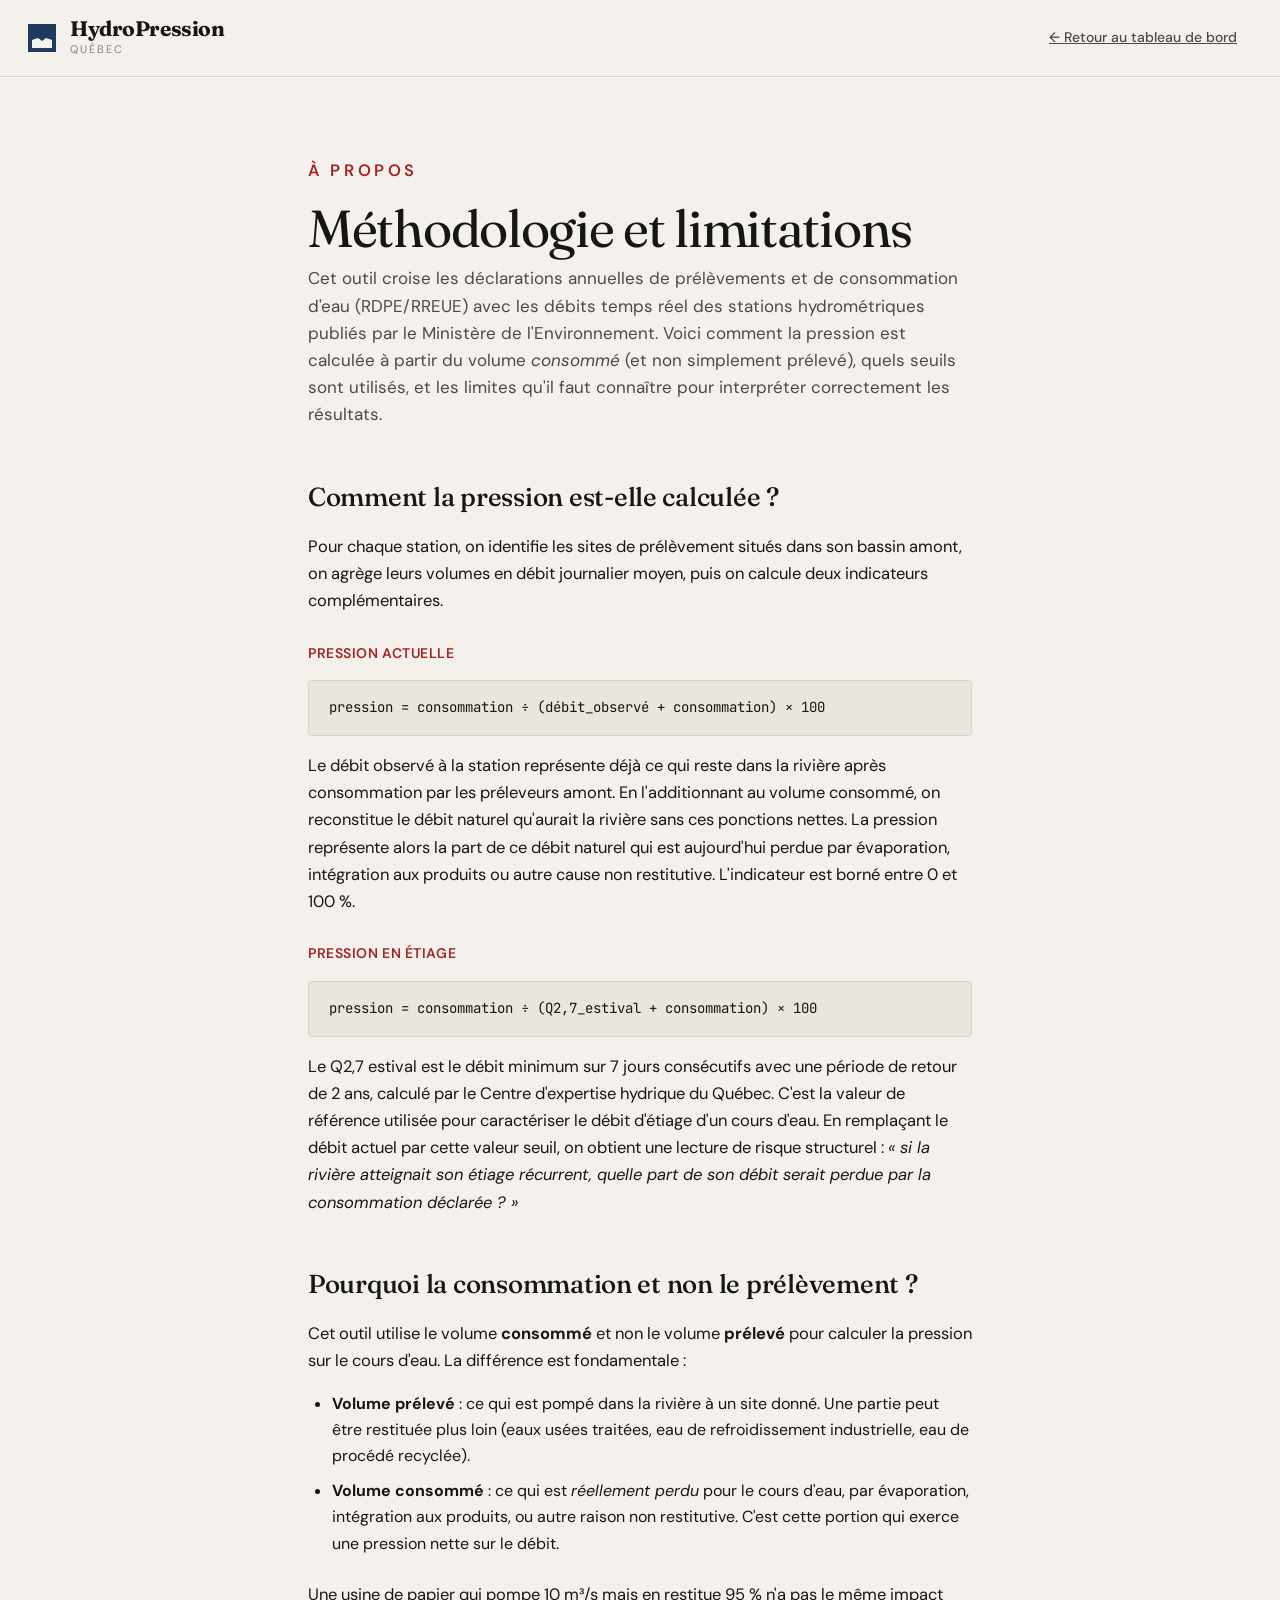
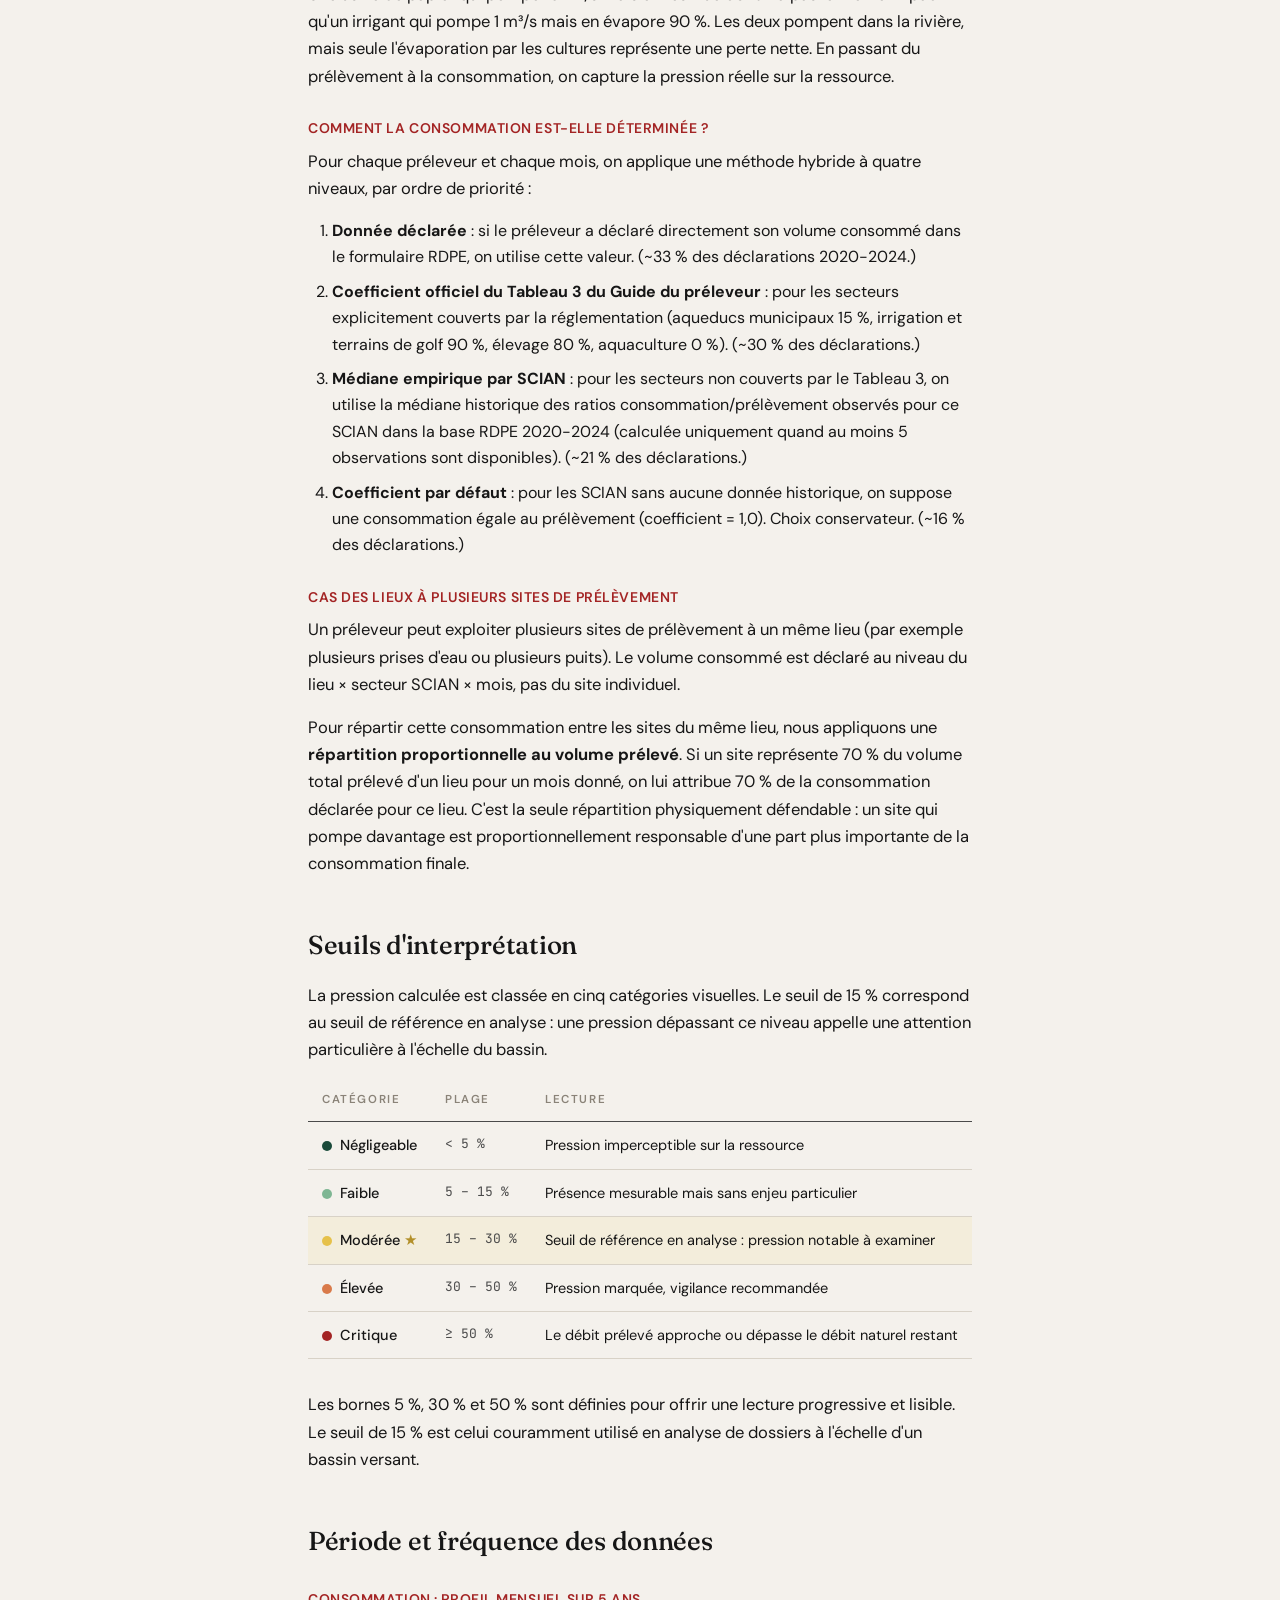
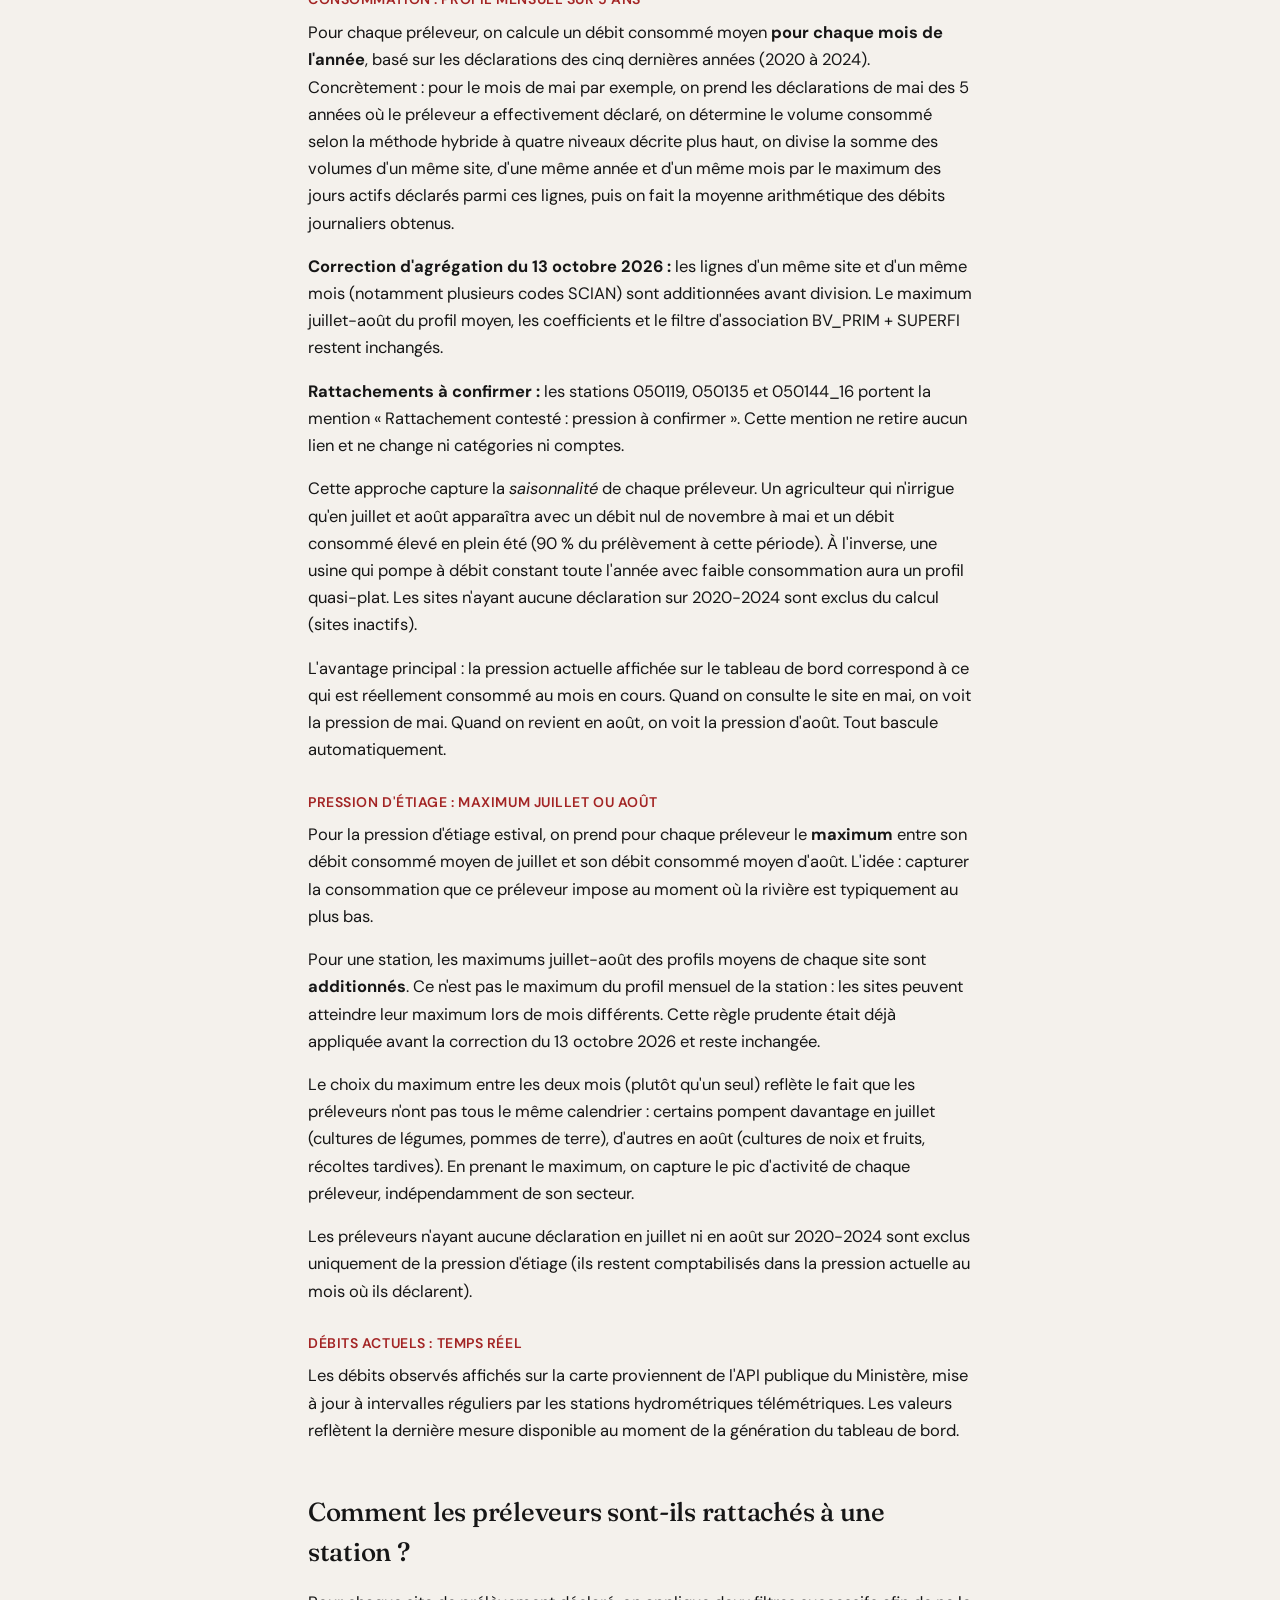
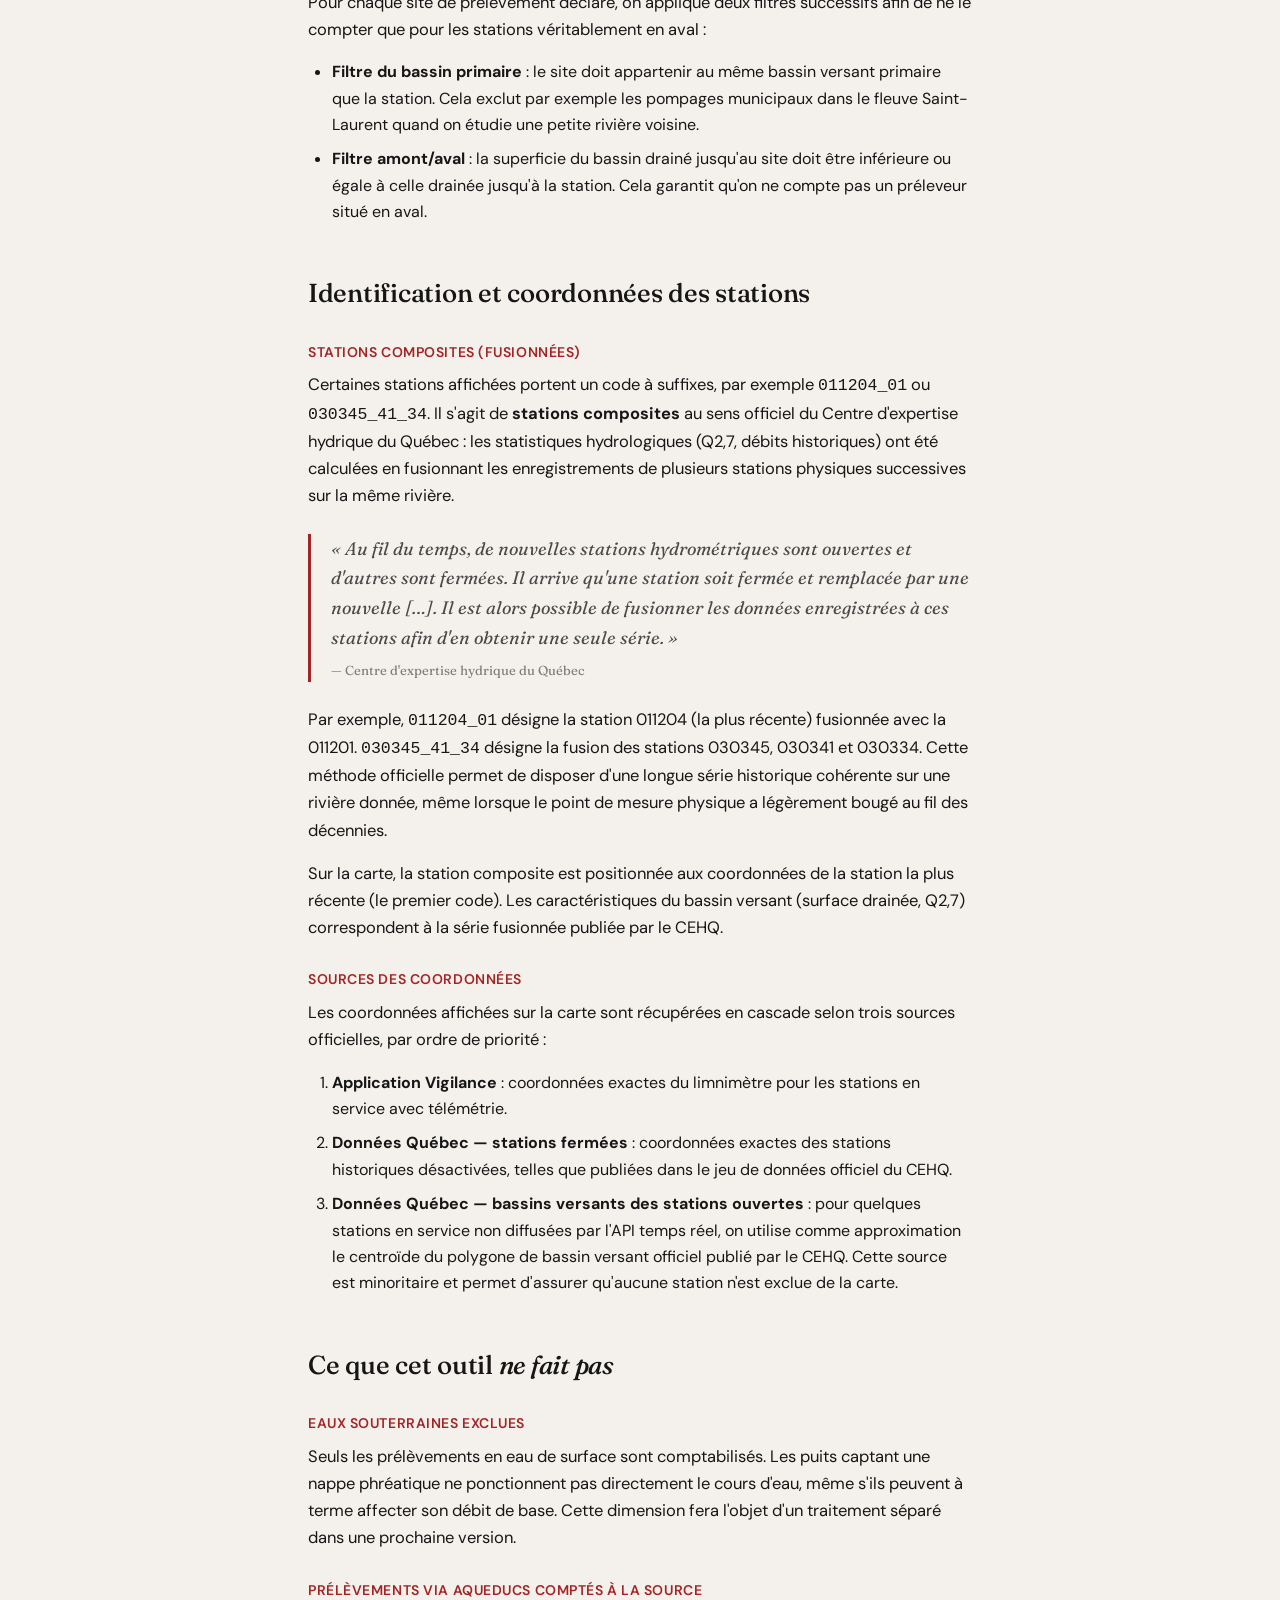
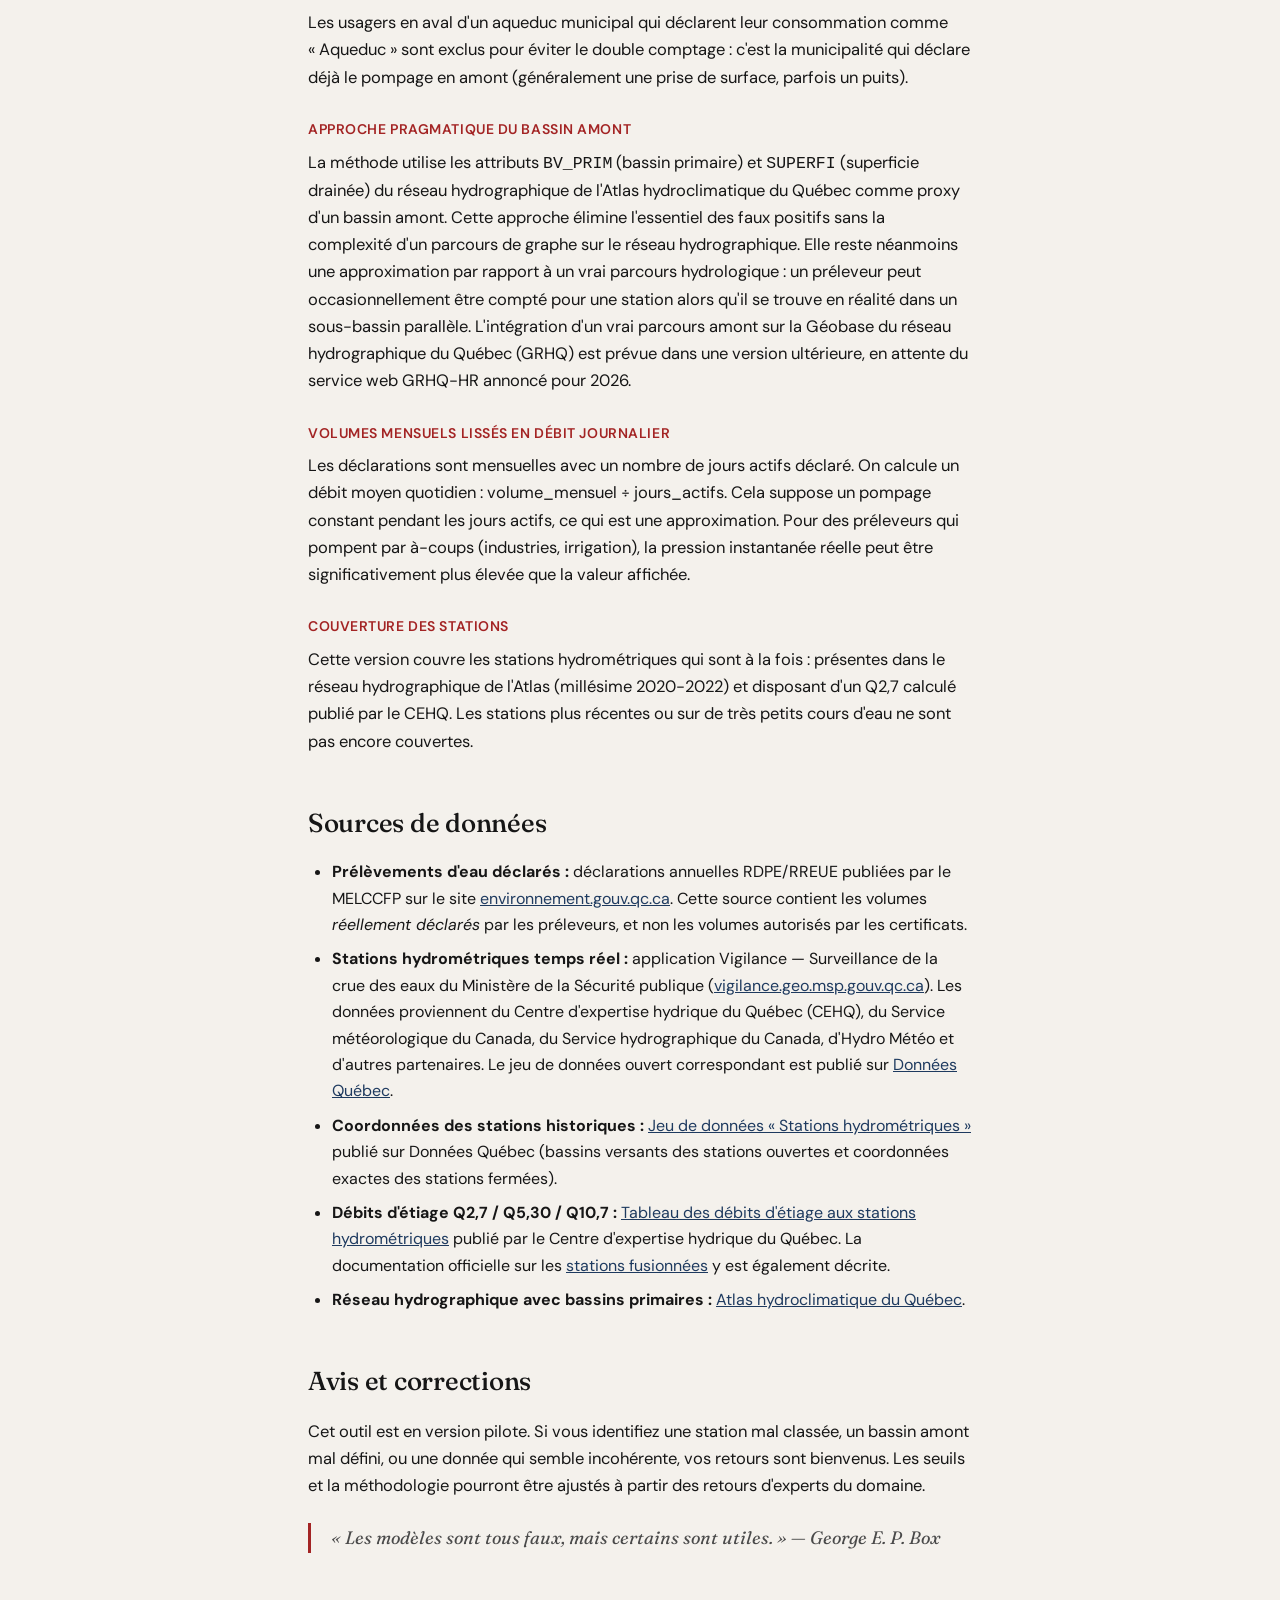
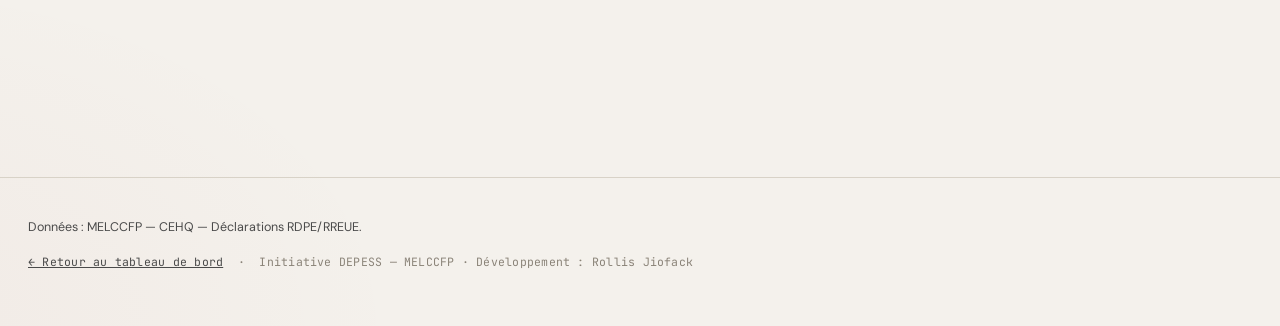
==== commit 764908b3: "fix: aggregate monthly site declarations and flag disputed mappings (D1-D3) # Conflicts: #	web/data/" ====
--- a/web/apropos.html
+++ b/web/apropos.html
@@ -318,8 +318,20 @@
     Concrètement&nbsp;: pour le mois de mai par exemple, on prend les déclarations de
     mai des 5 années où le préleveur a effectivement déclaré, on détermine le volume
     consommé selon la méthode hybride à quatre niveaux décrite plus haut, on divise
-    chaque volume mensuel par le nombre de jours actifs déclarés ce mois-là, puis on
+    la somme des volumes d'un même site, d'une même année et d'un même mois par le
+    maximum des jours actifs déclarés parmi ces lignes, puis on
     fait la moyenne arithmétique des débits journaliers obtenus.
+  </p>
+  <p>
+    <strong>Correction d'agrégation du 13 octobre 2026 :</strong> les lignes d'un
+    même site et d'un même mois (notamment plusieurs codes SCIAN) sont additionnées
+    avant division. Le maximum juillet-août du profil moyen, les coefficients et
+    le filtre d'association BV_PRIM + SUPERFI restent inchangés.
+  </p>
+  <p>
+    <strong>Rattachements à confirmer :</strong> les stations 050119, 050135 et
+    050144_16 portent la mention « Rattachement contesté : pression à confirmer ».
+    Cette mention ne retire aucun lien et ne change ni catégories ni comptes.
   </p>
   <p>
     Cette approche capture la <em>saisonnalité</em> de chaque préleveur. Un agriculteur
@@ -342,6 +354,13 @@
     <strong>maximum</strong> entre son débit consommé moyen de juillet et son débit
     consommé moyen d'août. L'idée&nbsp;: capturer la consommation que ce préleveur
     impose au moment où la rivière est typiquement au plus bas.
+  </p>
+  <p>
+    Pour une station, les maximums juillet-août des profils moyens de chaque site
+    sont <strong>additionnés</strong>. Ce n'est pas le maximum du profil mensuel de
+    la station : les sites peuvent atteindre leur maximum lors de mois différents.
+    Cette règle prudente était déjà appliquée avant la correction du 13 octobre 2026
+    et reste inchangée.
   </p>
   <p>
     Le choix du maximum entre les deux mois (plutôt qu'un seul) reflète le fait que les
--- a/web/styles.css
+++ b/web/styles.css
@@ -703,3 +703,36 @@
   filter: none !important;
   stroke-width: 2 !important;
 }
+
+/* ---- Bandeau "données non à jour" (data_stale) ---- */
+.freshness-banner{
+  display:flex;
+  align-items:center;
+  gap:.6rem;
+  padding:.7rem 1.15rem;
+  background:#fff4e5;
+  color:#7a3b00;
+  border-bottom:1px solid #f0c27a;
+  font-size:.92rem;
+  line-height:1.35;
+}
+.freshness-banner strong{ font-weight:700; }
+.station-warning{
+  margin:.5rem 0;
+  padding:.45rem .6rem;
+  border-left:3px solid #e07a00;
+  background:#fff4e5;
+  color:#7a3b00;
+  font-size:13px;
+  line-height:1.4;
+  overflow-wrap:anywhere;
+}
+.station-warning[hidden]{ display:none; }
+.freshness-banner__dot{
+  width:.62rem;
+  height:.62rem;
+  border-radius:50%;
+  background:#e07a00;
+  flex:0 0 auto;
+  box-shadow:0 0 0 3px rgba(224,122,0,.18);
+}
